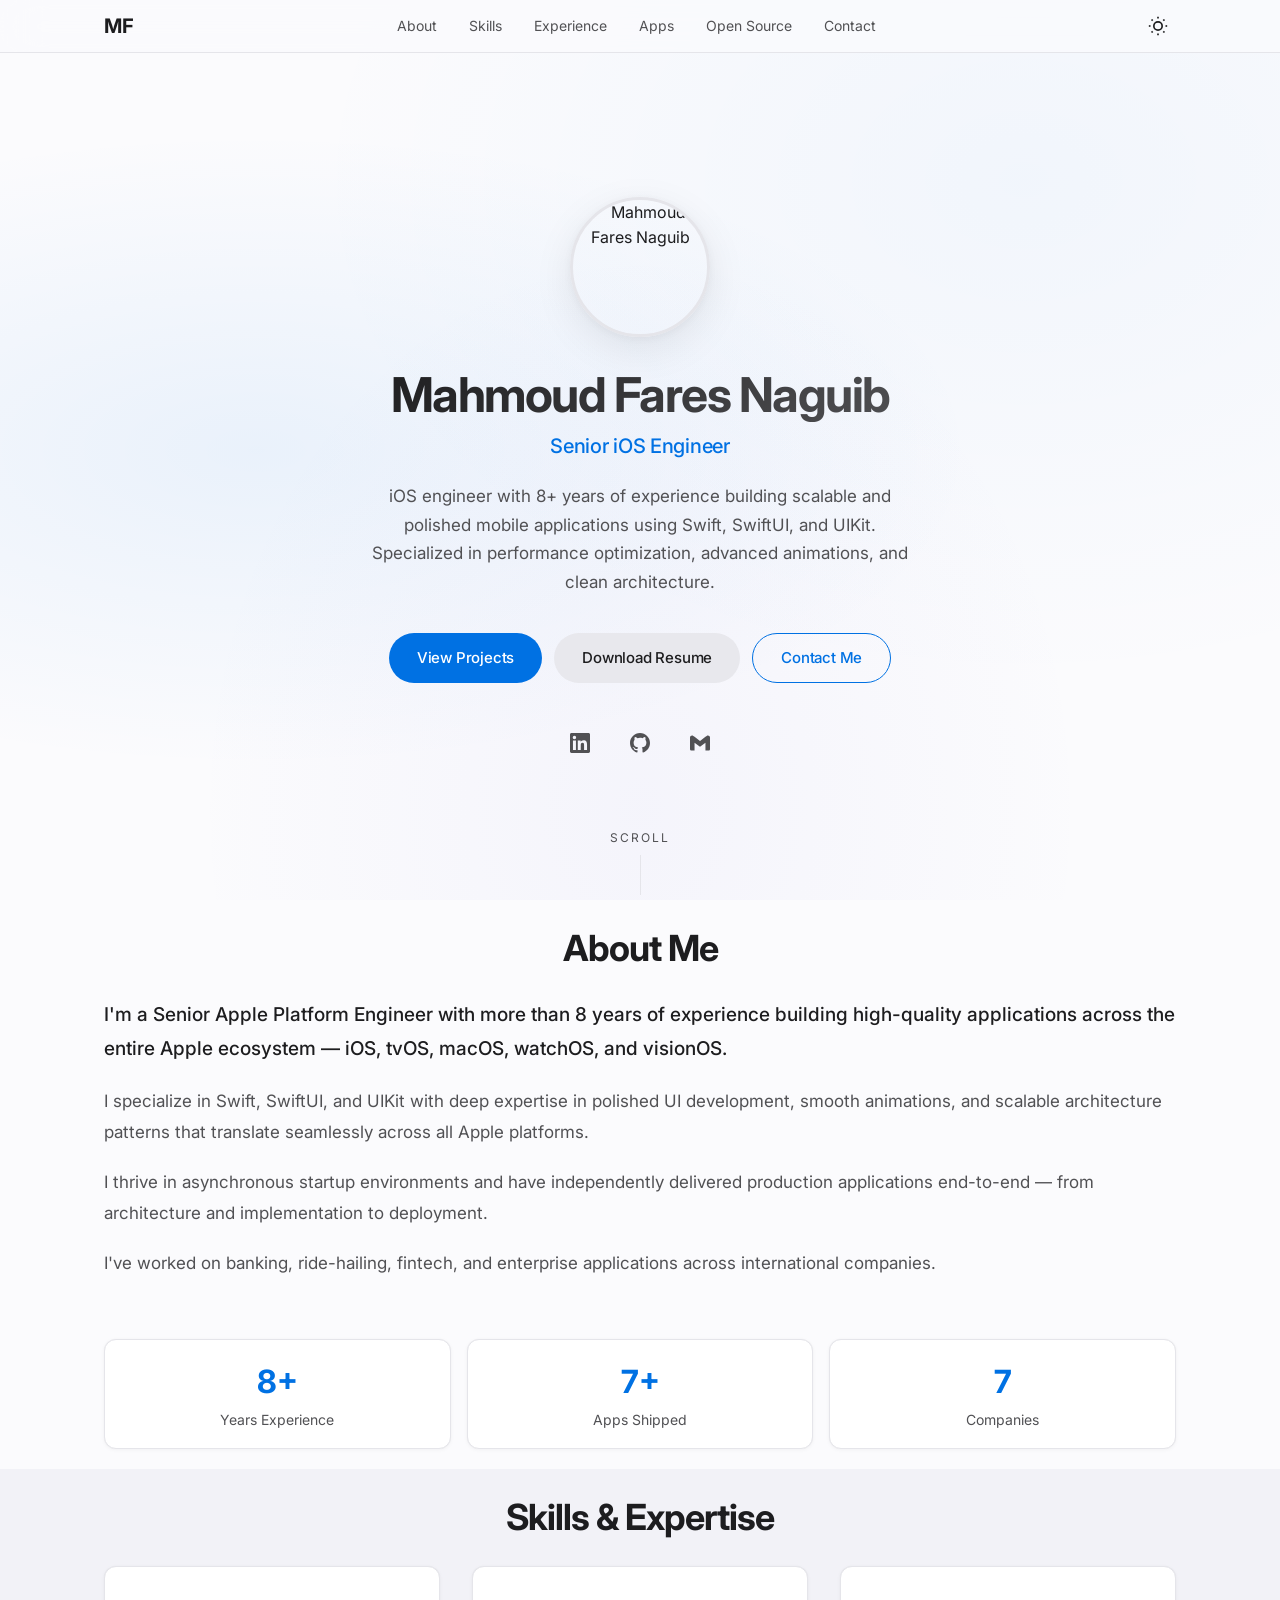
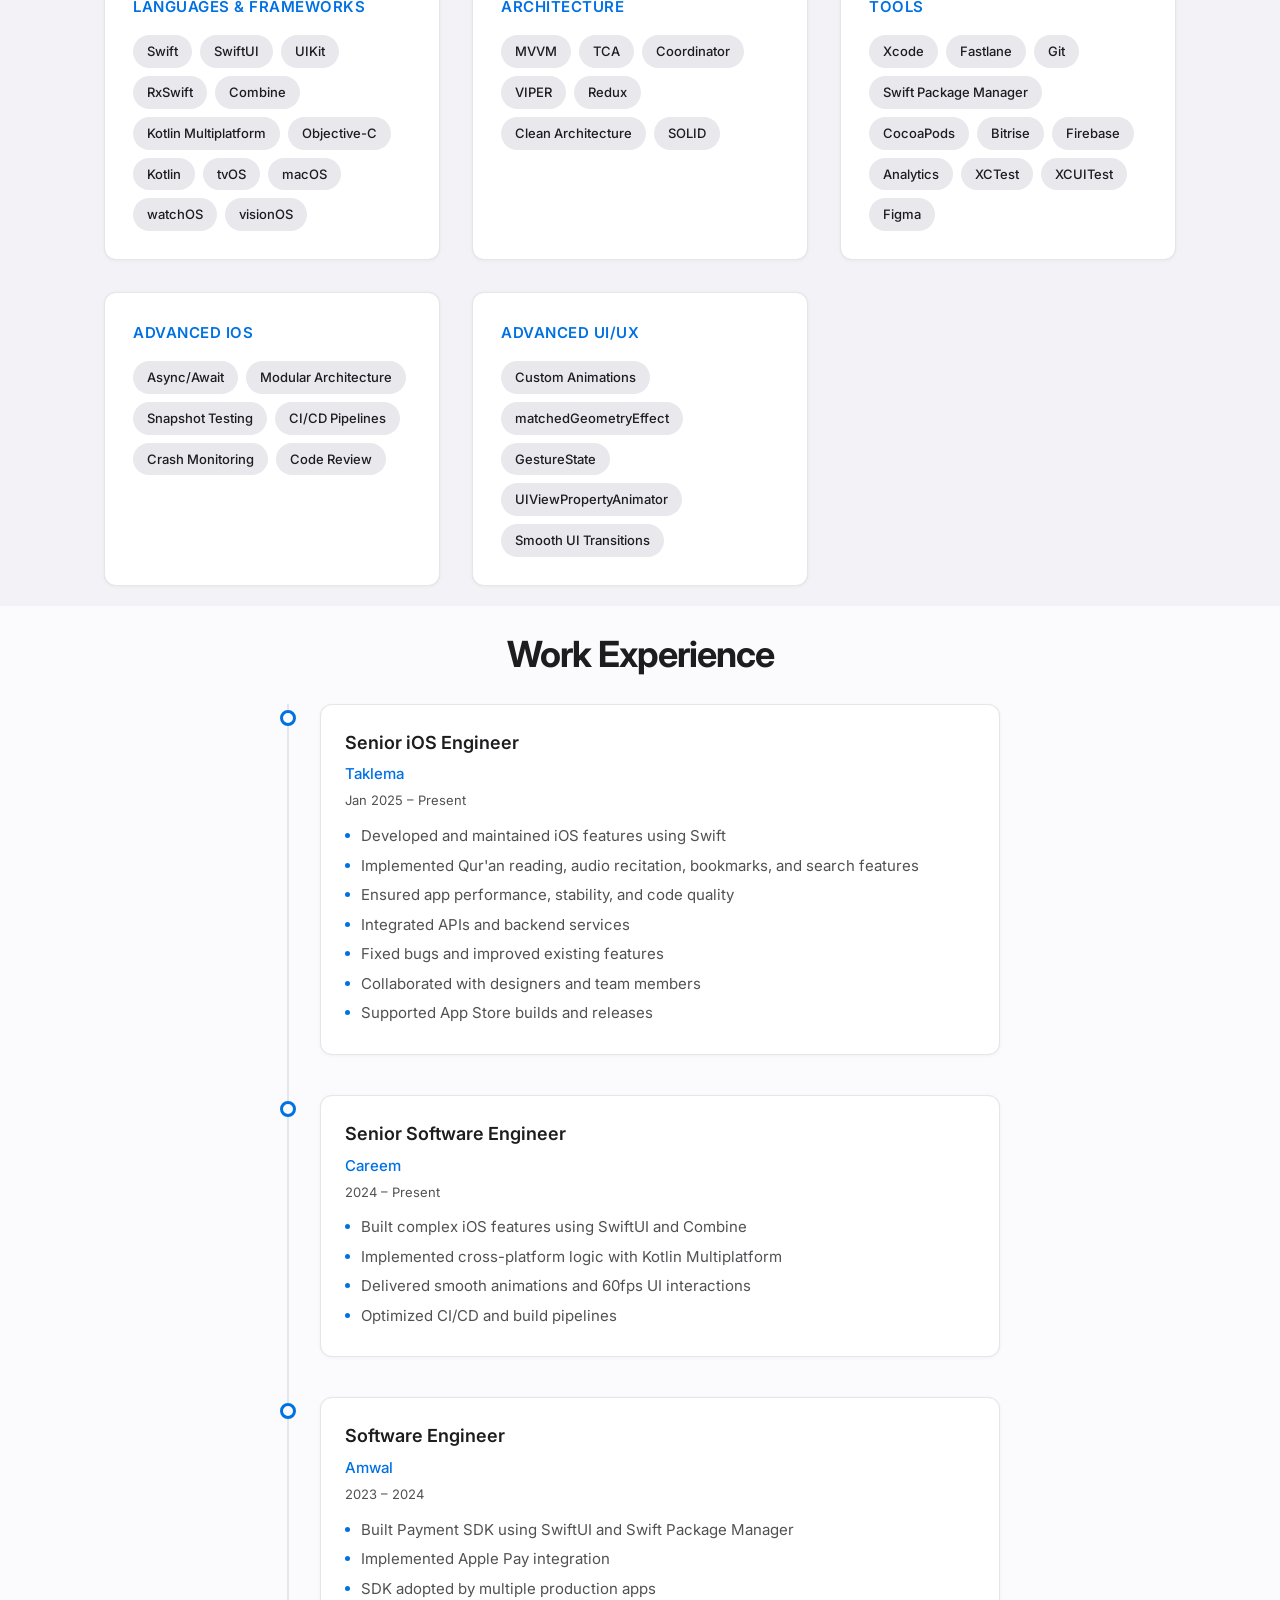
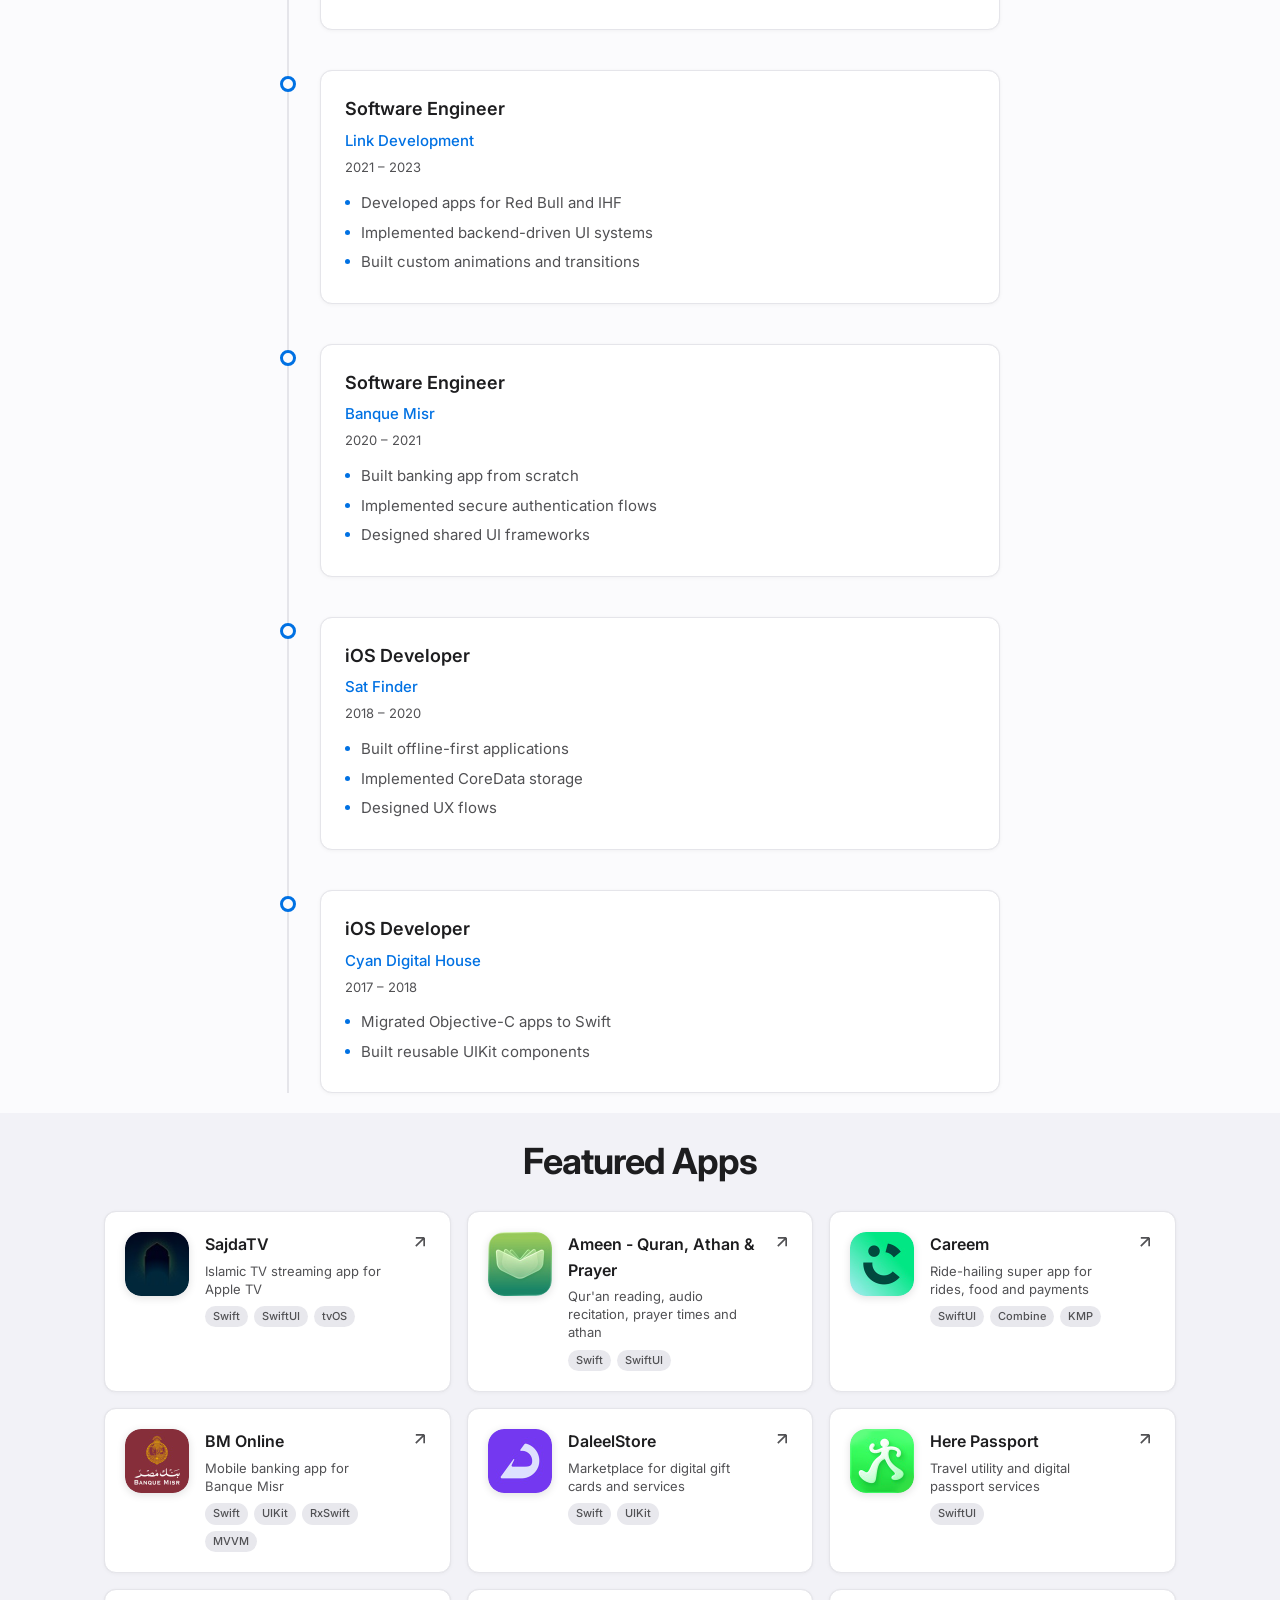
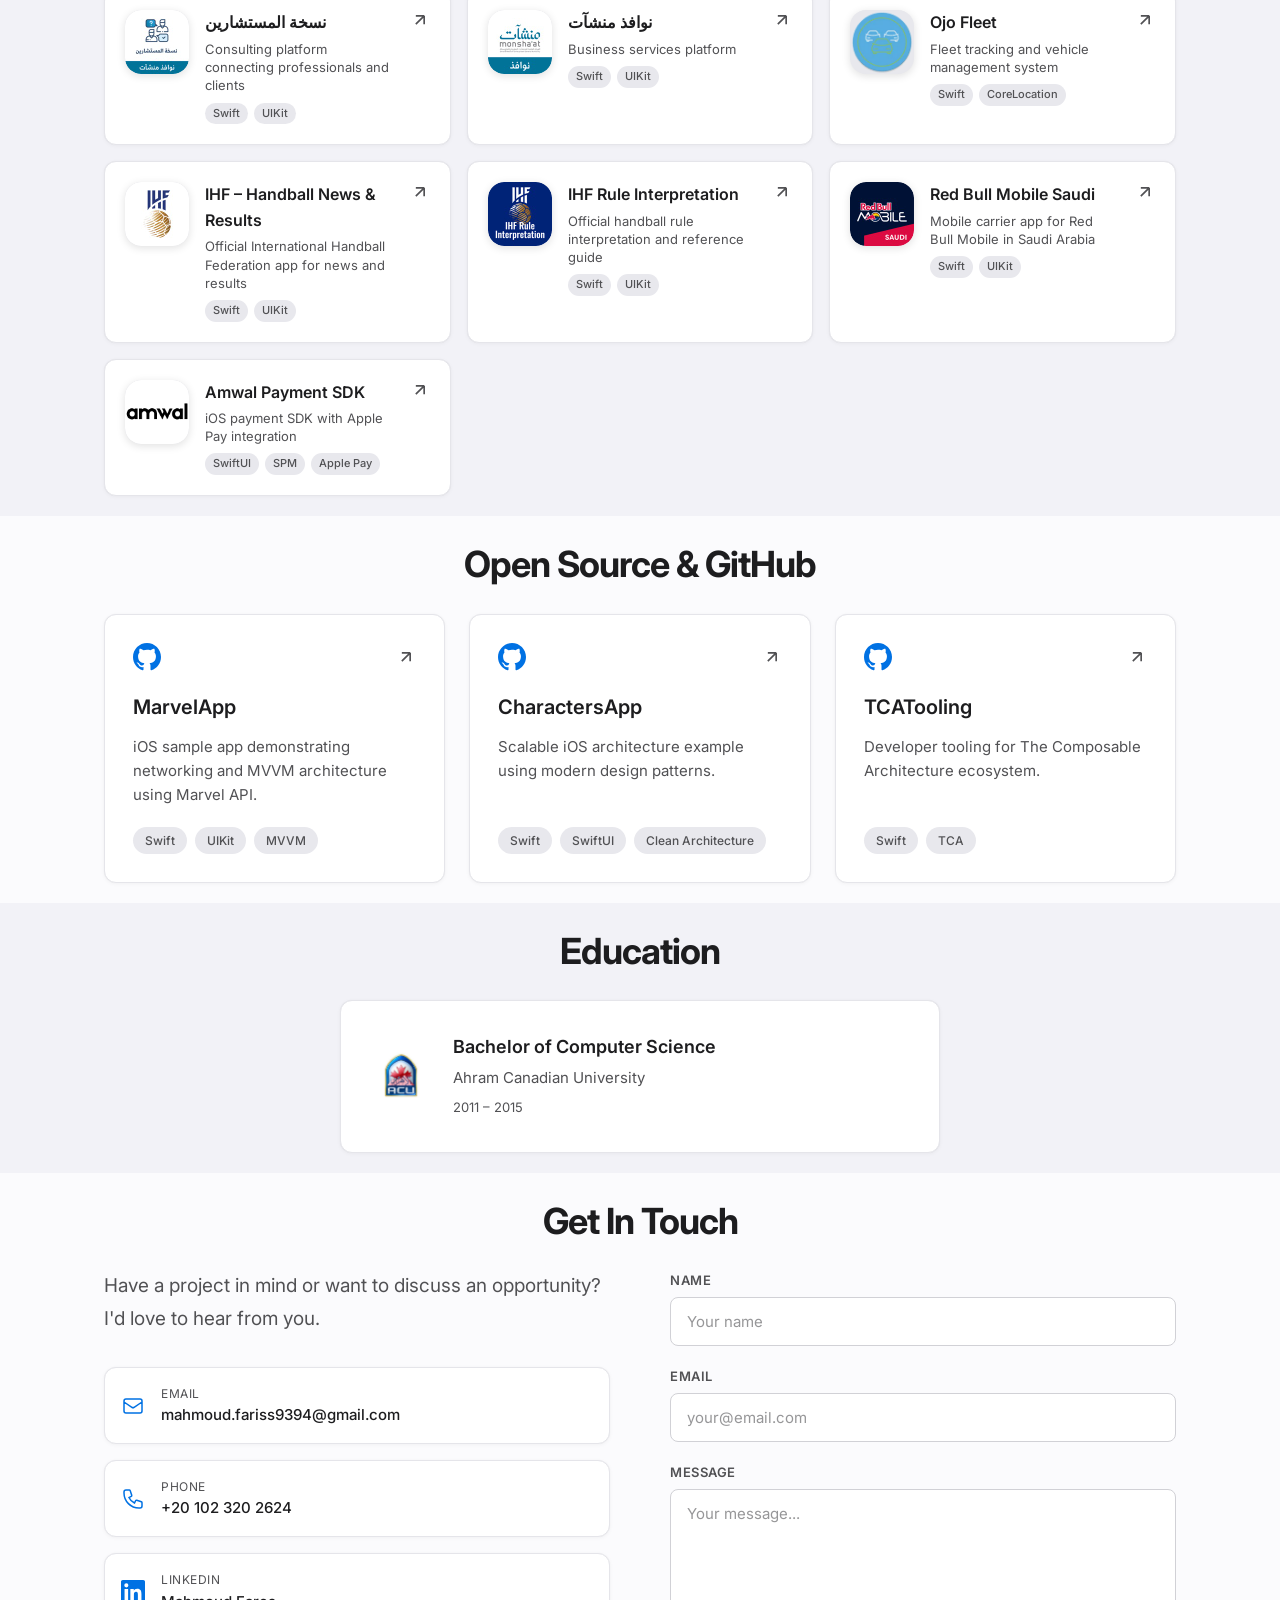
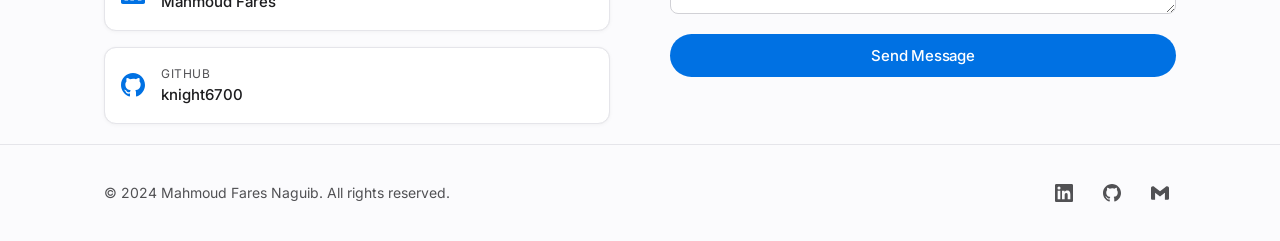
==== index.html @ 096e7a76 "add sajda apple tv" ====
<!DOCTYPE html>
<html lang="en" data-theme="light">
<head>
  <meta charset="UTF-8">
  <meta name="viewport" content="width=device-width, initial-scale=1.0">
  <meta name="description" content="Mahmoud Fares Naguib - Senior iOS Engineer crafting high-performance iOS apps with pixel-perfect UI, smooth animations, and scalable architecture.">
  <meta property="og:title" content="Mahmoud Fares Naguib - Senior iOS Engineer">
  <meta property="og:description" content="iOS engineer with 8+ years of experience building scalable and polished mobile applications using Swift, SwiftUI, and UIKit.">
  <meta property="og:url" content="https://knight6700.github.io/">
  <meta name="theme-color" content="#ffffff">
  <link rel="apple-touch-icon" href="img/apple-icon.png">
  <link rel="shortcut icon" type="image/png" href="img/favicon.png">
  <link rel="preconnect" href="https://fonts.googleapis.com">
  <link rel="preconnect" href="https://fonts.gstatic.com" crossorigin>
  <link href="https://fonts.googleapis.com/css2?family=Inter:wght@300;400;500;600;700&display=swap" rel="stylesheet">
  <link rel="stylesheet" href="style.css?v=3.0">
  <title>Mahmoud Fares Naguib - Senior iOS Engineer</title>
</head>
<body>

  <!-- Navigation -->
  <nav class="nav" id="nav">
    <div class="nav__container">
      <a href="#hero" class="nav__logo">MF</a>
      <div class="nav__links">
        <a href="#about" class="nav__link">About</a>
        <a href="#skills" class="nav__link">Skills</a>
        <a href="#experience" class="nav__link">Experience</a>
        <a href="#apps" class="nav__link">Apps</a>
        <a href="#opensource" class="nav__link">Open Source</a>
        <a href="#contact" class="nav__link">Contact</a>
      </div>
      <button class="nav__theme-toggle" id="themeToggle" aria-label="Toggle dark mode">
        <svg class="nav__theme-icon nav__theme-icon--sun" viewBox="0 0 24 24" fill="none" stroke="currentColor" stroke-width="2"><circle cx="12" cy="12" r="5"/><line x1="12" y1="1" x2="12" y2="3"/><line x1="12" y1="21" x2="12" y2="23"/><line x1="4.22" y1="4.22" x2="5.64" y2="5.64"/><line x1="18.36" y1="18.36" x2="19.78" y2="19.78"/><line x1="1" y1="12" x2="3" y2="12"/><line x1="21" y1="12" x2="23" y2="12"/><line x1="4.22" y1="19.78" x2="5.64" y2="18.36"/><line x1="18.36" y1="5.64" x2="19.78" y2="4.22"/></svg>
        <svg class="nav__theme-icon nav__theme-icon--moon" viewBox="0 0 24 24" fill="none" stroke="currentColor" stroke-width="2"><path d="M21 12.79A9 9 0 1 1 11.21 3 7 7 0 0 0 21 12.79z"/></svg>
      </button>
      <button class="nav__mobile-toggle" id="mobileToggle" aria-label="Toggle menu">
        <span></span>
        <span></span>
        <span></span>
      </button>
    </div>
  </nav>

  <!-- Mobile Menu -->
  <div class="mobile-menu" id="mobileMenu">
    <a href="#about" class="mobile-menu__link">About</a>
    <a href="#skills" class="mobile-menu__link">Skills</a>
    <a href="#experience" class="mobile-menu__link">Experience</a>
    <a href="#apps" class="mobile-menu__link">Apps</a>
    <a href="#opensource" class="mobile-menu__link">Open Source</a>
    <a href="#contact" class="mobile-menu__link">Contact</a>
  </div>

  <!-- Hero Section -->
  <section class="hero" id="hero">
    <div class="hero__bg-gradient"></div>
    <div class="hero__content reveal">
      <div class="hero__avatar">
        <img src="img/profile-pic.png" alt="Mahmoud Fares Naguib" class="hero__avatar-img">
      </div>
      <h1 class="hero__name">Mahmoud Fares Naguib</h1>
      <p class="hero__title">Senior iOS Engineer</p>
      <p class="hero__tagline">iOS engineer with 8+ years of experience building scalable and polished mobile applications using Swift, SwiftUI, and UIKit. Specialized in performance optimization, advanced animations, and clean architecture.</p>
      <div class="hero__cta">
        <a href="#apps" class="btn btn--primary">View Projects</a>
        <a href="files/MahmoudFaresiOSCV.pdf" class="btn btn--secondary" target="_blank" rel="noopener">Download Resume</a>
        <a href="#contact" class="btn btn--ghost">Contact Me</a>
      </div>
      <div class="hero__socials">
        <a href="https://www.linkedin.com/in/mahmoud-fariss-712667154/" target="_blank" rel="noopener noreferrer" aria-label="LinkedIn">
          <svg viewBox="0 0 24 24" fill="currentColor"><path d="M20.447 20.452h-3.554v-5.569c0-1.328-.027-3.037-1.852-3.037-1.853 0-2.136 1.445-2.136 2.939v5.667H9.351V9h3.414v1.561h.046c.477-.9 1.637-1.85 3.37-1.85 3.601 0 4.267 2.37 4.267 5.455v6.286zM5.337 7.433a2.062 2.062 0 01-2.063-2.065 2.064 2.064 0 112.063 2.065zm1.782 13.019H3.555V9h3.564v11.452zM22.225 0H1.771C.792 0 0 .774 0 1.729v20.542C0 23.227.792 24 1.771 24h20.451C23.2 24 24 23.227 24 22.271V1.729C24 .774 23.2 0 22.222 0h.003z"/></svg>
        </a>
        <a href="https://github.com/knight6700" target="_blank" rel="noopener noreferrer" aria-label="GitHub">
          <svg viewBox="0 0 24 24" fill="currentColor"><path d="M12 0C5.374 0 0 5.373 0 12c0 5.302 3.438 9.8 8.207 11.387.599.111.793-.261.793-.577v-2.234c-3.338.726-4.033-1.416-4.033-1.416-.546-1.387-1.333-1.756-1.333-1.756-1.089-.745.083-.729.083-.729 1.205.084 1.839 1.237 1.839 1.237 1.07 1.834 2.807 1.304 3.492.997.107-.775.418-1.305.762-1.604-2.665-.305-5.467-1.334-5.467-5.931 0-1.311.469-2.381 1.236-3.221-.124-.303-.535-1.524.117-3.176 0 0 1.008-.322 3.301 1.23A11.509 11.509 0 0112 5.803c1.02.005 2.047.138 3.006.404 2.291-1.552 3.297-1.23 3.297-1.23.653 1.653.242 2.874.118 3.176.77.84 1.235 1.911 1.235 3.221 0 4.609-2.807 5.624-5.479 5.921.43.372.823 1.102.823 2.222v3.293c0 .319.192.694.801.576C20.566 21.797 24 17.3 24 12c0-6.627-5.373-12-12-12z"/></svg>
        </a>
        <a href="mailto:mahmoud.fariss9394@gmail.com" aria-label="Email">
          <svg viewBox="0 0 24 24" fill="currentColor"><path d="M24 5.457v13.909c0 .904-.732 1.636-1.636 1.636h-3.819V11.73L12 16.64l-6.545-4.91v9.273H1.636A1.636 1.636 0 010 19.366V5.457c0-2.023 2.309-3.178 3.927-1.964L5.455 4.64 12 9.548l6.545-4.91 1.528-1.145C21.69 2.28 24 3.434 24 5.457z"/></svg>
        </a>
      </div>
    </div>
    <div class="hero__scroll-indicator">
      <span>Scroll</span>
      <div class="hero__scroll-line"></div>
    </div>
  </section>

  <!-- About Section -->
  <section class="section" id="about">
    <div class="container">
      <h2 class="section__title reveal">About Me</h2>
      <div class="about reveal">
        <div class="about__text">
          <p>I'm a Senior Apple Platform Engineer with more than 8 years of experience building high-quality applications across the entire Apple ecosystem &mdash; iOS, tvOS, macOS, watchOS, and visionOS.</p>
          <p>I specialize in Swift, SwiftUI, and UIKit with deep expertise in polished UI development, smooth animations, and scalable architecture patterns that translate seamlessly across all Apple platforms.</p>
          <p>I thrive in asynchronous startup environments and have independently delivered production applications end-to-end &mdash; from architecture and implementation to deployment.</p>
          <p>I've worked on banking, ride-hailing, fintech, and enterprise applications across international companies.</p>
        </div>
        <div class="about__stats">
          <div class="about__stat">
            <span class="about__stat-number" data-count="8">0</span><span class="about__stat-plus">+</span>
            <span class="about__stat-label">Years Experience</span>
          </div>
          <div class="about__stat">
            <span class="about__stat-number" data-count="7">0</span><span class="about__stat-plus">+</span>
            <span class="about__stat-label">Apps Shipped</span>
          </div>
          <div class="about__stat">
            <span class="about__stat-number" data-count="7">0</span>
            <span class="about__stat-label">Companies</span>
          </div>
        </div>
      </div>
    </div>
  </section>

  <!-- Skills Section -->
  <section class="section section--alt" id="skills">
    <div class="container">
      <h2 class="section__title reveal">Skills & Expertise</h2>
      <div class="skills reveal">

        <div class="skills__group">
          <h3 class="skills__group-title">Languages & Frameworks</h3>
          <div class="skills__tags">
            <span class="skill-tag">Swift</span>
            <span class="skill-tag">SwiftUI</span>
            <span class="skill-tag">UIKit</span>
            <span class="skill-tag">RxSwift</span>
            <span class="skill-tag">Combine</span>
            <span class="skill-tag">Kotlin Multiplatform</span>
            <span class="skill-tag">Objective-C</span>
            <span class="skill-tag">Kotlin</span>
            <span class="skill-tag">tvOS</span>
            <span class="skill-tag">macOS</span>
            <span class="skill-tag">watchOS</span>
            <span class="skill-tag">visionOS</span>
          </div>
        </div>

        <div class="skills__group">
          <h3 class="skills__group-title">Architecture</h3>
          <div class="skills__tags">
            <span class="skill-tag">MVVM</span>
            <span class="skill-tag">TCA</span>
            <span class="skill-tag">Coordinator</span>
            <span class="skill-tag">VIPER</span>
            <span class="skill-tag">Redux</span>
            <span class="skill-tag">Clean Architecture</span>
            <span class="skill-tag">SOLID</span>
          </div>
        </div>

        <div class="skills__group">
          <h3 class="skills__group-title">Tools</h3>
          <div class="skills__tags">
            <span class="skill-tag">Xcode</span>
            <span class="skill-tag">Fastlane</span>
            <span class="skill-tag">Git</span>
            <span class="skill-tag">Swift Package Manager</span>
            <span class="skill-tag">CocoaPods</span>
            <span class="skill-tag">Bitrise</span>
            <span class="skill-tag">Firebase</span>
            <span class="skill-tag">Analytics</span>
            <span class="skill-tag">XCTest</span>
            <span class="skill-tag">XCUITest</span>
            <span class="skill-tag">Figma</span>
          </div>
        </div>

        <div class="skills__group">
          <h3 class="skills__group-title">Advanced iOS</h3>
          <div class="skills__tags">
            <span class="skill-tag">Async/Await</span>
            <span class="skill-tag">Modular Architecture</span>
            <span class="skill-tag">Snapshot Testing</span>
            <span class="skill-tag">CI/CD Pipelines</span>
            <span class="skill-tag">Crash Monitoring</span>
            <span class="skill-tag">Code Review</span>
          </div>
        </div>

        <div class="skills__group">
          <h3 class="skills__group-title">Advanced UI/UX</h3>
          <div class="skills__tags">
            <span class="skill-tag">Custom Animations</span>
            <span class="skill-tag">matchedGeometryEffect</span>
            <span class="skill-tag">GestureState</span>
            <span class="skill-tag">UIViewPropertyAnimator</span>
            <span class="skill-tag">Smooth UI Transitions</span>
          </div>
        </div>

      </div>
    </div>
  </section>

  <!-- Experience Section -->
  <section class="section" id="experience">
    <div class="container">
      <h2 class="section__title reveal">Work Experience</h2>
      <div class="timeline">

        <div class="timeline__item reveal">
          <div class="timeline__dot"></div>
          <div class="timeline__content">
            <div class="timeline__header">
              <h3>Senior iOS Engineer</h3>
              <span class="timeline__company">Taklema</span>
              <span class="timeline__date">Jan 2025 &ndash; Present</span>
            </div>
            <ul class="timeline__list">
              <li>Developed and maintained iOS features using Swift</li>
              <li>Implemented Qur'an reading, audio recitation, bookmarks, and search features</li>
              <li>Ensured app performance, stability, and code quality</li>
              <li>Integrated APIs and backend services</li>
              <li>Fixed bugs and improved existing features</li>
              <li>Collaborated with designers and team members</li>
              <li>Supported App Store builds and releases</li>
            </ul>
          </div>
        </div>

        <div class="timeline__item reveal">
          <div class="timeline__dot"></div>
          <div class="timeline__content">
            <div class="timeline__header">
              <h3>Senior Software Engineer</h3>
              <span class="timeline__company">Careem</span>
              <span class="timeline__date">2024 &ndash; Present</span>
            </div>
            <ul class="timeline__list">
              <li>Built complex iOS features using SwiftUI and Combine</li>
              <li>Implemented cross-platform logic with Kotlin Multiplatform</li>
              <li>Delivered smooth animations and 60fps UI interactions</li>
              <li>Optimized CI/CD and build pipelines</li>
            </ul>
          </div>
        </div>

        <div class="timeline__item reveal">
          <div class="timeline__dot"></div>
          <div class="timeline__content">
            <div class="timeline__header">
              <h3>Software Engineer</h3>
              <span class="timeline__company">Amwal</span>
              <span class="timeline__date">2023 &ndash; 2024</span>
            </div>
            <ul class="timeline__list">
              <li>Built Payment SDK using SwiftUI and Swift Package Manager</li>
              <li>Implemented Apple Pay integration</li>
              <li>SDK adopted by multiple production apps</li>
            </ul>
          </div>
        </div>

        <div class="timeline__item reveal">
          <div class="timeline__dot"></div>
          <div class="timeline__content">
            <div class="timeline__header">
              <h3>Software Engineer</h3>
              <span class="timeline__company">Link Development</span>
              <span class="timeline__date">2021 &ndash; 2023</span>
            </div>
            <ul class="timeline__list">
              <li>Developed apps for Red Bull and IHF</li>
              <li>Implemented backend-driven UI systems</li>
              <li>Built custom animations and transitions</li>
            </ul>
          </div>
        </div>

        <div class="timeline__item reveal">
          <div class="timeline__dot"></div>
          <div class="timeline__content">
            <div class="timeline__header">
              <h3>Software Engineer</h3>
              <span class="timeline__company">Banque Misr</span>
              <span class="timeline__date">2020 &ndash; 2021</span>
            </div>
            <ul class="timeline__list">
              <li>Built banking app from scratch</li>
              <li>Implemented secure authentication flows</li>
              <li>Designed shared UI frameworks</li>
            </ul>
          </div>
        </div>

        <div class="timeline__item reveal">
          <div class="timeline__dot"></div>
          <div class="timeline__content">
            <div class="timeline__header">
              <h3>iOS Developer</h3>
              <span class="timeline__company">Sat Finder</span>
              <span class="timeline__date">2018 &ndash; 2020</span>
            </div>
            <ul class="timeline__list">
              <li>Built offline-first applications</li>
              <li>Implemented CoreData storage</li>
              <li>Designed UX flows</li>
            </ul>
          </div>
        </div>

        <div class="timeline__item reveal">
          <div class="timeline__dot"></div>
          <div class="timeline__content">
            <div class="timeline__header">
              <h3>iOS Developer</h3>
              <span class="timeline__company">Cyan Digital House</span>
              <span class="timeline__date">2017 &ndash; 2018</span>
            </div>
            <ul class="timeline__list">
              <li>Migrated Objective-C apps to Swift</li>
              <li>Built reusable UIKit components</li>
            </ul>
          </div>
        </div>

      </div>
    </div>
  </section>

  <!-- Featured Apps Section -->
  <section class="section section--alt" id="apps">
    <div class="container">
      <h2 class="section__title reveal">Featured Apps</h2>
      <div class="apps-grid reveal">

        <a href="https://apps.apple.com/app/sajdatv/id6759179587" target="_blank" rel="noopener noreferrer" class="app-card">
          <div class="app-card__icon">
            <img src="img/apps/sajdatv.jpg" alt="SajdaTV" loading="lazy">
          </div>
          <div class="app-card__info">
            <h3>SajdaTV</h3>
            <p>Islamic TV streaming app for Apple TV</p>
            <div class="app-card__tech">
              <span>Swift</span>
              <span>SwiftUI</span>
              <span>tvOS</span>
            </div>
          </div>
          <div class="app-card__arrow">
            <svg viewBox="0 0 24 24" fill="none" stroke="currentColor" stroke-width="2"><path d="M7 17L17 7M17 7H7M17 7v10"/></svg>
          </div>
        </a>

        <a href="https://apps.apple.com/tn/app/ameen-quran-athan-prayer/id6742055838" target="_blank" rel="noopener noreferrer" class="app-card">
          <div class="app-card__icon">
            <img src="img/apps/ameen.jpg" alt="Ameen" loading="lazy">
          </div>
          <div class="app-card__info">
            <h3>Ameen - Quran, Athan & Prayer</h3>
            <p>Qur'an reading, audio recitation, prayer times and athan</p>
            <div class="app-card__tech">
              <span>Swift</span>
              <span>SwiftUI</span>
            </div>
          </div>
          <div class="app-card__arrow">
            <svg viewBox="0 0 24 24" fill="none" stroke="currentColor" stroke-width="2"><path d="M7 17L17 7M17 7H7M17 7v10"/></svg>
          </div>
        </a>

        <a href="https://apps.apple.com/app/careem/id592978487" target="_blank" rel="noopener noreferrer" class="app-card">
          <div class="app-card__icon">
            <img src="img/apps/careem.jpg" alt="Careem" loading="lazy">
          </div>
          <div class="app-card__info">
            <h3>Careem</h3>
            <p>Ride-hailing super app for rides, food and payments</p>
            <div class="app-card__tech">
              <span>SwiftUI</span>
              <span>Combine</span>
              <span>KMP</span>
            </div>
          </div>
          <div class="app-card__arrow">
            <svg viewBox="0 0 24 24" fill="none" stroke="currentColor" stroke-width="2"><path d="M7 17L17 7M17 7H7M17 7v10"/></svg>
          </div>
        </a>

        <a href="https://apps.apple.com/app/bm-online/id1462899730" target="_blank" rel="noopener noreferrer" class="app-card">
          <div class="app-card__icon">
            <img src="img/apps/bm-online.jpg" alt="BM Online" loading="lazy">
          </div>
          <div class="app-card__info">
            <h3>BM Online</h3>
            <p>Mobile banking app for Banque Misr</p>
            <div class="app-card__tech">
              <span>Swift</span>
              <span>UIKit</span>
              <span>RxSwift</span>
              <span>MVVM</span>
            </div>
          </div>
          <div class="app-card__arrow">
            <svg viewBox="0 0 24 24" fill="none" stroke="currentColor" stroke-width="2"><path d="M7 17L17 7M17 7H7M17 7v10"/></svg>
          </div>
        </a>

        <a href="https://apps.apple.com/app/daleelstore/id1390260573" target="_blank" rel="noopener noreferrer" class="app-card">
          <div class="app-card__icon">
            <img src="img/apps/daleelstore.jpg" alt="DaleelStore" loading="lazy">
          </div>
          <div class="app-card__info">
            <h3>DaleelStore</h3>
            <p>Marketplace for digital gift cards and services</p>
            <div class="app-card__tech">
              <span>Swift</span>
              <span>UIKit</span>
            </div>
          </div>
          <div class="app-card__arrow">
            <svg viewBox="0 0 24 24" fill="none" stroke="currentColor" stroke-width="2"><path d="M7 17L17 7M17 7H7M17 7v10"/></svg>
          </div>
        </a>

        <a href="https://apps.apple.com/app/here-passport/id6517348112" target="_blank" rel="noopener noreferrer" class="app-card">
          <div class="app-card__icon">
            <img src="img/apps/here-passport.jpg" alt="Here Passport" loading="lazy">
          </div>
          <div class="app-card__info">
            <h3>Here Passport</h3>
            <p>Travel utility and digital passport services</p>
            <div class="app-card__tech">
              <span>SwiftUI</span>
            </div>
          </div>
          <div class="app-card__arrow">
            <svg viewBox="0 0 24 24" fill="none" stroke="currentColor" stroke-width="2"><path d="M7 17L17 7M17 7H7M17 7v10"/></svg>
          </div>
        </a>

        <a href="https://apps.apple.com/app/id1490140841" target="_blank" rel="noopener noreferrer" class="app-card">
          <div class="app-card__icon">
            <img src="img/apps/noskhat-almostasharin.jpg" alt="نسخة المستشارين" loading="lazy">
          </div>
          <div class="app-card__info">
            <h3>&#x0646;&#x0633;&#x062E;&#x0629; &#x0627;&#x0644;&#x0645;&#x0633;&#x062A;&#x0634;&#x0627;&#x0631;&#x064A;&#x0646;</h3>
            <p>Consulting platform connecting professionals and clients</p>
            <div class="app-card__tech">
              <span>Swift</span>
              <span>UIKit</span>
            </div>
          </div>
          <div class="app-card__arrow">
            <svg viewBox="0 0 24 24" fill="none" stroke="currentColor" stroke-width="2"><path d="M7 17L17 7M17 7H7M17 7v10"/></svg>
          </div>
        </a>

        <a href="https://apps.apple.com/app/id1442601337" target="_blank" rel="noopener noreferrer" class="app-card">
          <div class="app-card__icon">
            <img src="img/apps/nawafez-monshaat.jpg" alt="نوافذ منشآت" loading="lazy">
          </div>
          <div class="app-card__info">
            <h3>&#x0646;&#x0648;&#x0627;&#x0641;&#x0630; &#x0645;&#x0646;&#x0634;&#x0622;&#x062A;</h3>
            <p>Business services platform</p>
            <div class="app-card__tech">
              <span>Swift</span>
              <span>UIKit</span>
            </div>
          </div>
          <div class="app-card__arrow">
            <svg viewBox="0 0 24 24" fill="none" stroke="currentColor" stroke-width="2"><path d="M7 17L17 7M17 7H7M17 7v10"/></svg>
          </div>
        </a>

        <a href="https://apkpure.com/ojo-fleet/com.sat_finder.ojofleet" target="_blank" rel="noopener noreferrer" class="app-card">
          <div class="app-card__icon">
            <img src="img/apps/ojo-fleet.png" alt="Ojo Fleet" loading="lazy">
          </div>
          <div class="app-card__info">
            <h3>Ojo Fleet</h3>
            <p>Fleet tracking and vehicle management system</p>
            <div class="app-card__tech">
              <span>Swift</span>
              <span>CoreLocation</span>
            </div>
          </div>
          <div class="app-card__arrow">
            <svg viewBox="0 0 24 24" fill="none" stroke="currentColor" stroke-width="2"><path d="M7 17L17 7M17 7H7M17 7v10"/></svg>
          </div>
        </a>

        <a href="https://apps.apple.com/us/app/ihf-handball-news-results/id1488319896" target="_blank" rel="noopener noreferrer" class="app-card">
          <div class="app-card__icon">
            <img src="img/apps/ihf.jpg" alt="IHF Handball" loading="lazy">
          </div>
          <div class="app-card__info">
            <h3>IHF – Handball News & Results</h3>
            <p>Official International Handball Federation app for news and results</p>
            <div class="app-card__tech">
              <span>Swift</span>
              <span>UIKit</span>
            </div>
          </div>
          <div class="app-card__arrow">
            <svg viewBox="0 0 24 24" fill="none" stroke="currentColor" stroke-width="2"><path d="M7 17L17 7M17 7H7M17 7v10"/></svg>
          </div>
        </a>

        <a href="https://apps.apple.com/us/app/ihf-rule-interpretation/id1632201038" target="_blank" rel="noopener noreferrer" class="app-card">
          <div class="app-card__icon">
            <img src="img/apps/ihf-rules.jpg" alt="IHF Rule Interpretation" loading="lazy">
          </div>
          <div class="app-card__info">
            <h3>IHF Rule Interpretation</h3>
            <p>Official handball rule interpretation and reference guide</p>
            <div class="app-card__tech">
              <span>Swift</span>
              <span>UIKit</span>
            </div>
          </div>
          <div class="app-card__arrow">
            <svg viewBox="0 0 24 24" fill="none" stroke="currentColor" stroke-width="2"><path d="M7 17L17 7M17 7H7M17 7v10"/></svg>
          </div>
        </a>

        <a href="https://apps.apple.com/us/app/red-bull-mobile-saudi/id1600014978" target="_blank" rel="noopener noreferrer" class="app-card">
          <div class="app-card__icon">
            <img src="img/apps/redbull-mobile.jpg" alt="Red Bull Mobile Saudi" loading="lazy">
          </div>
          <div class="app-card__info">
            <h3>Red Bull Mobile Saudi</h3>
            <p>Mobile carrier app for Red Bull Mobile in Saudi Arabia</p>
            <div class="app-card__tech">
              <span>Swift</span>
              <span>UIKit</span>
            </div>
          </div>
          <div class="app-card__arrow">
            <svg viewBox="0 0 24 24" fill="none" stroke="currentColor" stroke-width="2"><path d="M7 17L17 7M17 7H7M17 7v10"/></svg>
          </div>
        </a>

        <a href="https://github.com/amwal-tech/amwal-ios-sdk" target="_blank" rel="noopener noreferrer" class="app-card">
          <div class="app-card__icon">
            <img src="img/apps/amwal-sdk.png" alt="Amwal SDK" loading="lazy">
          </div>
          <div class="app-card__info">
            <h3>Amwal Payment SDK</h3>
            <p>iOS payment SDK with Apple Pay integration</p>
            <div class="app-card__tech">
              <span>SwiftUI</span>
              <span>SPM</span>
              <span>Apple Pay</span>
            </div>
          </div>
          <div class="app-card__arrow">
            <svg viewBox="0 0 24 24" fill="none" stroke="currentColor" stroke-width="2"><path d="M7 17L17 7M17 7H7M17 7v10"/></svg>
          </div>
        </a>

      </div>
    </div>
  </section>

  <!-- Open Source Section -->
  <section class="section" id="opensource">
    <div class="container">
      <h2 class="section__title reveal">Open Source & GitHub</h2>
      <div class="projects-grid reveal">

        <a href="https://github.com/knight6700/MarvelApp" target="_blank" rel="noopener noreferrer" class="project-card">
          <div class="project-card__header">
            <svg class="project-card__icon" viewBox="0 0 24 24" fill="currentColor"><path d="M12 0C5.374 0 0 5.373 0 12c0 5.302 3.438 9.8 8.207 11.387.599.111.793-.261.793-.577v-2.234c-3.338.726-4.033-1.416-4.033-1.416-.546-1.387-1.333-1.756-1.333-1.756-1.089-.745.083-.729.083-.729 1.205.084 1.839 1.237 1.839 1.237 1.07 1.834 2.807 1.304 3.492.997.107-.775.418-1.305.762-1.604-2.665-.305-5.467-1.334-5.467-5.931 0-1.311.469-2.381 1.236-3.221-.124-.303-.535-1.524.117-3.176 0 0 1.008-.322 3.301 1.23A11.509 11.509 0 0112 5.803c1.02.005 2.047.138 3.006.404 2.291-1.552 3.297-1.23 3.297-1.23.653 1.653.242 2.874.118 3.176.77.84 1.235 1.911 1.235 3.221 0 4.609-2.807 5.624-5.479 5.921.43.372.823 1.102.823 2.222v3.293c0 .319.192.694.801.576C20.566 21.797 24 17.3 24 12c0-6.627-5.373-12-12-12z"/></svg>
            <svg class="project-card__link-icon" viewBox="0 0 24 24" fill="none" stroke="currentColor" stroke-width="2"><path d="M7 17L17 7M17 7H7M17 7v10"/></svg>
          </div>
          <h3>MarvelApp</h3>
          <p>iOS sample app demonstrating networking and MVVM architecture using Marvel API.</p>
          <div class="project-card__tech">
            <span>Swift</span>
            <span>UIKit</span>
            <span>MVVM</span>
          </div>
        </a>

        <a href="https://github.com/knight6700/CharactersApp" target="_blank" rel="noopener noreferrer" class="project-card">
          <div class="project-card__header">
            <svg class="project-card__icon" viewBox="0 0 24 24" fill="currentColor"><path d="M12 0C5.374 0 0 5.373 0 12c0 5.302 3.438 9.8 8.207 11.387.599.111.793-.261.793-.577v-2.234c-3.338.726-4.033-1.416-4.033-1.416-.546-1.387-1.333-1.756-1.333-1.756-1.089-.745.083-.729.083-.729 1.205.084 1.839 1.237 1.839 1.237 1.07 1.834 2.807 1.304 3.492.997.107-.775.418-1.305.762-1.604-2.665-.305-5.467-1.334-5.467-5.931 0-1.311.469-2.381 1.236-3.221-.124-.303-.535-1.524.117-3.176 0 0 1.008-.322 3.301 1.23A11.509 11.509 0 0112 5.803c1.02.005 2.047.138 3.006.404 2.291-1.552 3.297-1.23 3.297-1.23.653 1.653.242 2.874.118 3.176.77.84 1.235 1.911 1.235 3.221 0 4.609-2.807 5.624-5.479 5.921.43.372.823 1.102.823 2.222v3.293c0 .319.192.694.801.576C20.566 21.797 24 17.3 24 12c0-6.627-5.373-12-12-12z"/></svg>
            <svg class="project-card__link-icon" viewBox="0 0 24 24" fill="none" stroke="currentColor" stroke-width="2"><path d="M7 17L17 7M17 7H7M17 7v10"/></svg>
          </div>
          <h3>CharactersApp</h3>
          <p>Scalable iOS architecture example using modern design patterns.</p>
          <div class="project-card__tech">
            <span>Swift</span>
            <span>SwiftUI</span>
            <span>Clean Architecture</span>
          </div>
        </a>

        <a href="https://github.com/knight6700/TCATooling" target="_blank" rel="noopener noreferrer" class="project-card">
          <div class="project-card__header">
            <svg class="project-card__icon" viewBox="0 0 24 24" fill="currentColor"><path d="M12 0C5.374 0 0 5.373 0 12c0 5.302 3.438 9.8 8.207 11.387.599.111.793-.261.793-.577v-2.234c-3.338.726-4.033-1.416-4.033-1.416-.546-1.387-1.333-1.756-1.333-1.756-1.089-.745.083-.729.083-.729 1.205.084 1.839 1.237 1.839 1.237 1.07 1.834 2.807 1.304 3.492.997.107-.775.418-1.305.762-1.604-2.665-.305-5.467-1.334-5.467-5.931 0-1.311.469-2.381 1.236-3.221-.124-.303-.535-1.524.117-3.176 0 0 1.008-.322 3.301 1.23A11.509 11.509 0 0112 5.803c1.02.005 2.047.138 3.006.404 2.291-1.552 3.297-1.23 3.297-1.23.653 1.653.242 2.874.118 3.176.77.84 1.235 1.911 1.235 3.221 0 4.609-2.807 5.624-5.479 5.921.43.372.823 1.102.823 2.222v3.293c0 .319.192.694.801.576C20.566 21.797 24 17.3 24 12c0-6.627-5.373-12-12-12z"/></svg>
            <svg class="project-card__link-icon" viewBox="0 0 24 24" fill="none" stroke="currentColor" stroke-width="2"><path d="M7 17L17 7M17 7H7M17 7v10"/></svg>
          </div>
          <h3>TCATooling</h3>
          <p>Developer tooling for The Composable Architecture ecosystem.</p>
          <div class="project-card__tech">
            <span>Swift</span>
            <span>TCA</span>
          </div>
        </a>

      </div>
    </div>
  </section>

  <!-- Education Section -->
  <section class="section section--alt" id="education">
    <div class="container">
      <h2 class="section__title reveal">Education</h2>
      <div class="education reveal">
        <div class="education__card">
          <div class="education__icon education__icon--img">
            <img src="img/acu-logo.jpg" alt="Ahram Canadian University" loading="lazy">
          </div>
          <div class="education__info">
            <h3>Bachelor of Computer Science</h3>
            <p>Ahram Canadian University</p>
            <span>2011 &ndash; 2015</span>
          </div>
        </div>
      </div>
    </div>
  </section>

  <!-- Contact Section -->
  <section class="section" id="contact">
    <div class="container">
      <h2 class="section__title reveal">Get In Touch</h2>
      <div class="contact reveal">
        <div class="contact__info">
          <p class="contact__intro">Have a project in mind or want to discuss an opportunity? I'd love to hear from you.</p>
          <div class="contact__links">
            <a href="mailto:mahmoud.fariss9394@gmail.com" class="contact__link">
              <svg viewBox="0 0 24 24" fill="none" stroke="currentColor" stroke-width="1.5"><path d="M3 8l7.89 5.26a2 2 0 002.22 0L21 8M5 19h14a2 2 0 002-2V7a2 2 0 00-2-2H5a2 2 0 00-2 2v10a2 2 0 002 2z"/></svg>
              <div>
                <span>Email</span>
                <strong>mahmoud.fariss9394@gmail.com</strong>
              </div>
            </a>
            <a href="tel:+201023202624" class="contact__link">
              <svg viewBox="0 0 24 24" fill="none" stroke="currentColor" stroke-width="1.5"><path d="M3 5a2 2 0 012-2h3.28a1 1 0 01.948.684l1.498 4.493a1 1 0 01-.502 1.21l-2.257 1.13a11.042 11.042 0 005.516 5.516l1.13-2.257a1 1 0 011.21-.502l4.493 1.498a1 1 0 01.684.949V19a2 2 0 01-2 2h-1C9.716 21 3 14.284 3 6V5z"/></svg>
              <div>
                <span>Phone</span>
                <strong>+20 102 320 2624</strong>
              </div>
            </a>
            <a href="https://www.linkedin.com/in/mahmoud-fariss-712667154/" target="_blank" rel="noopener noreferrer" class="contact__link">
              <svg viewBox="0 0 24 24" fill="currentColor"><path d="M20.447 20.452h-3.554v-5.569c0-1.328-.027-3.037-1.852-3.037-1.853 0-2.136 1.445-2.136 2.939v5.667H9.351V9h3.414v1.561h.046c.477-.9 1.637-1.85 3.37-1.85 3.601 0 4.267 2.37 4.267 5.455v6.286zM5.337 7.433a2.062 2.062 0 01-2.063-2.065 2.064 2.064 0 112.063 2.065zm1.782 13.019H3.555V9h3.564v11.452zM22.225 0H1.771C.792 0 0 .774 0 1.729v20.542C0 23.227.792 24 1.771 24h20.451C23.2 24 24 23.227 24 22.271V1.729C24 .774 23.2 0 22.222 0h.003z"/></svg>
              <div>
                <span>LinkedIn</span>
                <strong>Mahmoud Fares</strong>
              </div>
            </a>
            <a href="https://github.com/knight6700" target="_blank" rel="noopener noreferrer" class="contact__link">
              <svg viewBox="0 0 24 24" fill="currentColor"><path d="M12 0C5.374 0 0 5.373 0 12c0 5.302 3.438 9.8 8.207 11.387.599.111.793-.261.793-.577v-2.234c-3.338.726-4.033-1.416-4.033-1.416-.546-1.387-1.333-1.756-1.333-1.756-1.089-.745.083-.729.083-.729 1.205.084 1.839 1.237 1.839 1.237 1.07 1.834 2.807 1.304 3.492.997.107-.775.418-1.305.762-1.604-2.665-.305-5.467-1.334-5.467-5.931 0-1.311.469-2.381 1.236-3.221-.124-.303-.535-1.524.117-3.176 0 0 1.008-.322 3.301 1.23A11.509 11.509 0 0112 5.803c1.02.005 2.047.138 3.006.404 2.291-1.552 3.297-1.23 3.297-1.23.653 1.653.242 2.874.118 3.176.77.84 1.235 1.911 1.235 3.221 0 4.609-2.807 5.624-5.479 5.921.43.372.823 1.102.823 2.222v3.293c0 .319.192.694.801.576C20.566 21.797 24 17.3 24 12c0-6.627-5.373-12-12-12z"/></svg>
              <div>
                <span>GitHub</span>
                <strong>knight6700</strong>
              </div>
            </a>
          </div>
        </div>
        <form class="contact__form" id="contactForm" action="https://formspree.io/f/placeholder" method="POST">
          <div class="contact__form-group">
            <label for="name">Name</label>
            <input type="text" id="name" name="name" required placeholder="Your name">
          </div>
          <div class="contact__form-group">
            <label for="email">Email</label>
            <input type="email" id="email" name="email" required placeholder="your@email.com">
          </div>
          <div class="contact__form-group">
            <label for="message">Message</label>
            <textarea id="message" name="message" required placeholder="Your message..." rows="5"></textarea>
          </div>
          <button type="submit" class="btn btn--primary btn--full">Send Message</button>
        </form>
      </div>
    </div>
  </section>

  <!-- Footer -->
  <footer class="footer">
    <div class="container">
      <div class="footer__content">
        <p>&copy; 2024 Mahmoud Fares Naguib. All rights reserved.</p>
        <div class="footer__links">
          <a href="https://www.linkedin.com/in/mahmoud-fariss-712667154/" target="_blank" rel="noopener noreferrer" aria-label="LinkedIn">
            <svg viewBox="0 0 24 24" fill="currentColor"><path d="M20.447 20.452h-3.554v-5.569c0-1.328-.027-3.037-1.852-3.037-1.853 0-2.136 1.445-2.136 2.939v5.667H9.351V9h3.414v1.561h.046c.477-.9 1.637-1.85 3.37-1.85 3.601 0 4.267 2.37 4.267 5.455v6.286zM5.337 7.433a2.062 2.062 0 01-2.063-2.065 2.064 2.064 0 112.063 2.065zm1.782 13.019H3.555V9h3.564v11.452zM22.225 0H1.771C.792 0 0 .774 0 1.729v20.542C0 23.227.792 24 1.771 24h20.451C23.2 24 24 23.227 24 22.271V1.729C24 .774 23.2 0 22.222 0h.003z"/></svg>
          </a>
          <a href="https://github.com/knight6700" target="_blank" rel="noopener noreferrer" aria-label="GitHub">
            <svg viewBox="0 0 24 24" fill="currentColor"><path d="M12 0C5.374 0 0 5.373 0 12c0 5.302 3.438 9.8 8.207 11.387.599.111.793-.261.793-.577v-2.234c-3.338.726-4.033-1.416-4.033-1.416-.546-1.387-1.333-1.756-1.333-1.756-1.089-.745.083-.729.083-.729 1.205.084 1.839 1.237 1.839 1.237 1.07 1.834 2.807 1.304 3.492.997.107-.775.418-1.305.762-1.604-2.665-.305-5.467-1.334-5.467-5.931 0-1.311.469-2.381 1.236-3.221-.124-.303-.535-1.524.117-3.176 0 0 1.008-.322 3.301 1.23A11.509 11.509 0 0112 5.803c1.02.005 2.047.138 3.006.404 2.291-1.552 3.297-1.23 3.297-1.23.653 1.653.242 2.874.118 3.176.77.84 1.235 1.911 1.235 3.221 0 4.609-2.807 5.624-5.479 5.921.43.372.823 1.102.823 2.222v3.293c0 .319.192.694.801.576C20.566 21.797 24 17.3 24 12c0-6.627-5.373-12-12-12z"/></svg>
          </a>
          <a href="mailto:mahmoud.fariss9394@gmail.com" aria-label="Email">
            <svg viewBox="0 0 24 24" fill="currentColor"><path d="M24 5.457v13.909c0 .904-.732 1.636-1.636 1.636h-3.819V11.73L12 16.64l-6.545-4.91v9.273H1.636A1.636 1.636 0 010 19.366V5.457c0-2.023 2.309-3.178 3.927-1.964L5.455 4.64 12 9.548l6.545-4.91 1.528-1.145C21.69 2.28 24 3.434 24 5.457z"/></svg>
          </a>
        </div>
      </div>
    </div>
  </footer>

  <script src="script.js?v=3.0"></script>
</body>
</html>
---- style.css ----
/* ========================================
   Mahmoud Fares Naguib - Portfolio
   Apple-inspired modern design
   ======================================== */

/* CSS Custom Properties */
:root {
  --color-bg: #fbfbfd;
  --color-bg-alt: #f2f2f7;
  --color-text: #1d1d1f;
  --color-text-secondary: #515154;
  --color-accent: #0071e3;
  --color-accent-hover: #0077ed;
  --color-border: #e5e5ea;
  --color-card-bg: #ffffff;
  --color-card-hover: #f5f5f7;
  --color-nav-bg: rgba(251, 251, 253, 0.8);
  --color-tag-bg: #e8e8ed;
  --color-tag-text: #1d1d1f;
  --color-input-bg: #ffffff;
  --color-input-border: #d1d1d6;
  --shadow-sm: 0 1px 4px rgba(0, 0, 0, 0.04), 0 0 1px rgba(0, 0, 0, 0.06);
  --shadow-md: 0 4px 20px rgba(0, 0, 0, 0.06), 0 1px 3px rgba(0, 0, 0, 0.04);
  --shadow-lg: 0 12px 40px rgba(0, 0, 0, 0.08), 0 2px 8px rgba(0, 0, 0, 0.04);
  --radius-sm: 8px;
  --radius-md: 12px;
  --radius-lg: 20px;
  --radius-xl: 28px;
  --font: 'Inter', -apple-system, BlinkMacSystemFont, 'SF Pro Display', 'Segoe UI', sans-serif;
  --transition: 0.3s cubic-bezier(0.25, 0.46, 0.45, 0.94);
  --max-width: 1120px;
}

[data-theme="dark"] {
  --color-bg: #000000;
  --color-bg-alt: #1c1c1e;
  --color-text: #f5f5f7;
  --color-text-secondary: #a1a1a6;
  --color-accent: #0a84ff;
  --color-accent-hover: #409cff;
  --color-border: #38383a;
  --color-card-bg: #1c1c1e;
  --color-card-hover: #2c2c2e;
  --color-nav-bg: rgba(0, 0, 0, 0.72);
  --color-tag-bg: #2c2c2e;
  --color-tag-text: #f5f5f7;
  --color-input-bg: #1c1c1e;
  --color-input-border: #38383a;
  --shadow-sm: 0 1px 3px rgba(0, 0, 0, 0.3);
  --shadow-md: 0 4px 16px rgba(0, 0, 0, 0.3);
  --shadow-lg: 0 8px 32px rgba(0, 0, 0, 0.4);
}

/* Reset */
*, *::before, *::after {
  margin: 0;
  padding: 0;
  box-sizing: border-box;
}

html {
  scroll-behavior: smooth;
  -webkit-text-size-adjust: 100%;
}

body {
  font-family: var(--font);
  font-size: 16px;
  line-height: 1.6;
  color: var(--color-text);
  background-color: var(--color-bg);
  transition: background-color var(--transition), color var(--transition);
  -webkit-font-smoothing: antialiased;
  -moz-osx-font-smoothing: grayscale;
}

a {
  color: inherit;
  text-decoration: none;
}

img {
  max-width: 100%;
  display: block;
}

ul {
  list-style: none;
}

/* Container */
.container {
  max-width: var(--max-width);
  margin: 0 auto;
  padding: 0 24px;
}

/* ========================================
   Navigation
   ======================================== */
.nav {
  position: fixed;
  top: 0;
  left: 0;
  right: 0;
  z-index: 1000;
  background: var(--color-nav-bg);
  backdrop-filter: saturate(180%) blur(20px);
  -webkit-backdrop-filter: saturate(180%) blur(20px);
  border-bottom: 1px solid var(--color-border);
  transition: background var(--transition), border-color var(--transition);
}

.nav__container {
  max-width: var(--max-width);
  margin: 0 auto;
  padding: 0 24px;
  height: 52px;
  display: flex;
  align-items: center;
  justify-content: space-between;
}

.nav__logo {
  font-size: 20px;
  font-weight: 700;
  letter-spacing: -0.5px;
  color: var(--color-text);
  transition: color var(--transition);
}

.nav__links {
  display: flex;
  gap: 32px;
}

.nav__link {
  font-size: 14px;
  font-weight: 400;
  color: var(--color-text-secondary);
  transition: color var(--transition);
  position: relative;
}

.nav__link::after {
  content: '';
  position: absolute;
  bottom: -4px;
  left: 0;
  width: 0;
  height: 2px;
  background: var(--color-accent);
  transition: width var(--transition);
}

.nav__link:hover {
  color: var(--color-text);
}

.nav__link:hover::after {
  width: 100%;
}

.nav__theme-toggle {
  background: none;
  border: none;
  cursor: pointer;
  padding: 8px;
  border-radius: 50%;
  display: flex;
  align-items: center;
  justify-content: center;
  transition: background var(--transition);
  color: var(--color-text);
}

.nav__theme-toggle:hover {
  background: var(--color-tag-bg);
}

.nav__theme-icon {
  width: 20px;
  height: 20px;
}

.nav__theme-icon--moon { display: none; }

[data-theme="dark"] .nav__theme-icon--sun { display: none; }
[data-theme="dark"] .nav__theme-icon--moon { display: block; }

.nav__mobile-toggle {
  display: none;
  background: none;
  border: none;
  cursor: pointer;
  padding: 8px;
  flex-direction: column;
  gap: 5px;
}

.nav__mobile-toggle span {
  display: block;
  width: 22px;
  height: 2px;
  background: var(--color-text);
  transition: all var(--transition);
  border-radius: 2px;
}

.nav__mobile-toggle.active span:nth-child(1) {
  transform: rotate(45deg) translate(5px, 5px);
}
.nav__mobile-toggle.active span:nth-child(2) {
  opacity: 0;
}
.nav__mobile-toggle.active span:nth-child(3) {
  transform: rotate(-45deg) translate(5px, -5px);
}

/* Mobile Menu */
.mobile-menu {
  display: none;
  position: fixed;
  top: 52px;
  left: 0;
  right: 0;
  bottom: 0;
  background: var(--color-bg);
  z-index: 999;
  flex-direction: column;
  align-items: center;
  justify-content: center;
  gap: 24px;
  opacity: 0;
  pointer-events: none;
  transition: opacity var(--transition);
}

.mobile-menu.active {
  opacity: 1;
  pointer-events: all;
}

.mobile-menu__link {
  font-size: 24px;
  font-weight: 600;
  color: var(--color-text);
  transition: color var(--transition);
}

.mobile-menu__link:hover {
  color: var(--color-accent);
}

@media (max-width: 768px) {
  .nav__links { display: none; }
  .nav__mobile-toggle { display: flex; }
  .mobile-menu { display: flex; }
}

/* ========================================
   Hero Section
   ======================================== */
.hero {
  min-height: 100vh;
  display: flex;
  align-items: center;
  justify-content: center;
  position: relative;
  padding: 120px 24px 40px;
  overflow: hidden;
}

.hero__bg-gradient {
  position: absolute;
  inset: 0;
  background:
    radial-gradient(ellipse at 20% 50%, rgba(0, 113, 227, 0.07) 0%, transparent 50%),
    radial-gradient(ellipse at 80% 20%, rgba(0, 113, 227, 0.04) 0%, transparent 50%),
    radial-gradient(ellipse at 50% 90%, rgba(88, 86, 214, 0.04) 0%, transparent 50%);
  pointer-events: none;
}

[data-theme="dark"] .hero__bg-gradient {
  background:
    radial-gradient(ellipse at 20% 50%, rgba(10, 132, 255, 0.1) 0%, transparent 50%),
    radial-gradient(ellipse at 80% 20%, rgba(10, 132, 255, 0.06) 0%, transparent 50%),
    radial-gradient(ellipse at 50% 80%, rgba(94, 92, 230, 0.06) 0%, transparent 50%);
}

.hero__content {
  text-align: center;
  max-width: 680px;
  position: relative;
  z-index: 1;
}

.hero__avatar {
  width: 140px;
  height: 140px;
  margin: 0 auto 32px;
  border-radius: 50%;
  overflow: hidden;
  box-shadow: var(--shadow-lg);
  border: 3px solid var(--color-border);
  transition: transform 0.5s cubic-bezier(0.25, 0.46, 0.45, 0.94), box-shadow 0.5s;
}

.hero__avatar:hover {
  transform: scale(1.05);
  box-shadow: 0 12px 40px rgba(0, 122, 255, 0.2);
}

.hero__avatar-img {
  width: 100%;
  height: 100%;
  object-fit: cover;
}

.hero__name {
  font-size: 48px;
  font-weight: 700;
  letter-spacing: -1.5px;
  line-height: 1.1;
  margin-bottom: 8px;
  background: linear-gradient(135deg, var(--color-text) 0%, var(--color-text-secondary) 100%);
  -webkit-background-clip: text;
  -webkit-text-fill-color: transparent;
  background-clip: text;
}

.hero__title {
  font-size: 20px;
  font-weight: 500;
  color: var(--color-accent);
  margin-bottom: 20px;
  letter-spacing: -0.3px;
}

.hero__tagline {
  font-size: 17px;
  color: var(--color-text-secondary);
  line-height: 1.7;
  margin-bottom: 36px;
  max-width: 560px;
  margin-left: auto;
  margin-right: auto;
}

.hero__cta {
  display: flex;
  gap: 12px;
  justify-content: center;
  flex-wrap: wrap;
  margin-bottom: 40px;
}

.hero__socials {
  display: flex;
  gap: 20px;
  justify-content: center;
  margin-bottom: 20px;
}

.hero__socials a {
  width: 40px;
  height: 40px;
  display: flex;
  align-items: center;
  justify-content: center;
  border-radius: 50%;
  color: var(--color-text-secondary);
  transition: all var(--transition);
}

.hero__socials a:hover {
  color: var(--color-accent);
  background: var(--color-tag-bg);
  transform: translateY(-2px);
}

.hero__socials svg {
  width: 20px;
  height: 20px;
}

.hero__scroll-indicator {
  position: absolute;
  bottom: 5px;
  left: 50%;
  transform: translateX(-50%);
  display: flex;
  flex-direction: column;
  align-items: center;
  gap: 8px;
  color: var(--color-text-secondary);
  font-size: 12px;
  letter-spacing: 2px;
  text-transform: uppercase;
}

.hero__scroll-line {
  width: 1px;
  height: 40px;
  background: var(--color-border);
  position: relative;
  overflow: hidden;
}

.hero__scroll-line::after {
  content: '';
  position: absolute;
  top: -100%;
  left: 0;
  width: 100%;
  height: 100%;
  background: var(--color-accent);
  animation: scrollLine 2s infinite;
}

@keyframes scrollLine {
  0% { top: -100%; }
  100% { top: 100%; }
}

/* ========================================
   Buttons
   ======================================== */
.btn {
  display: inline-flex;
  align-items: center;
  justify-content: center;
  padding: 12px 28px;
  font-size: 15px;
  font-weight: 500;
  border-radius: var(--radius-xl);
  border: none;
  cursor: pointer;
  transition: all var(--transition);
  font-family: var(--font);
  letter-spacing: -0.2px;
}

.btn--primary {
  background: var(--color-accent);
  color: #ffffff;
}

.btn--primary:hover {
  background: var(--color-accent-hover);
  transform: translateY(-1px);
  box-shadow: 0 4px 16px rgba(0, 122, 255, 0.3);
}

.btn--secondary {
  background: var(--color-tag-bg);
  color: var(--color-text);
}

.btn--secondary:hover {
  background: var(--color-card-hover);
  transform: translateY(-1px);
}

.btn--ghost {
  background: transparent;
  color: var(--color-accent);
  border: 1.5px solid var(--color-accent);
}

.btn--ghost:hover {
  background: var(--color-accent);
  color: #ffffff;
  transform: translateY(-1px);
}

.btn--full {
  width: 100%;
}

/* ========================================
   Sections
   ======================================== */
.section {
  padding: 20px 0;
  transition: background-color var(--transition);
}

.section--alt {
  background-color: var(--color-bg-alt);
}

.section__title {
  font-size: 36px;
  font-weight: 700;
  letter-spacing: -1px;
  text-align: center;
  margin-bottom: 20px;
}

/* ========================================
   About Section
   ======================================== */
.about {
  display: flex;
  flex-direction: column;
  gap: 40px;
}

.about__text p {
  font-size: 17px;
  line-height: 1.8;
  color: var(--color-text-secondary);
  margin-bottom: 20px;
}

.about__text p:first-child {
  color: var(--color-text);
  font-size: 19px;
  font-weight: 500;
}

.about__stats {
  display: flex;
  flex-direction: row;
  gap: 16px;
}

.about__stat {
  flex: 1;
  text-align: center;
  padding: 16px 20px;
  background: var(--color-card-bg);
  border-radius: var(--radius-md);
  border: 1px solid var(--color-border);
  box-shadow: var(--shadow-sm);
  transition: all var(--transition);
}

.about__stat:hover {
  transform: translateY(-4px);
  box-shadow: var(--shadow-md);
}

.about__stat-number {
  font-size: 32px;
  font-weight: 700;
  color: var(--color-accent);
  display: inline;
}

.about__stat-plus {
  font-size: 32px;
  font-weight: 700;
  color: var(--color-accent);
}

.about__stat-label {
  display: block;
  font-size: 14px;
  color: var(--color-text-secondary);
  margin-top: 2px;
}

@media (max-width: 480px) {
  .about__stat-number,
  .about__stat-plus {
    font-size: 24px;
  }

  .about__stat {
    padding: 12px 8px;
  }

  .about__stat-label {
    font-size: 12px;
  }
}

/* ========================================
   Skills Section
   ======================================== */
.skills {
  display: grid;
  grid-template-columns: repeat(auto-fit, minmax(280px, 1fr));
  gap: 32px;
}

.skills__group {
  padding: 28px;
  background: var(--color-card-bg);
  border-radius: var(--radius-md);
  border: 1px solid var(--color-border);
  box-shadow: var(--shadow-sm);
  transition: all var(--transition);
}

.skills__group:hover {
  transform: translateY(-4px);
  box-shadow: var(--shadow-md);
}

.skills__group-title {
  font-size: 15px;
  font-weight: 600;
  color: var(--color-accent);
  margin-bottom: 16px;
  text-transform: uppercase;
  letter-spacing: 0.5px;
}

.skills__tags {
  display: flex;
  flex-wrap: wrap;
  gap: 8px;
}

.skill-tag {
  display: inline-block;
  padding: 6px 14px;
  background: var(--color-tag-bg);
  color: var(--color-tag-text);
  border-radius: var(--radius-xl);
  font-size: 13px;
  font-weight: 500;
  transition: all var(--transition);
}

.skill-tag:hover {
  background: var(--color-accent);
  color: #ffffff;
  transform: translateY(-1px);
}

/* ========================================
   Timeline / Experience
   ======================================== */
.timeline {
  position: relative;
  max-width: 720px;
  margin: 0 auto;
  padding-left: 40px;
}

.timeline::before {
  content: '';
  position: absolute;
  left: 7px;
  top: 0;
  bottom: 0;
  width: 2px;
  background: var(--color-border);
}

.timeline__item {
  position: relative;
  margin-bottom: 40px;
}

.timeline__item:last-child {
  margin-bottom: 0;
}

.timeline__dot {
  position: absolute;
  left: -40px;
  top: 6px;
  width: 16px;
  height: 16px;
  border-radius: 50%;
  background: var(--color-bg);
  border: 3px solid var(--color-accent);
  z-index: 1;
  transition: all var(--transition);
}

.timeline__item:hover .timeline__dot {
  background: var(--color-accent);
  transform: scale(1.3);
}

.timeline__content {
  padding: 24px;
  background: var(--color-card-bg);
  border-radius: var(--radius-md);
  border: 1px solid var(--color-border);
  box-shadow: var(--shadow-sm);
  transition: all var(--transition);
}

.timeline__item:hover .timeline__content {
  transform: translateX(8px);
  box-shadow: var(--shadow-md);
}

.timeline__header h3 {
  font-size: 18px;
  font-weight: 600;
  margin-bottom: 4px;
}

.timeline__company {
  display: inline-block;
  font-size: 15px;
  font-weight: 500;
  color: var(--color-accent);
  margin-bottom: 4px;
}

.timeline__date {
  display: block;
  font-size: 13px;
  color: var(--color-text-secondary);
  margin-bottom: 12px;
}

.timeline__list {
  list-style: none;
}

.timeline__list li {
  font-size: 15px;
  color: var(--color-text-secondary);
  line-height: 1.7;
  padding-left: 16px;
  position: relative;
  margin-bottom: 4px;
}

.timeline__list li::before {
  content: '';
  position: absolute;
  left: 0;
  top: 10px;
  width: 5px;
  height: 5px;
  border-radius: 50%;
  background: var(--color-accent);
}

/* ========================================
   App Cards
   ======================================== */
.apps-grid {
  display: grid;
  grid-template-columns: repeat(auto-fill, minmax(340px, 1fr));
  gap: 16px;
}

.app-card {
  display: flex;
  align-items: flex-start;
  gap: 16px;
  padding: 20px;
  background: var(--color-card-bg);
  border-radius: var(--radius-md);
  border: 1px solid var(--color-border);
  box-shadow: var(--shadow-sm);
  transition: all var(--transition);
}

.app-card:hover {
  transform: translateY(-4px);
  box-shadow: var(--shadow-md);
  border-color: var(--color-accent);
}

.app-card__icon {
  width: 64px;
  height: 64px;
  border-radius: 16px;
  overflow: hidden;
  flex-shrink: 0;
  background: var(--color-tag-bg);
  box-shadow: 0 2px 8px rgba(0, 0, 0, 0.12);
}

.app-card__icon img {
  width: 100%;
  height: 100%;
  object-fit: cover;
  border-radius: 16px;
}

.app-card__icon--placeholder {
  display: flex;
  align-items: center;
  justify-content: center;
  background: linear-gradient(135deg, var(--color-accent), #5856d6);
  color: #ffffff;
  font-size: 18px;
  font-weight: 700;
}

.app-card__info {
  flex: 1;
  min-width: 0;
}

.app-card__info h3 {
  font-size: 16px;
  font-weight: 600;
  margin-bottom: 4px;
}

.app-card__info p {
  font-size: 13px;
  color: var(--color-text-secondary);
  margin-bottom: 8px;
  line-height: 1.4;
}

.app-card__tech {
  display: flex;
  flex-wrap: wrap;
  gap: 6px;
}

.app-card__tech span {
  font-size: 11px;
  font-weight: 500;
  padding: 2px 8px;
  background: var(--color-tag-bg);
  color: var(--color-text-secondary);
  border-radius: var(--radius-xl);
}

.app-card__arrow {
  flex-shrink: 0;
  color: var(--color-text-secondary);
  transition: all var(--transition);
}

.app-card:hover .app-card__arrow {
  color: var(--color-accent);
  transform: translate(2px, -2px);
}

.app-card__arrow svg {
  width: 20px;
  height: 20px;
}

@media (max-width: 768px) {
  .apps-grid {
    grid-template-columns: 1fr;
  }
}

/* ========================================
   Project Cards (Open Source)
   ======================================== */
.projects-grid {
  display: grid;
  grid-template-columns: repeat(auto-fill, minmax(320px, 1fr));
  gap: 24px;
}

.project-card {
  padding: 28px;
  background: var(--color-card-bg);
  border-radius: var(--radius-md);
  border: 1px solid var(--color-border);
  box-shadow: var(--shadow-sm);
  transition: all var(--transition);
  display: flex;
  flex-direction: column;
}

.project-card:hover {
  transform: translateY(-8px);
  box-shadow: var(--shadow-lg);
  border-color: var(--color-accent);
}

.project-card__header {
  display: flex;
  justify-content: space-between;
  align-items: center;
  margin-bottom: 20px;
}

.project-card__icon {
  width: 28px;
  height: 28px;
  color: var(--color-accent);
}

.project-card__link-icon {
  width: 20px;
  height: 20px;
  color: var(--color-text-secondary);
  transition: all var(--transition);
}

.project-card:hover .project-card__link-icon {
  color: var(--color-accent);
  transform: translate(2px, -2px);
}

.project-card h3 {
  font-size: 20px;
  font-weight: 600;
  margin-bottom: 12px;
}

.project-card p {
  font-size: 15px;
  color: var(--color-text-secondary);
  line-height: 1.6;
  margin-bottom: 20px;
  flex: 1;
}

.project-card__tech {
  display: flex;
  flex-wrap: wrap;
  gap: 8px;
}

.project-card__tech span {
  font-size: 12px;
  font-weight: 500;
  padding: 4px 12px;
  background: var(--color-tag-bg);
  color: var(--color-text-secondary);
  border-radius: var(--radius-xl);
}

@media (max-width: 768px) {
  .projects-grid {
    grid-template-columns: 1fr;
  }
}

/* ========================================
   Education
   ======================================== */
.education {
  max-width: 600px;
  margin: 0 auto;
}

.education__card {
  display: flex;
  align-items: center;
  gap: 24px;
  padding: 32px;
  background: var(--color-card-bg);
  border-radius: var(--radius-md);
  border: 1px solid var(--color-border);
  box-shadow: var(--shadow-sm);
  transition: all var(--transition);
}

.education__card:hover {
  transform: translateY(-4px);
  box-shadow: var(--shadow-md);
}

.education__icon {
  width: 56px;
  height: 56px;
  flex-shrink: 0;
  display: flex;
  align-items: center;
  justify-content: center;
  background: linear-gradient(135deg, var(--color-accent), #5856d6);
  border-radius: var(--radius-sm);
  color: #ffffff;
}

.education__icon--img {
  background: none;
  overflow: hidden;
  border-radius: 12px;
}

.education__icon--img img {
  width: 100%;
  height: 100%;
  object-fit: cover;
  border-radius: 12px;
}

.education__icon svg {
  width: 28px;
  height: 28px;
}

.education__info h3 {
  font-size: 18px;
  font-weight: 600;
  margin-bottom: 4px;
}

.education__info p {
  font-size: 15px;
  color: var(--color-text-secondary);
  margin-bottom: 4px;
}

.education__info span {
  font-size: 13px;
  color: var(--color-text-secondary);
}

/* ========================================
   Contact Section
   ======================================== */
.contact {
  display: grid;
  grid-template-columns: 1fr 1fr;
  gap: 60px;
  align-items: start;
}

.contact__intro {
  font-size: 19px;
  line-height: 1.7;
  color: var(--color-text-secondary);
  margin-bottom: 32px;
}

.contact__links {
  display: flex;
  flex-direction: column;
  gap: 16px;
}

.contact__link {
  display: flex;
  align-items: center;
  gap: 16px;
  padding: 16px;
  background: var(--color-card-bg);
  border-radius: var(--radius-md);
  border: 1px solid var(--color-border);
  box-shadow: var(--shadow-sm);
  transition: all var(--transition);
}

.contact__link:hover {
  transform: translateX(8px);
  border-color: var(--color-accent);
  box-shadow: var(--shadow-sm);
}

.contact__link svg {
  width: 24px;
  height: 24px;
  color: var(--color-accent);
  flex-shrink: 0;
}

.contact__link span {
  font-size: 12px;
  color: var(--color-text-secondary);
  text-transform: uppercase;
  letter-spacing: 0.5px;
  display: block;
}

.contact__link strong {
  font-size: 15px;
  font-weight: 500;
  display: block;
}

/* Contact Form */
.contact__form {
  display: flex;
  flex-direction: column;
  gap: 20px;
}

.contact__form-group {
  display: flex;
  flex-direction: column;
  gap: 6px;
}

.contact__form-group label {
  font-size: 13px;
  font-weight: 600;
  color: var(--color-text-secondary);
  text-transform: uppercase;
  letter-spacing: 0.5px;
}

.contact__form-group input,
.contact__form-group textarea {
  padding: 14px 16px;
  font-size: 15px;
  font-family: var(--font);
  color: var(--color-text);
  background: var(--color-input-bg);
  border: 1.5px solid var(--color-input-border);
  border-radius: var(--radius-sm);
  transition: all var(--transition);
  resize: vertical;
}

.contact__form-group input:focus,
.contact__form-group textarea:focus {
  outline: none;
  border-color: var(--color-accent);
  box-shadow: 0 0 0 3px rgba(0, 122, 255, 0.15);
}

.contact__form-group input::placeholder,
.contact__form-group textarea::placeholder {
  color: var(--color-text-secondary);
  opacity: 0.6;
}

@media (max-width: 768px) {
  .contact {
    grid-template-columns: 1fr;
    gap: 40px;
  }
}

/* ========================================
   Footer
   ======================================== */
.footer {
  padding: 32px 0;
  border-top: 1px solid var(--color-border);
  transition: border-color var(--transition);
}

.footer__content {
  display: flex;
  align-items: center;
  justify-content: space-between;
}

.footer__content p {
  font-size: 14px;
  color: var(--color-text-secondary);
}

.footer__links {
  display: flex;
  gap: 16px;
}

.footer__links a {
  width: 32px;
  height: 32px;
  display: flex;
  align-items: center;
  justify-content: center;
  color: var(--color-text-secondary);
  transition: all var(--transition);
  border-radius: 50%;
}

.footer__links a:hover {
  color: var(--color-accent);
  background: var(--color-tag-bg);
}

.footer__links svg {
  width: 18px;
  height: 18px;
}

@media (max-width: 480px) {
  .footer__content {
    flex-direction: column;
    gap: 16px;
    text-align: center;
  }
}

/* ========================================
   Reveal Animations
   ======================================== */
.reveal {
  opacity: 0;
  transform: translateY(30px);
  transition: opacity 0.8s cubic-bezier(0.25, 0.46, 0.45, 0.94),
              transform 0.8s cubic-bezier(0.25, 0.46, 0.45, 0.94);
}

.reveal.active {
  opacity: 1;
  transform: translateY(0);
}

/* ========================================
   Responsive
   ======================================== */
@media (max-width: 768px) {
  .hero__name {
    font-size: 36px;
  }

  .hero__title {
    font-size: 18px;
  }

  .hero__tagline {
    font-size: 15px;
  }

  .section {
    padding: 16px 0;
  }

  .section__title {
    font-size: 28px;
    margin-bottom: 16px;
  }
}

@media (max-width: 480px) {
  .hero {
    padding: 100px 16px 60px;
  }

  .hero__name {
    font-size: 28px;
  }

  .hero__avatar {
    width: 110px;
    height: 110px;
  }

  .hero__cta {
    flex-direction: column;
    align-items: center;
  }

  .container {
    padding: 0 16px;
  }

  .timeline {
    padding-left: 32px;
  }

  .timeline__dot {
    left: -32px;
    width: 12px;
    height: 12px;
  }

  .timeline::before {
    left: 5px;
  }
}

/* ========================================
   Selection
   ======================================== */
::selection {
  background: var(--color-accent);
  color: #ffffff;
}

/* ========================================
   Scrollbar
   ======================================== */
::-webkit-scrollbar {
  width: 8px;
}

::-webkit-scrollbar-track {
  background: var(--color-bg);
}

::-webkit-scrollbar-thumb {
  background: var(--color-border);
  border-radius: 4px;
}

::-webkit-scrollbar-thumb:hover {
  background: var(--color-text-secondary);
}
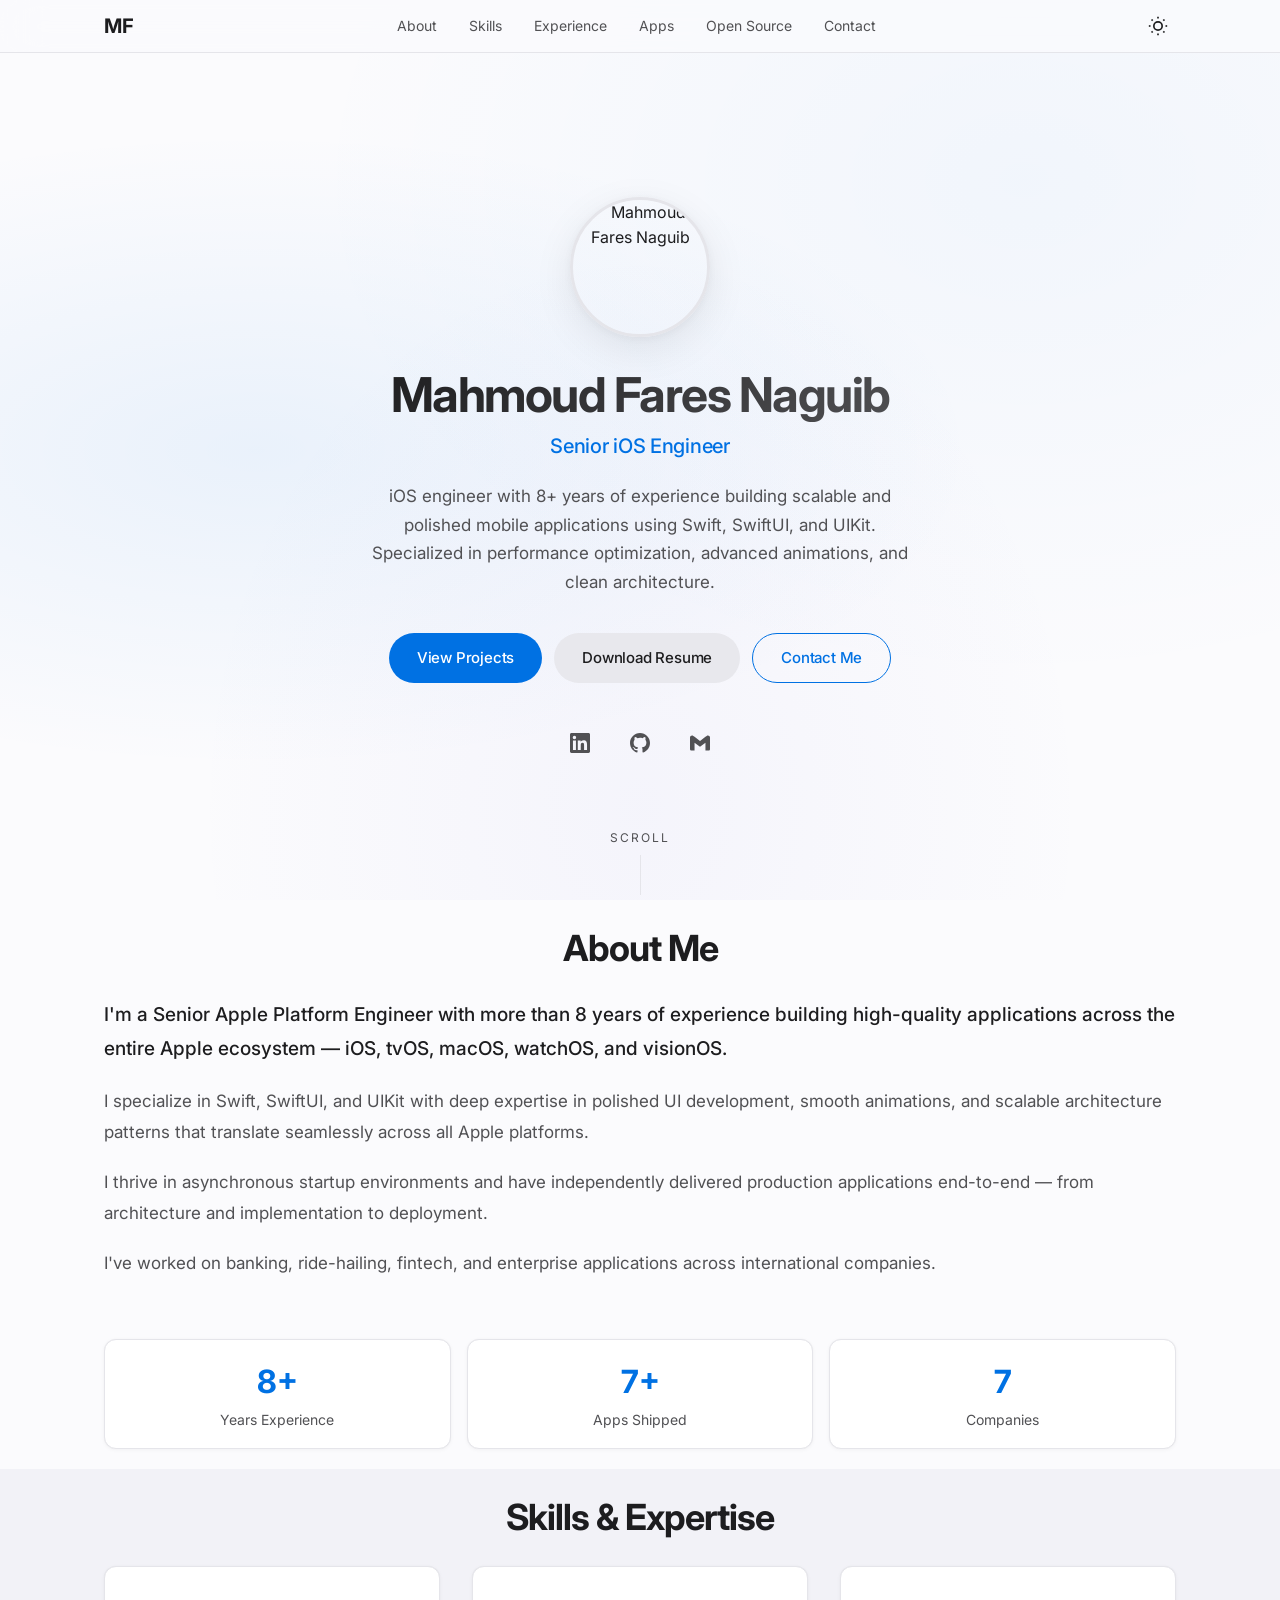
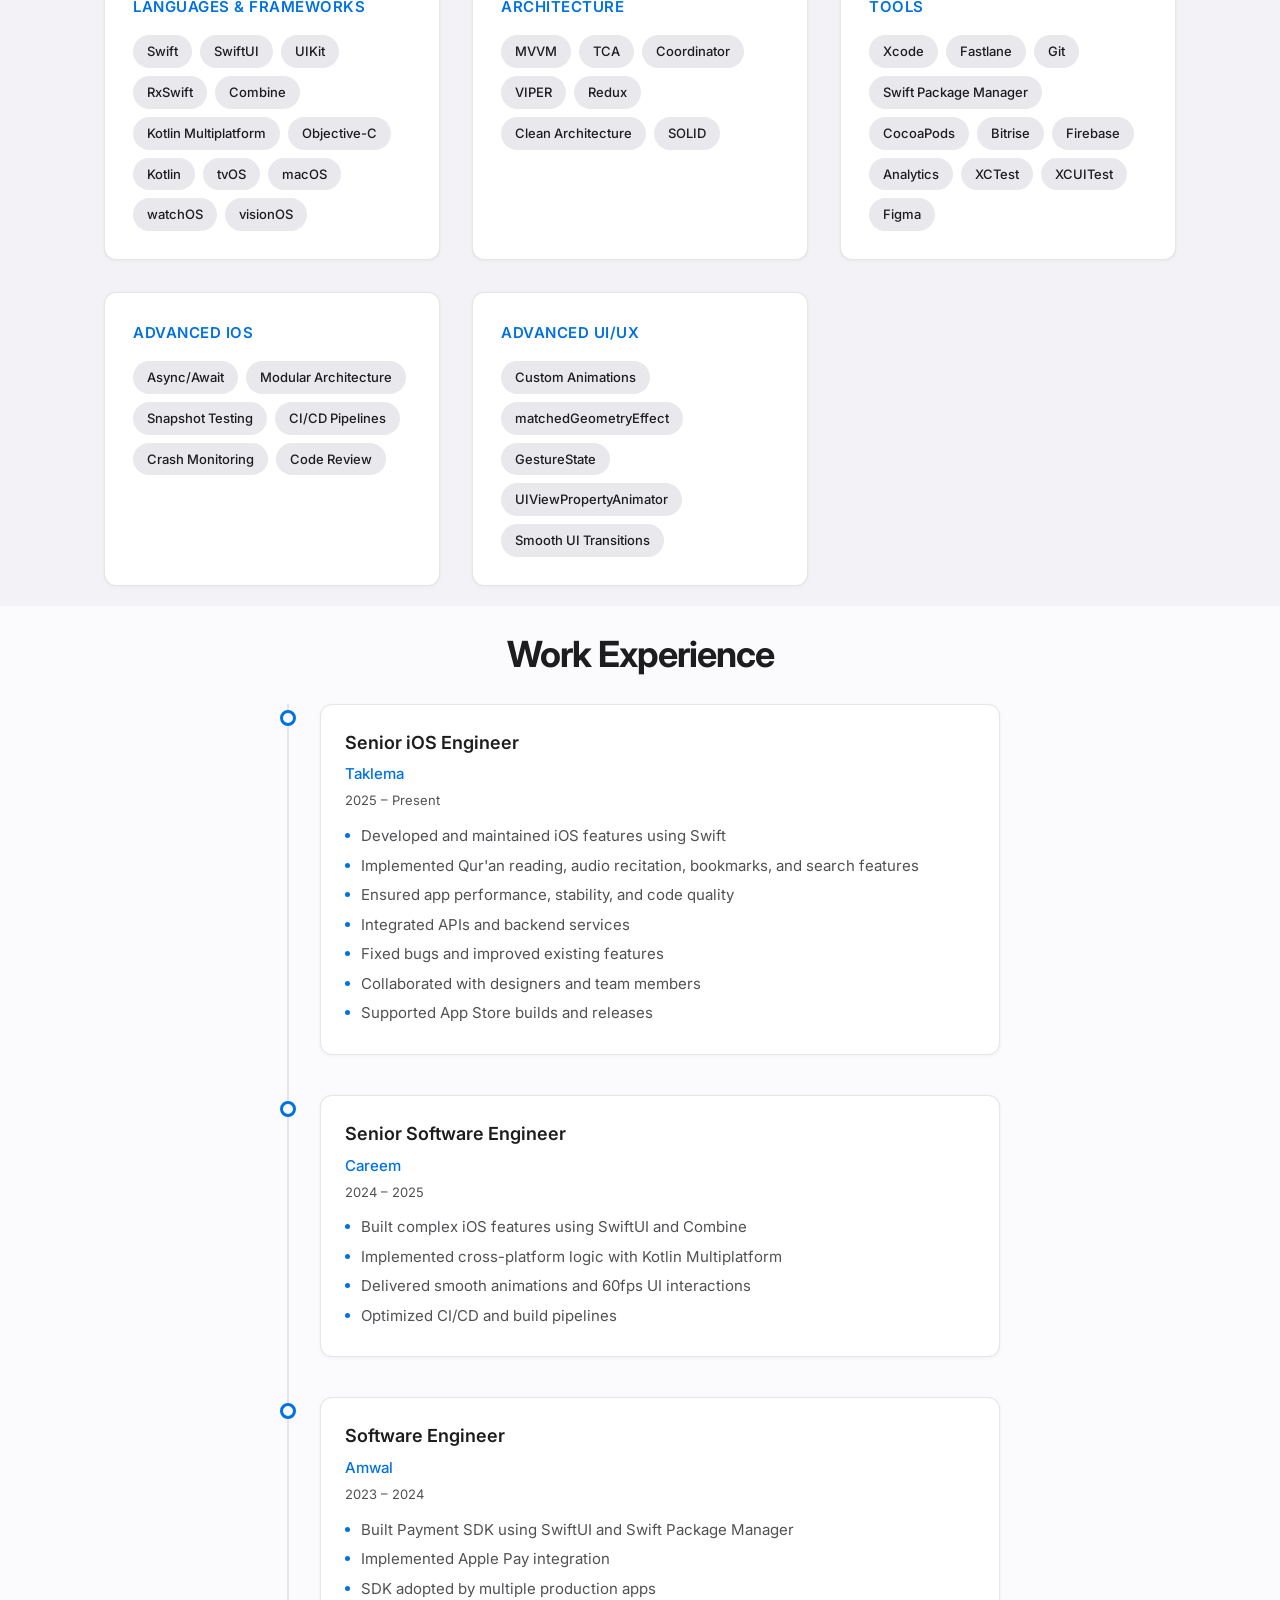
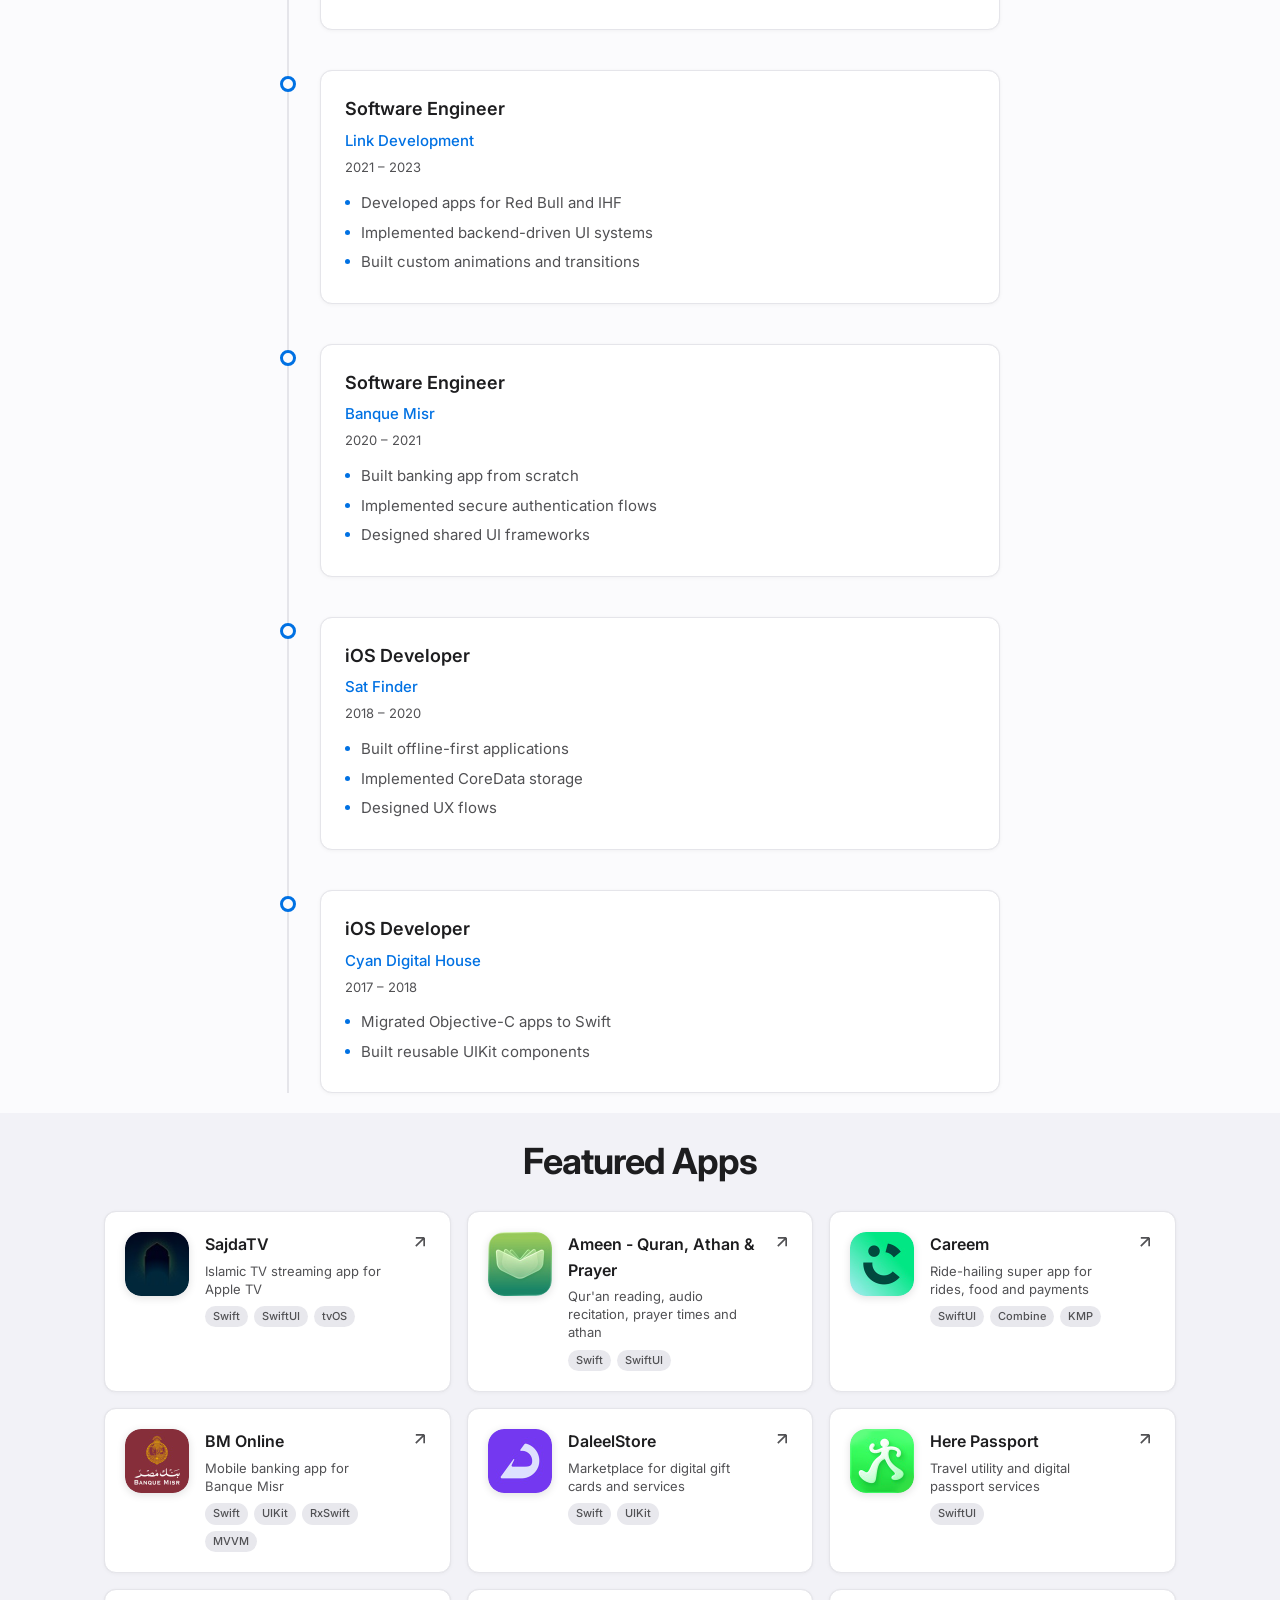
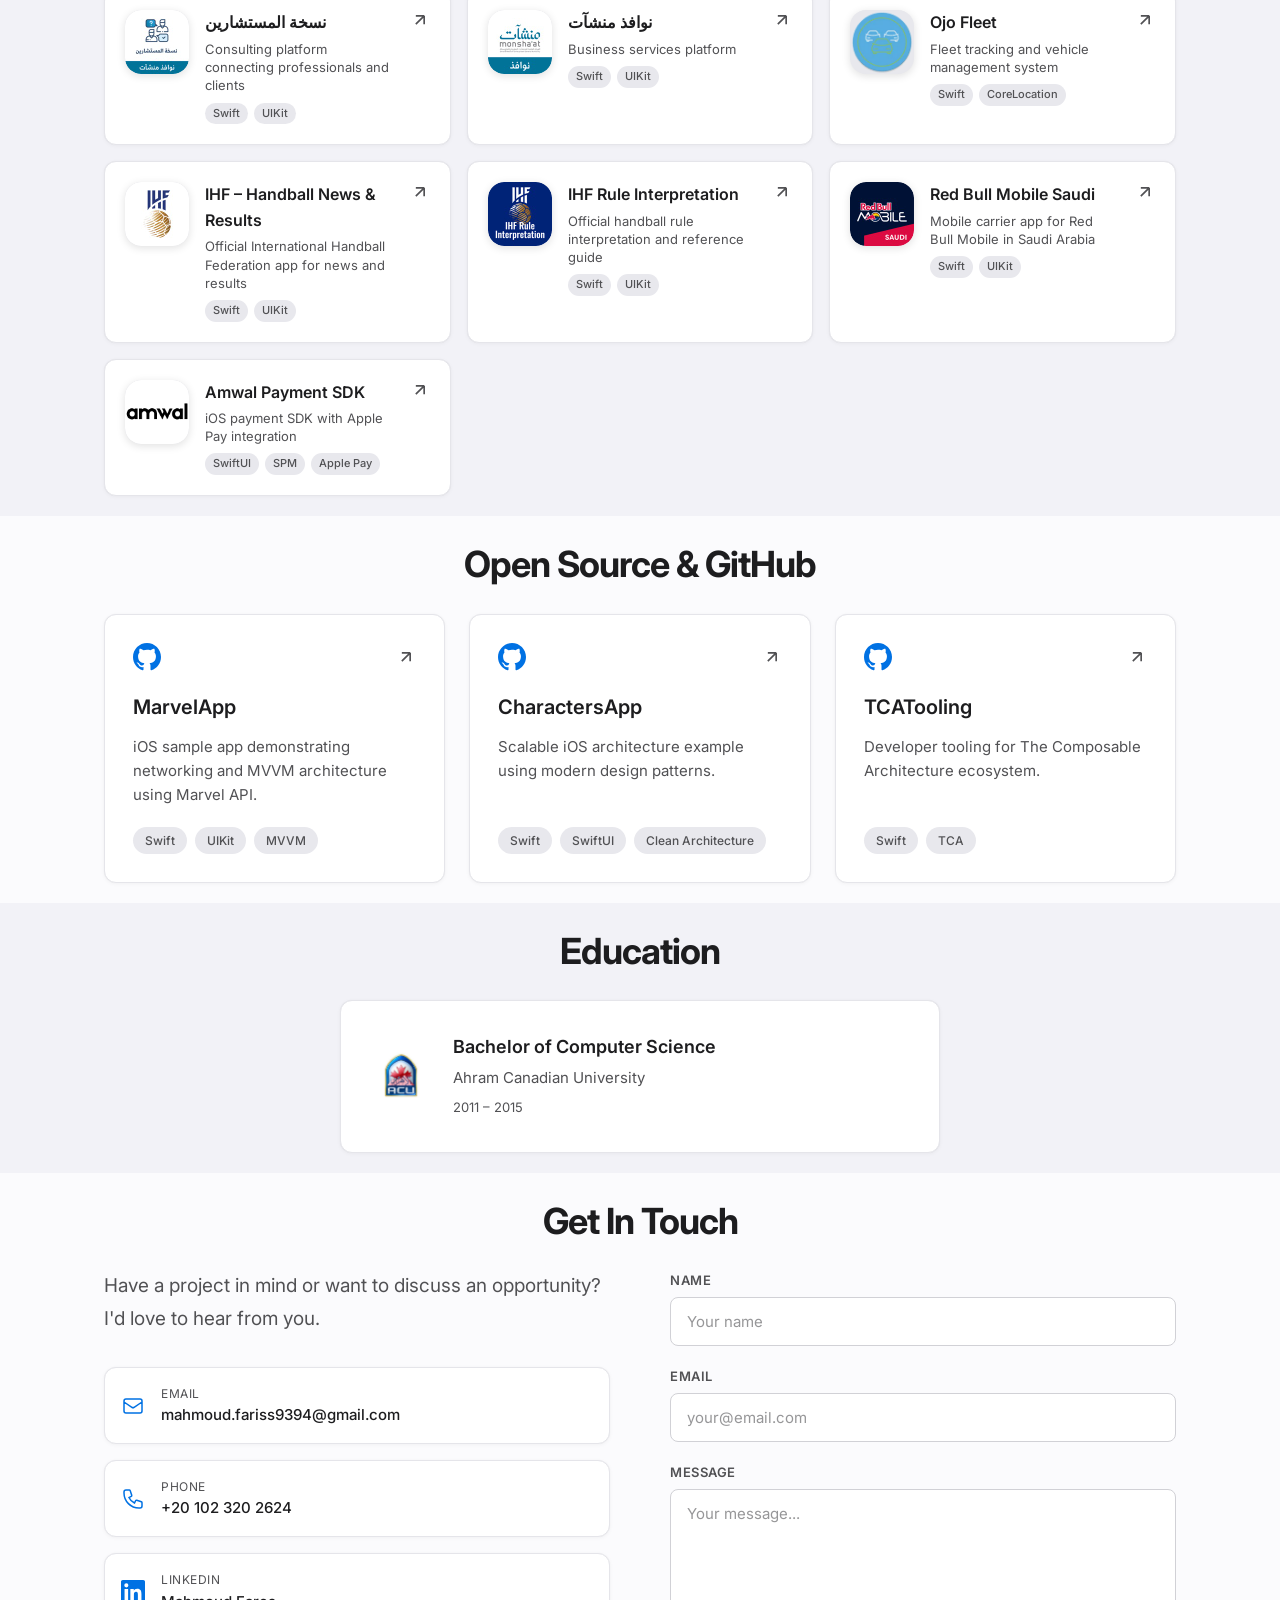
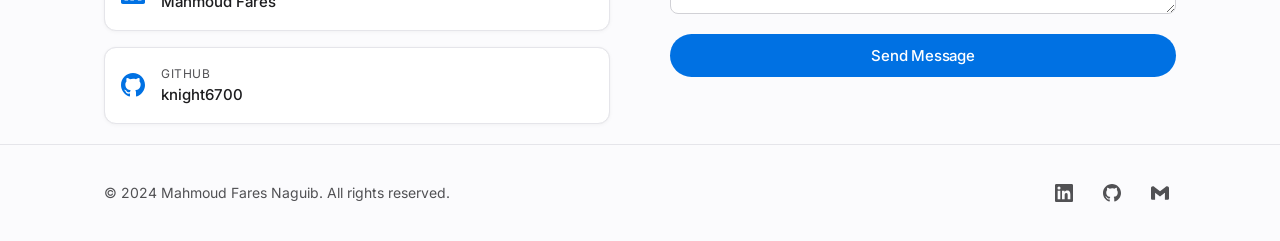
==== commit d98db9b3: "update sections" ====
--- a/index.html
+++ b/index.html
@@ -207,7 +207,7 @@
             <div class="timeline__header">
               <h3>Senior iOS Engineer</h3>
               <span class="timeline__company">Taklema</span>
-              <span class="timeline__date">Jan 2025 &ndash; Present</span>
+              <span class="timeline__date"> 2025 &ndash; Present</span>
             </div>
             <ul class="timeline__list">
               <li>Developed and maintained iOS features using Swift</li>
@@ -227,7 +227,7 @@
             <div class="timeline__header">
               <h3>Senior Software Engineer</h3>
               <span class="timeline__company">Careem</span>
-              <span class="timeline__date">2024 &ndash; Present</span>
+              <span class="timeline__date">2024 &ndash; 2025</span>
             </div>
             <ul class="timeline__list">
               <li>Built complex iOS features using SwiftUI and Combine</li>
@@ -703,6 +703,6 @@
     </div>
   </footer>
 
-  <script src="script.js?v=3.0"></script>
+  <script src="script.js?v=3.2"></script>
 </body>
 </html>
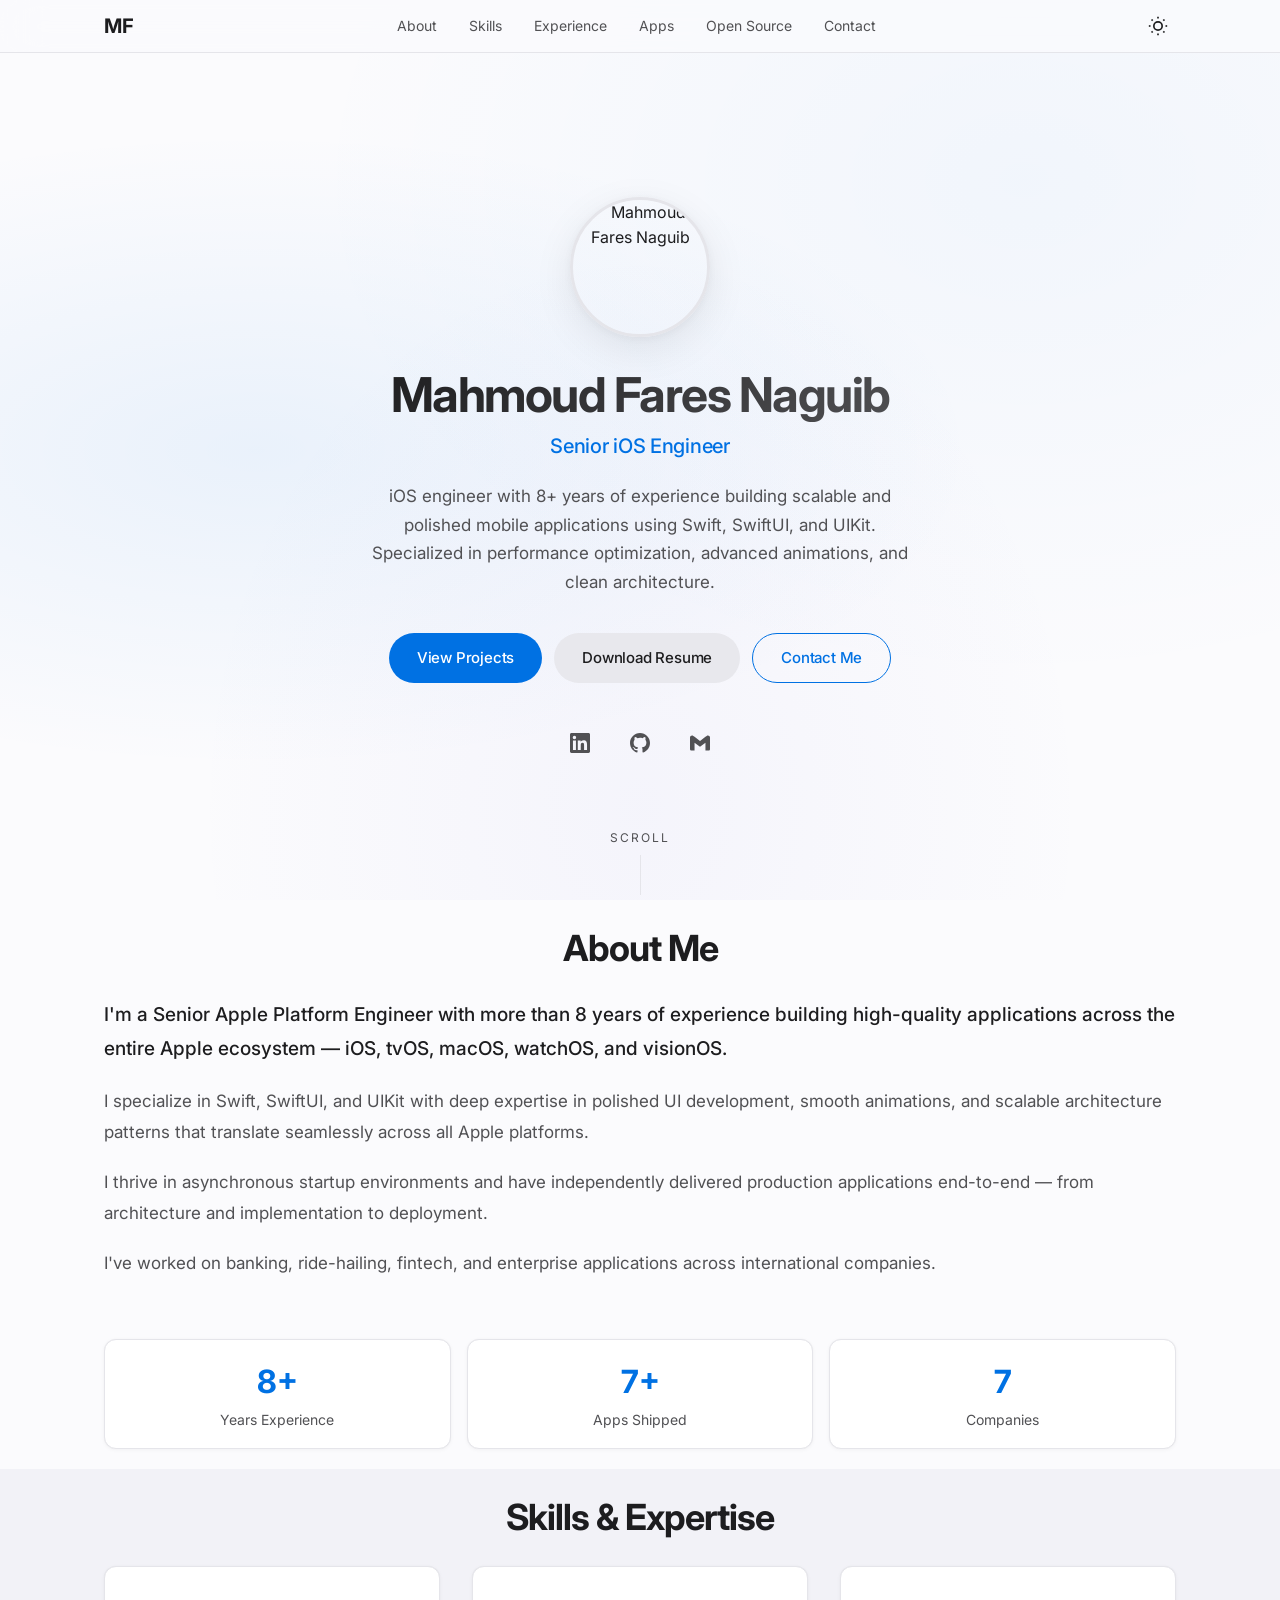
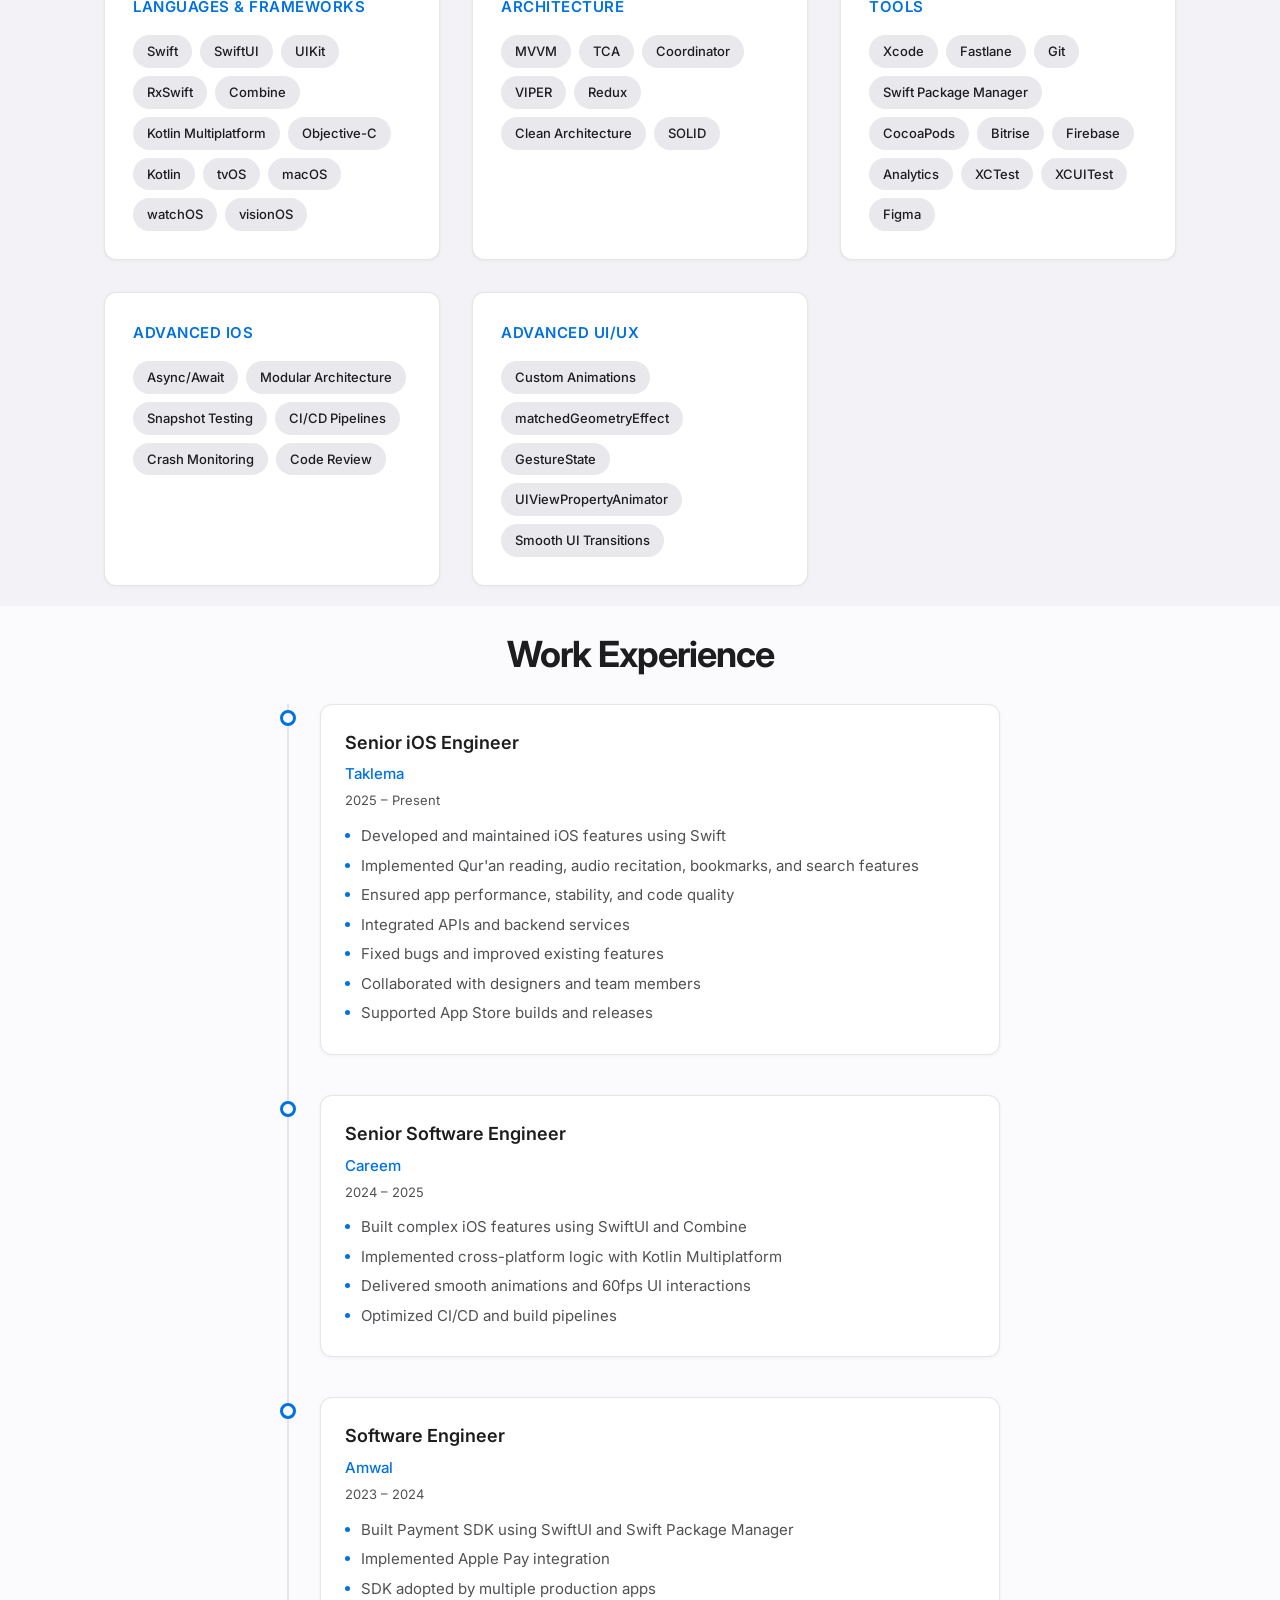
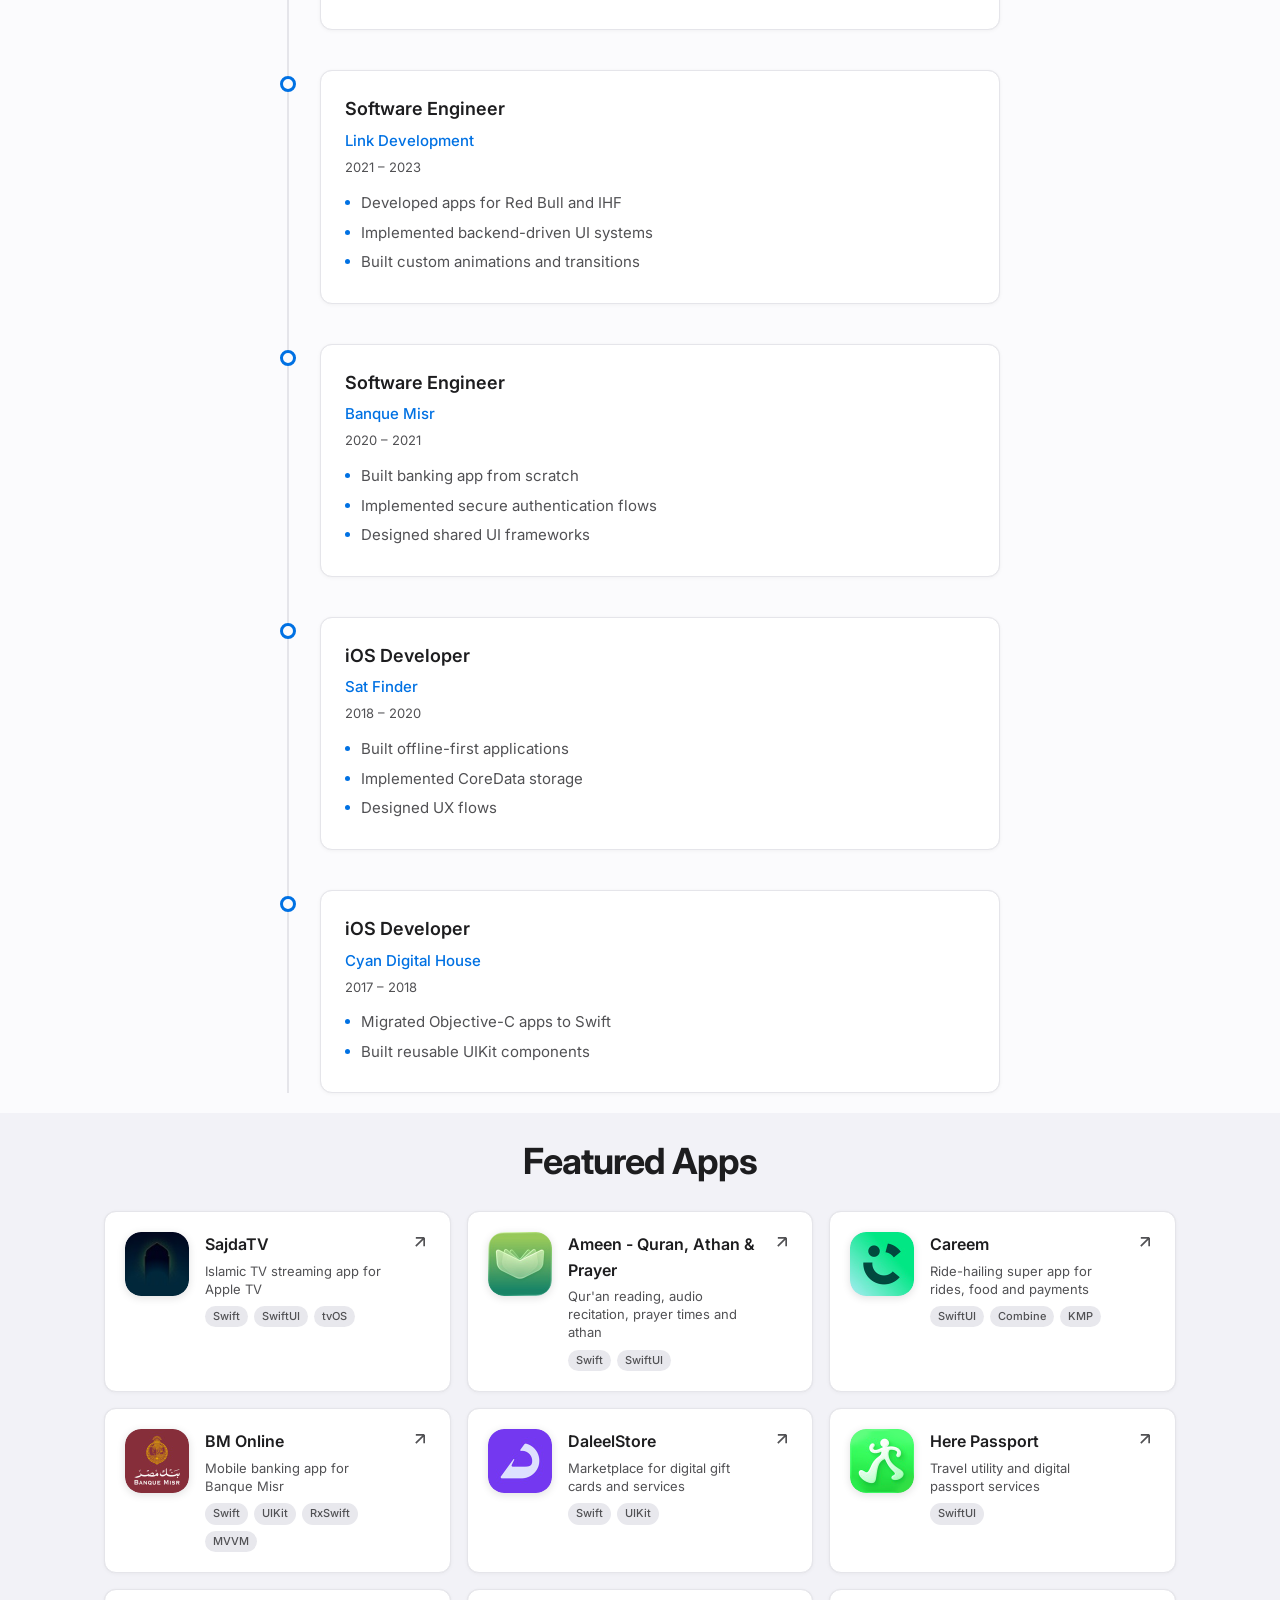
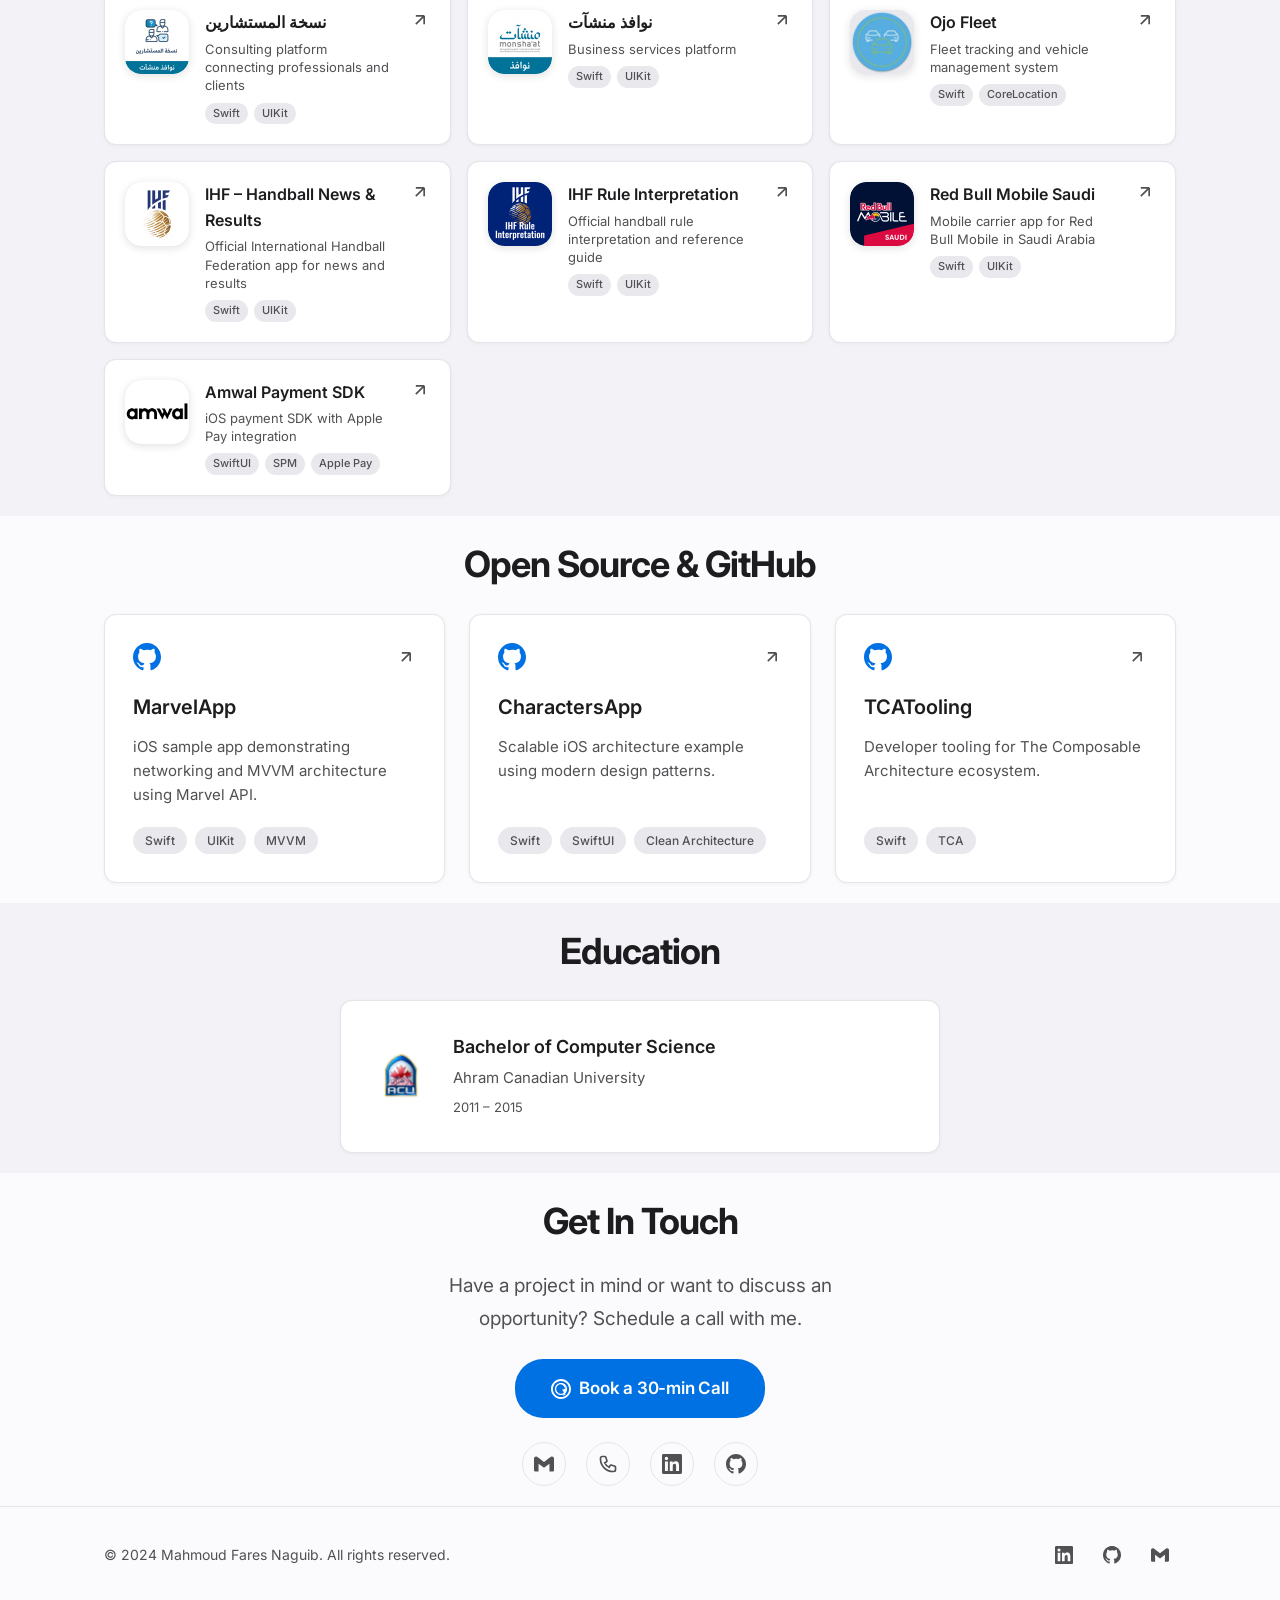
==== commit 9cf597e3: "add calendly" ====
--- a/index.html
+++ b/index.html
@@ -65,7 +65,7 @@
       <div class="hero__cta">
         <a href="#apps" class="btn btn--primary">View Projects</a>
         <a href="files/MahmoudFaresiOSCV.pdf" class="btn btn--secondary" target="_blank" rel="noopener">Download Resume</a>
-        <a href="#contact" class="btn btn--ghost">Contact Me</a>
+        <a href="https://calendly.com/mahmoud-fariss9394/30min" target="_blank" rel="noopener noreferrer" class="btn btn--ghost">Contact Me</a>
       </div>
       <div class="hero__socials">
         <a href="https://www.linkedin.com/in/mahmoud-fariss-712667154/" target="_blank" rel="noopener noreferrer" aria-label="LinkedIn">
@@ -630,55 +630,26 @@
   <section class="section" id="contact">
     <div class="container">
       <h2 class="section__title reveal">Get In Touch</h2>
-      <div class="contact reveal">
-        <div class="contact__info">
-          <p class="contact__intro">Have a project in mind or want to discuss an opportunity? I'd love to hear from you.</p>
-          <div class="contact__links">
-            <a href="mailto:mahmoud.fariss9394@gmail.com" class="contact__link">
-              <svg viewBox="0 0 24 24" fill="none" stroke="currentColor" stroke-width="1.5"><path d="M3 8l7.89 5.26a2 2 0 002.22 0L21 8M5 19h14a2 2 0 002-2V7a2 2 0 00-2-2H5a2 2 0 00-2 2v10a2 2 0 002 2z"/></svg>
-              <div>
-                <span>Email</span>
-                <strong>mahmoud.fariss9394@gmail.com</strong>
-              </div>
-            </a>
-            <a href="tel:+201023202624" class="contact__link">
-              <svg viewBox="0 0 24 24" fill="none" stroke="currentColor" stroke-width="1.5"><path d="M3 5a2 2 0 012-2h3.28a1 1 0 01.948.684l1.498 4.493a1 1 0 01-.502 1.21l-2.257 1.13a11.042 11.042 0 005.516 5.516l1.13-2.257a1 1 0 011.21-.502l4.493 1.498a1 1 0 01.684.949V19a2 2 0 01-2 2h-1C9.716 21 3 14.284 3 6V5z"/></svg>
-              <div>
-                <span>Phone</span>
-                <strong>+20 102 320 2624</strong>
-              </div>
-            </a>
-            <a href="https://www.linkedin.com/in/mahmoud-fariss-712667154/" target="_blank" rel="noopener noreferrer" class="contact__link">
-              <svg viewBox="0 0 24 24" fill="currentColor"><path d="M20.447 20.452h-3.554v-5.569c0-1.328-.027-3.037-1.852-3.037-1.853 0-2.136 1.445-2.136 2.939v5.667H9.351V9h3.414v1.561h.046c.477-.9 1.637-1.85 3.37-1.85 3.601 0 4.267 2.37 4.267 5.455v6.286zM5.337 7.433a2.062 2.062 0 01-2.063-2.065 2.064 2.064 0 112.063 2.065zm1.782 13.019H3.555V9h3.564v11.452zM22.225 0H1.771C.792 0 0 .774 0 1.729v20.542C0 23.227.792 24 1.771 24h20.451C23.2 24 24 23.227 24 22.271V1.729C24 .774 23.2 0 22.222 0h.003z"/></svg>
-              <div>
-                <span>LinkedIn</span>
-                <strong>Mahmoud Fares</strong>
-              </div>
-            </a>
-            <a href="https://github.com/knight6700" target="_blank" rel="noopener noreferrer" class="contact__link">
-              <svg viewBox="0 0 24 24" fill="currentColor"><path d="M12 0C5.374 0 0 5.373 0 12c0 5.302 3.438 9.8 8.207 11.387.599.111.793-.261.793-.577v-2.234c-3.338.726-4.033-1.416-4.033-1.416-.546-1.387-1.333-1.756-1.333-1.756-1.089-.745.083-.729.083-.729 1.205.084 1.839 1.237 1.839 1.237 1.07 1.834 2.807 1.304 3.492.997.107-.775.418-1.305.762-1.604-2.665-.305-5.467-1.334-5.467-5.931 0-1.311.469-2.381 1.236-3.221-.124-.303-.535-1.524.117-3.176 0 0 1.008-.322 3.301 1.23A11.509 11.509 0 0112 5.803c1.02.005 2.047.138 3.006.404 2.291-1.552 3.297-1.23 3.297-1.23.653 1.653.242 2.874.118 3.176.77.84 1.235 1.911 1.235 3.221 0 4.609-2.807 5.624-5.479 5.921.43.372.823 1.102.823 2.222v3.293c0 .319.192.694.801.576C20.566 21.797 24 17.3 24 12c0-6.627-5.373-12-12-12z"/></svg>
-              <div>
-                <span>GitHub</span>
-                <strong>knight6700</strong>
-              </div>
-            </a>
-          </div>
-        </div>
-        <form class="contact__form" id="contactForm" action="https://formspree.io/f/placeholder" method="POST">
-          <div class="contact__form-group">
-            <label for="name">Name</label>
-            <input type="text" id="name" name="name" required placeholder="Your name">
-          </div>
-          <div class="contact__form-group">
-            <label for="email">Email</label>
-            <input type="email" id="email" name="email" required placeholder="your@email.com">
-          </div>
-          <div class="contact__form-group">
-            <label for="message">Message</label>
-            <textarea id="message" name="message" required placeholder="Your message..." rows="5"></textarea>
-          </div>
-          <button type="submit" class="btn btn--primary btn--full">Send Message</button>
-        </form>
+      <div class="contact contact--calendly reveal">
+        <p class="contact__intro">Have a project in mind or want to discuss an opportunity? Schedule a call with me.</p>
+        <a href="https://calendly.com/mahmoud-fariss9394/30min" target="_blank" rel="noopener noreferrer" class="btn btn--primary btn--calendly">
+          <svg viewBox="0 0 612 612" fill="currentColor" style="width:20px;height:20px;margin-right:8px"><path d="M462.2 457.2c-21.2 21.2-46.5 37.2-74.8 47.5-12.5 4.5-18.1-4.1-12.3-15.2 8.1-15.5 12.9-32.5 14-50.5 1.7-27.8-5.7-54.5-21.3-77.1-6.9-10-15.2-18.9-24.5-26.5-8.5-6.9-5.7-14.5 5.2-14.5h.2c29.3.5 57.8-7.6 82.7-23.5 11.3-7.2 21.5-15.8 30.3-25.8 7.9-9 18.6-6.3 18.6 6.2v.3c-.3 66.4-27.4 126.5-72.5 171.5-.2.3-.4.5-.6.8-.3.3-.7.6-1 .8 18.6-18.6 35-39.2 48.8-61.5-4.7 23.2-13.1 45.3-25 65.5 3.1-5.5 6-11.2 8.7-17.1-6.3 12.9-14 25-22.8 36.1 5.3-7.2 10.2-14.8 14.6-22.7-13.3 19.5-29.4 37-47.8 52-5.1 4.2-10.4 8.1-15.9 11.7 7.8-5.1 15.3-10.7 22.3-16.9 2.2-1.9 4.3-3.9 6.4-5.9l-6.4 5.9c8.5-7.5 16.4-15.7 23.6-24.4-2.4 2.9-4.9 5.8-7.5 8.5zm0 0zM306 0C137 0 0 137 0 306s137 306 306 306 306-137 306-306S475 0 306 0zm0 553.5c-136.6 0-247.5-110.9-247.5-247.5S169.4 58.5 306 58.5 553.5 169.4 553.5 306 442.6 553.5 306 553.5z"/><path d="M420.6 168.8c-7.3-5.5-15.2-10.2-23.6-14-29.2-13.2-62.7-15.7-93.9-6.9-13.3 3.7-10.5 13.3 4.3 15.2 18.4 2.3 36 8.3 51.6 17.8 24 14.6 42.2 36.2 52.5 62.2 4.6 11.5 7.6 23.7 8.9 36.2 1.2 11.3 10.7 12.3 15.2 1.5 12.4-29.8 13.2-63.5.6-94.2-3-7.3-7-14.1-11.8-20.3-.1.2-2.4-3.1-3.8-4.5 1.5 1.5 2.8 3 4 4.5-1.3-1.5-2.6-3-4-4.5l4 4.5c-1.3-1.5-2.6-3-4-4.5z"/><path d="M306 119.3c-103.1 0-186.8 83.6-186.8 186.8S202.9 492.8 306 492.8 492.8 409.1 492.8 306 409.1 119.3 306 119.3zm0 332.2c-80.3 0-145.5-65.1-145.5-145.5S225.7 160.5 306 160.5 451.5 225.7 451.5 306 386.3 451.5 306 451.5z"/></svg>
+          Book a 30-min Call
+        </a>
+        <div class="contact__socials">
+          <a href="mailto:mahmoud.fariss9394@gmail.com" aria-label="Email">
+            <svg viewBox="0 0 24 24" fill="currentColor"><path d="M24 5.457v13.909c0 .904-.732 1.636-1.636 1.636h-3.819V11.73L12 16.64l-6.545-4.91v9.273H1.636A1.636 1.636 0 010 19.366V5.457c0-2.023 2.309-3.178 3.927-1.964L5.455 4.64 12 9.548l6.545-4.91 1.528-1.145C21.69 2.28 24 3.434 24 5.457z"/></svg>
+          </a>
+          <a href="tel:+201023202624" aria-label="Phone">
+            <svg viewBox="0 0 24 24" fill="none" stroke="currentColor" stroke-width="2"><path d="M3 5a2 2 0 012-2h3.28a1 1 0 01.948.684l1.498 4.493a1 1 0 01-.502 1.21l-2.257 1.13a11.042 11.042 0 005.516 5.516l1.13-2.257a1 1 0 011.21-.502l4.493 1.498a1 1 0 01.684.949V19a2 2 0 01-2 2h-1C9.716 21 3 14.284 3 6V5z"/></svg>
+          </a>
+          <a href="https://www.linkedin.com/in/mahmoud-fariss-712667154/" target="_blank" rel="noopener noreferrer" aria-label="LinkedIn">
+            <svg viewBox="0 0 24 24" fill="currentColor"><path d="M20.447 20.452h-3.554v-5.569c0-1.328-.027-3.037-1.852-3.037-1.853 0-2.136 1.445-2.136 2.939v5.667H9.351V9h3.414v1.561h.046c.477-.9 1.637-1.85 3.37-1.85 3.601 0 4.267 2.37 4.267 5.455v6.286zM5.337 7.433a2.062 2.062 0 01-2.063-2.065 2.064 2.064 0 112.063 2.065zm1.782 13.019H3.555V9h3.564v11.452zM22.225 0H1.771C.792 0 0 .774 0 1.729v20.542C0 23.227.792 24 1.771 24h20.451C23.2 24 24 23.227 24 22.271V1.729C24 .774 23.2 0 22.222 0h.003z"/></svg>
+          </a>
+          <a href="https://github.com/knight6700" target="_blank" rel="noopener noreferrer" aria-label="GitHub">
+            <svg viewBox="0 0 24 24" fill="currentColor"><path d="M12 0C5.374 0 0 5.373 0 12c0 5.302 3.438 9.8 8.207 11.387.599.111.793-.261.793-.577v-2.234c-3.338.726-4.033-1.416-4.033-1.416-.546-1.387-1.333-1.756-1.333-1.756-1.089-.745.083-.729.083-.729 1.205.084 1.839 1.237 1.839 1.237 1.07 1.834 2.807 1.304 3.492.997.107-.775.418-1.305.762-1.604-2.665-.305-5.467-1.334-5.467-5.931 0-1.311.469-2.381 1.236-3.221-.124-.303-.535-1.524.117-3.176 0 0 1.008-.322 3.301 1.23A11.509 11.509 0 0112 5.803c1.02.005 2.047.138 3.006.404 2.291-1.552 3.297-1.23 3.297-1.23.653 1.653.242 2.874.118 3.176.77.84 1.235 1.911 1.235 3.221 0 4.609-2.807 5.624-5.479 5.921.43.372.823 1.102.823 2.222v3.293c0 .319.192.694.801.576C20.566 21.797 24 17.3 24 12c0-6.627-5.373-12-12-12z"/></svg>
+          </a>
+        </div>
       </div>
     </div>
   </section>
--- a/style.css
+++ b/style.css
@@ -1015,6 +1015,55 @@
   align-items: start;
 }
 
+.contact--calendly {
+  display: flex;
+  flex-direction: column;
+  align-items: center;
+  text-align: center;
+  gap: 24px;
+}
+
+.contact--calendly .contact__intro {
+  max-width: 480px;
+  margin-bottom: 0;
+}
+
+.btn--calendly {
+  padding: 16px 36px;
+  font-size: 17px;
+  font-weight: 600;
+}
+
+.contact__socials {
+  display: flex;
+  gap: 20px;
+  justify-content: center;
+}
+
+.contact__socials a {
+  width: 44px;
+  height: 44px;
+  display: flex;
+  align-items: center;
+  justify-content: center;
+  border-radius: 50%;
+  color: var(--color-text-secondary);
+  border: 1px solid var(--color-border);
+  transition: all var(--transition);
+}
+
+.contact__socials a:hover {
+  color: var(--color-accent);
+  border-color: var(--color-accent);
+  background: var(--color-tag-bg);
+  transform: translateY(-2px);
+}
+
+.contact__socials svg {
+  width: 20px;
+  height: 20px;
+}
+
 .contact__intro {
   font-size: 19px;
   line-height: 1.7;
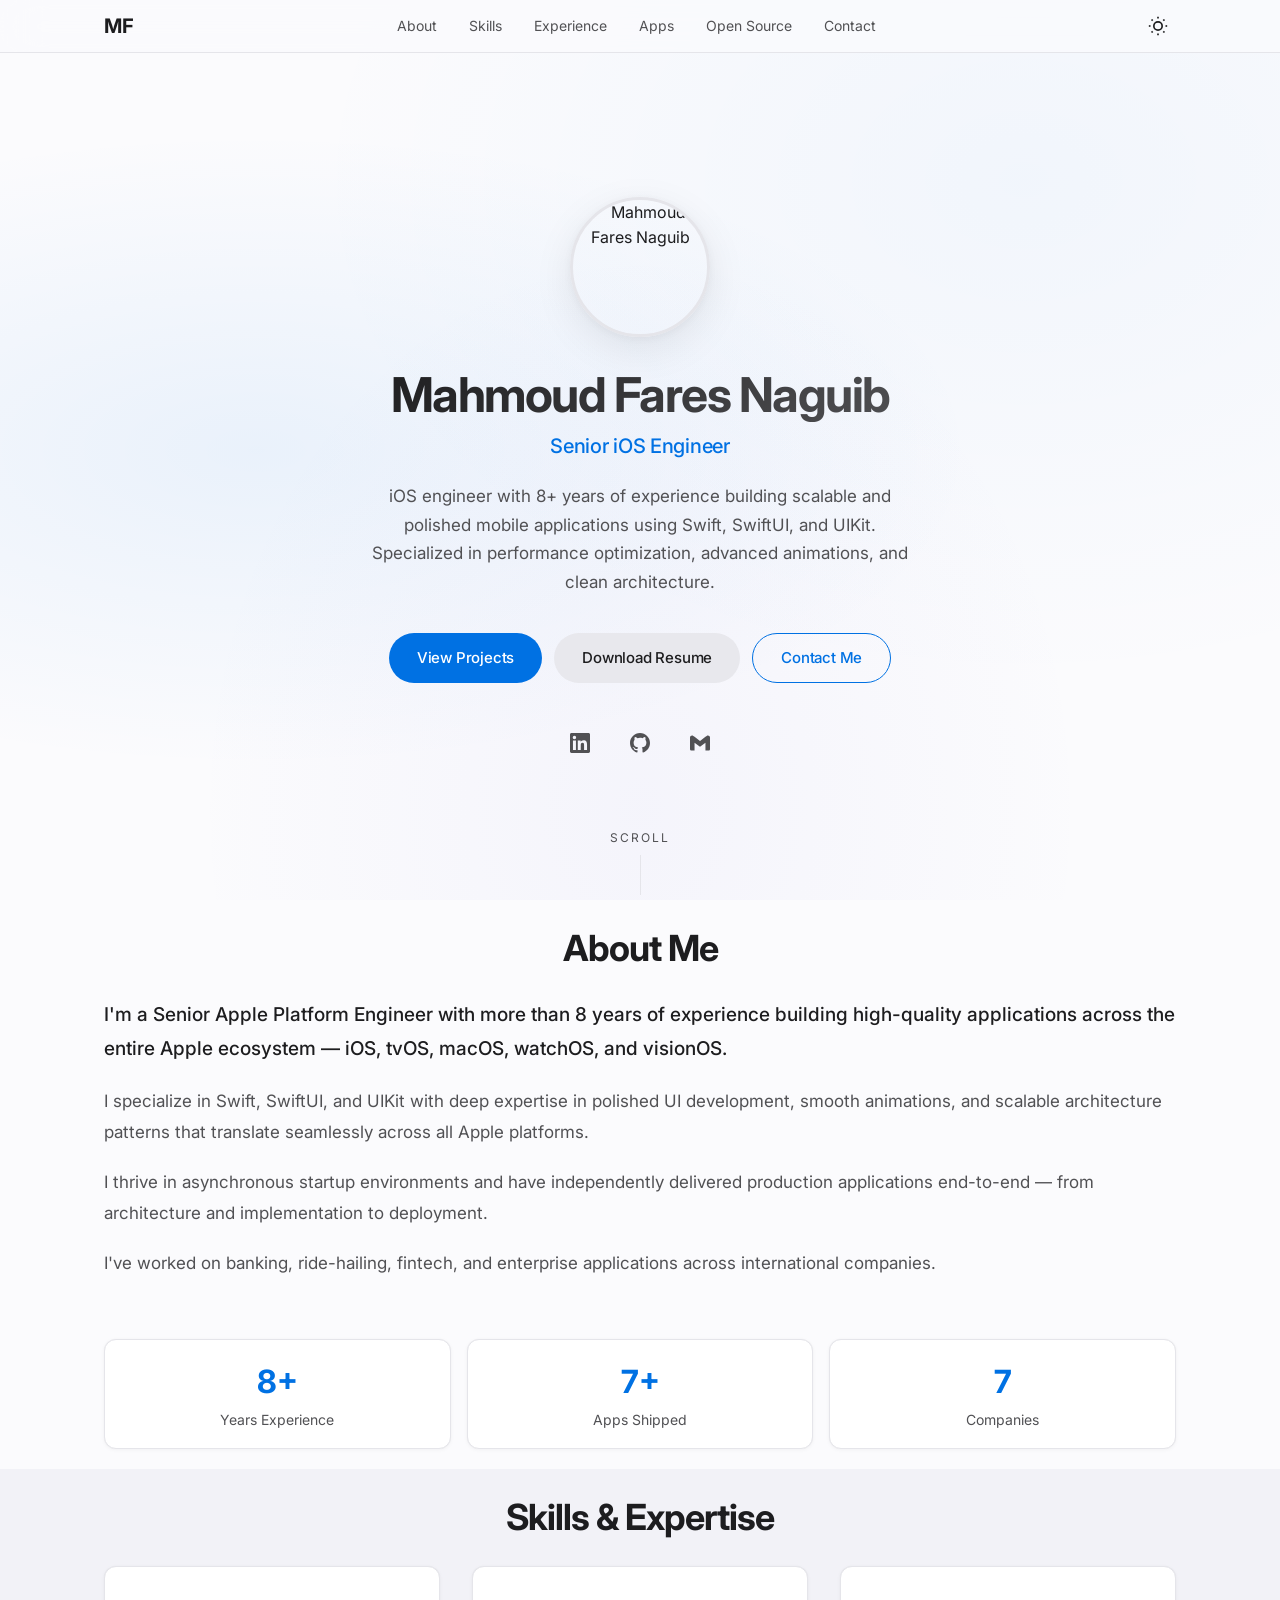
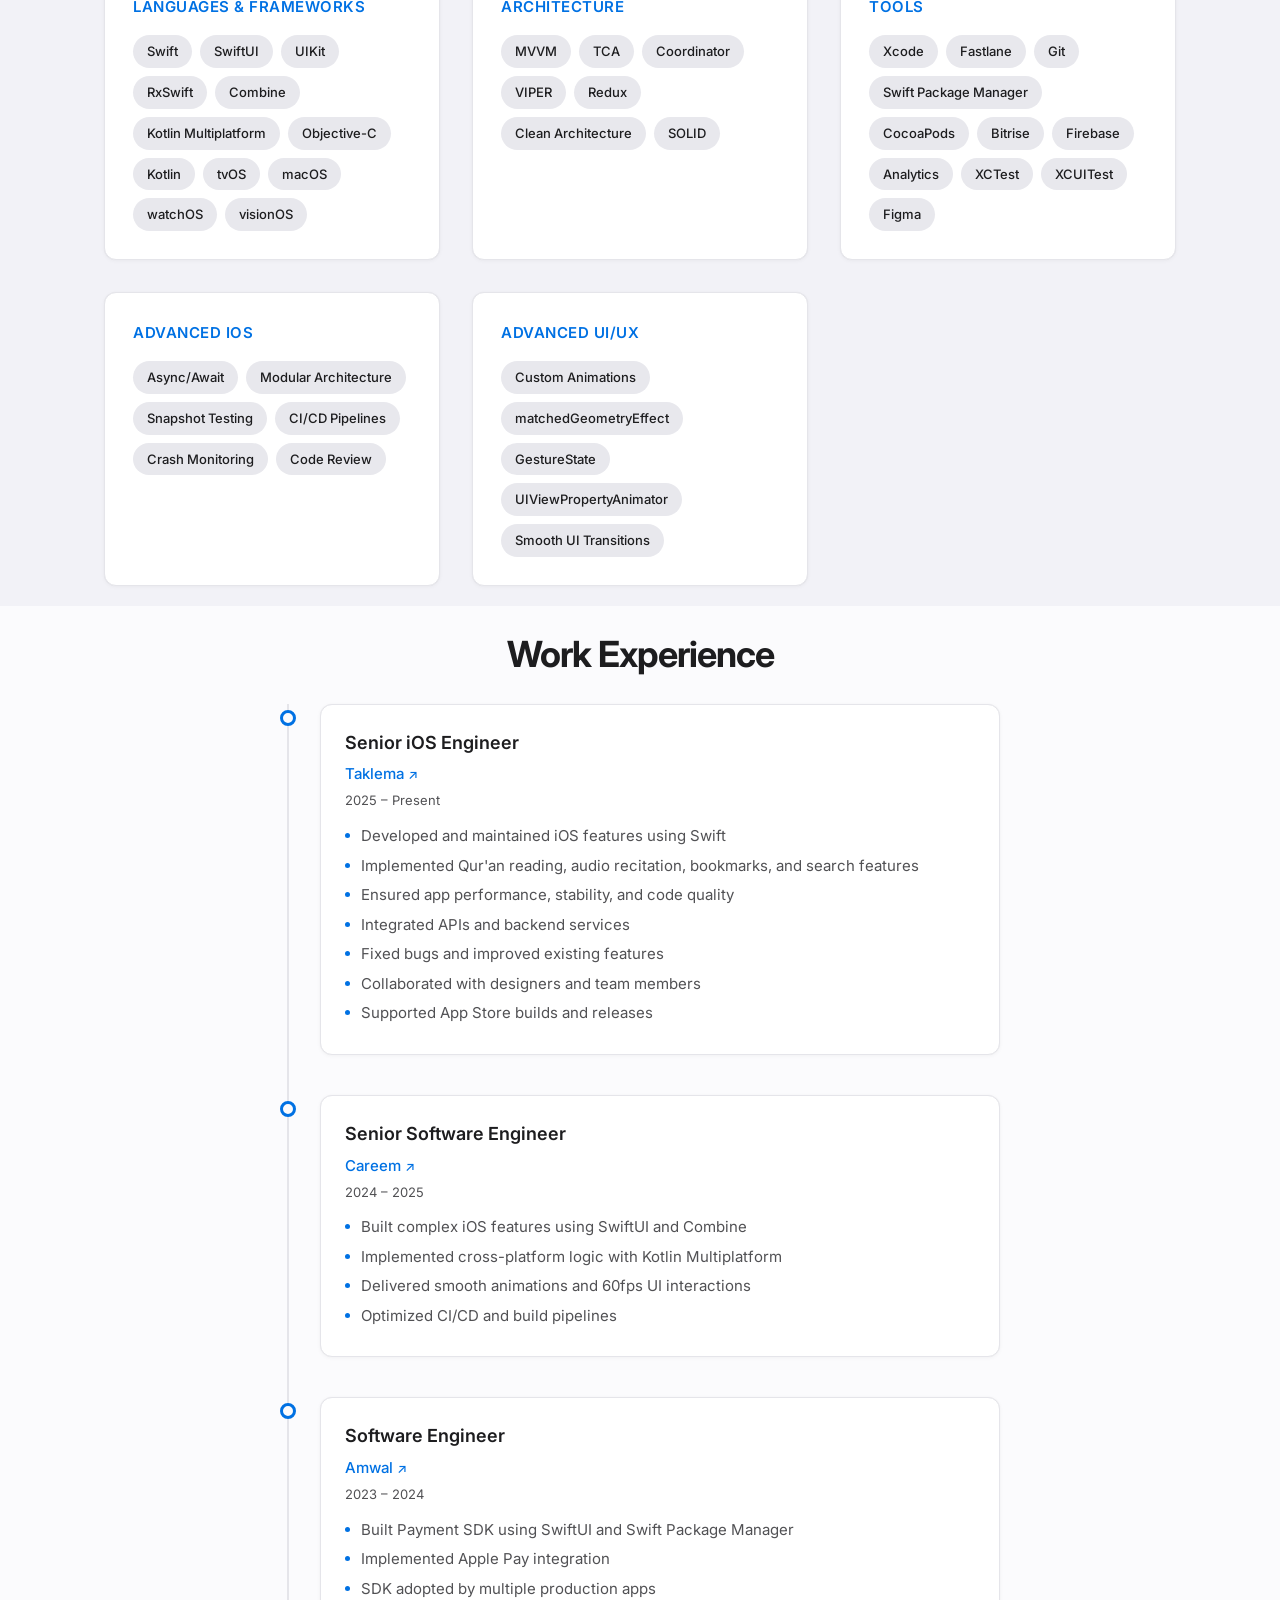
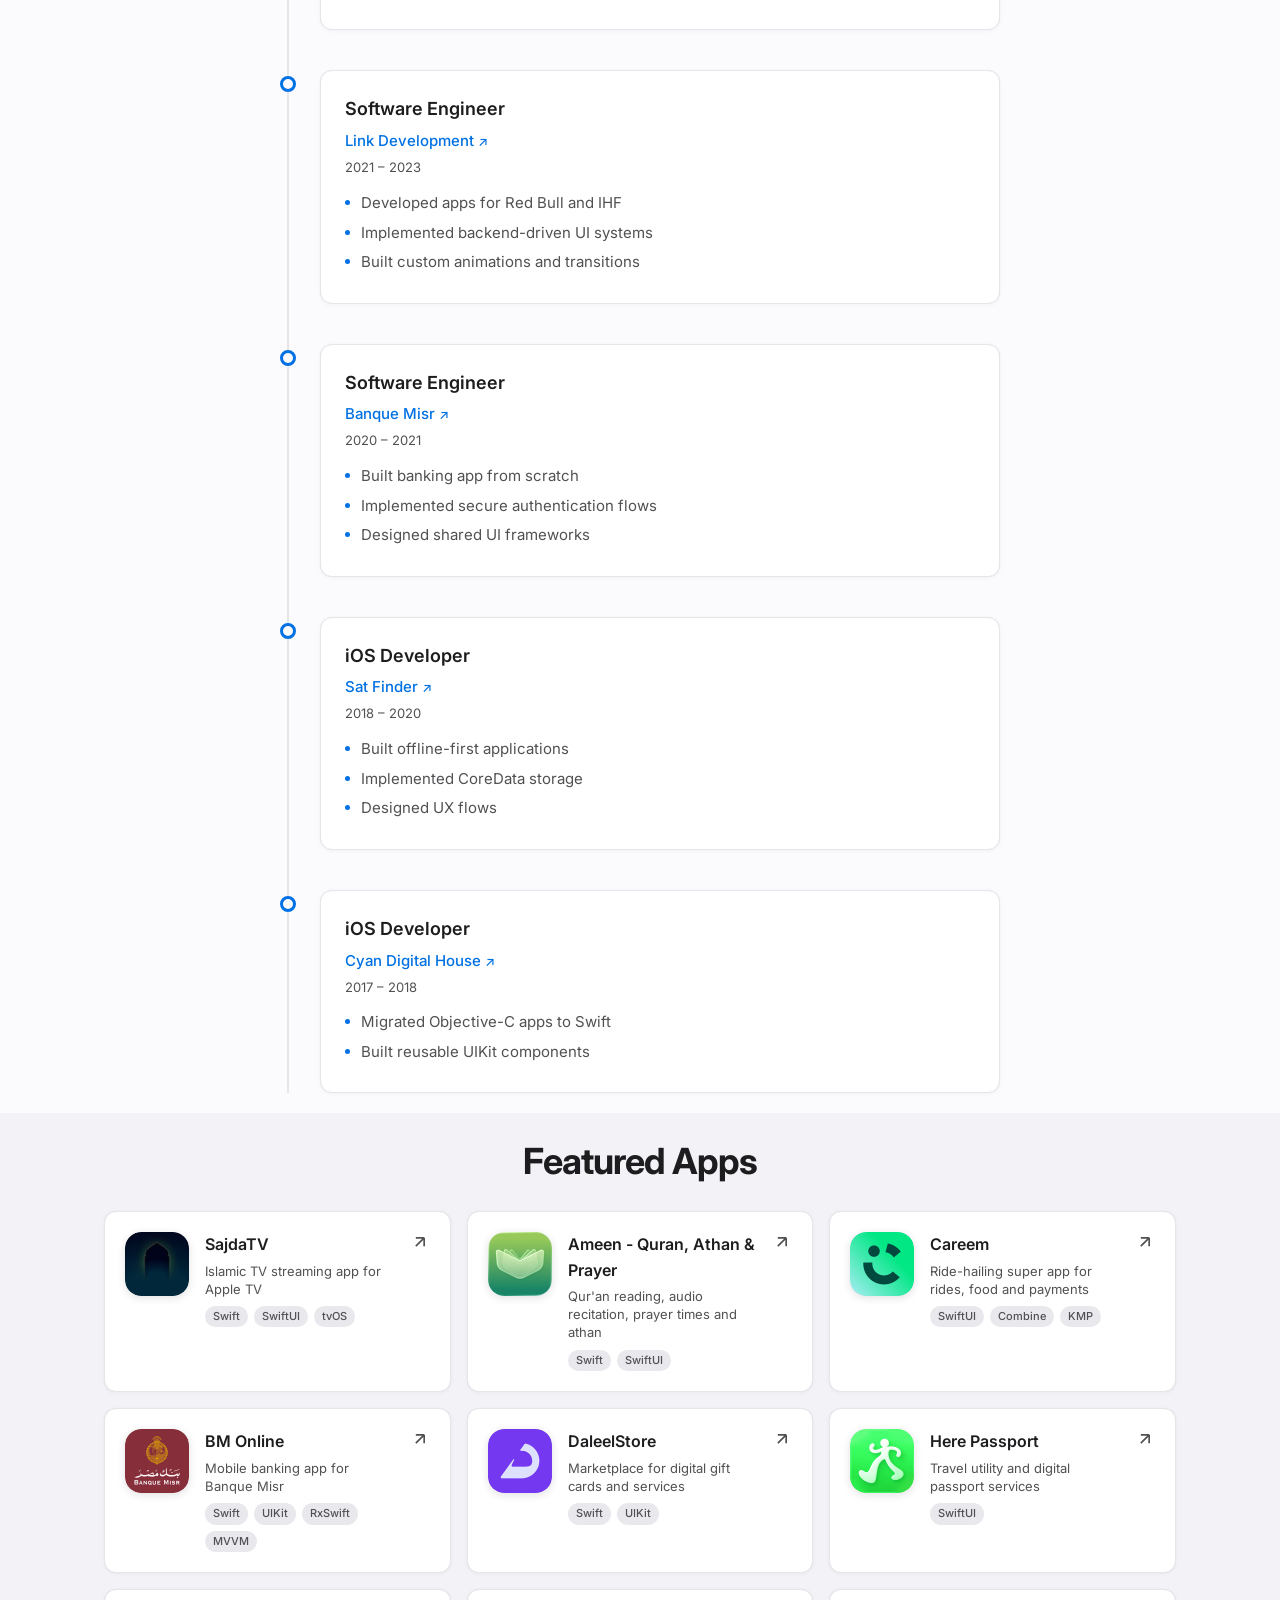
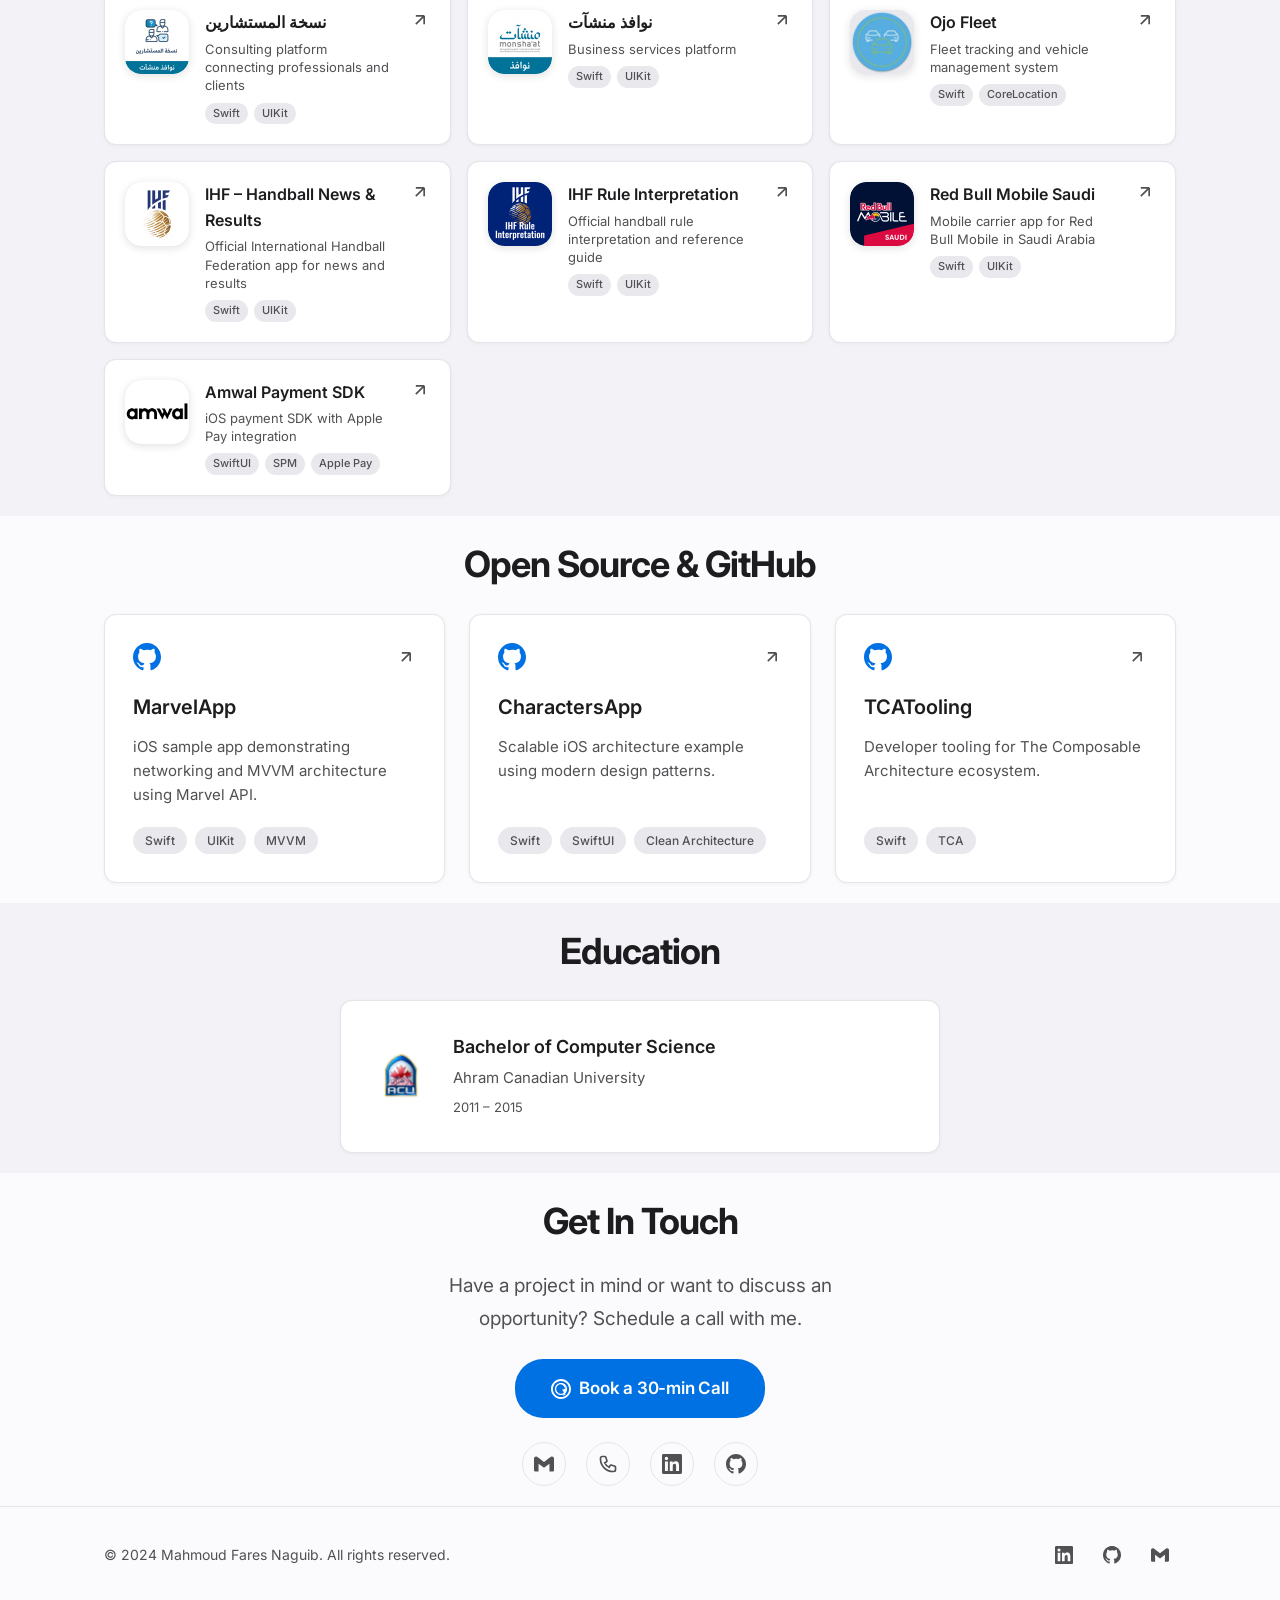
==== commit 91de5cab: "add companies link" ====
--- a/index.html
+++ b/index.html
@@ -206,7 +206,7 @@
           <div class="timeline__content">
             <div class="timeline__header">
               <h3>Senior iOS Engineer</h3>
-              <span class="timeline__company">Taklema</span>
+              <a href="https://www.linkedin.com/company/%D8%AA%D9%83%D9%84%D9%8A%D9%85%D8%A7-taklema" target="_blank" rel="noopener" class="timeline__company">Taklema</a>
               <span class="timeline__date"> 2025 &ndash; Present</span>
             </div>
             <ul class="timeline__list">
@@ -226,7 +226,7 @@
           <div class="timeline__content">
             <div class="timeline__header">
               <h3>Senior Software Engineer</h3>
-              <span class="timeline__company">Careem</span>
+              <a href="https://www.careem.com" target="_blank" rel="noopener" class="timeline__company">Careem</a>
               <span class="timeline__date">2024 &ndash; 2025</span>
             </div>
             <ul class="timeline__list">
@@ -243,7 +243,7 @@
           <div class="timeline__content">
             <div class="timeline__header">
               <h3>Software Engineer</h3>
-              <span class="timeline__company">Amwal</span>
+              <a href="https://amwal.tech/en" target="_blank" rel="noopener" class="timeline__company">Amwal</a>
               <span class="timeline__date">2023 &ndash; 2024</span>
             </div>
             <ul class="timeline__list">
@@ -259,7 +259,7 @@
           <div class="timeline__content">
             <div class="timeline__header">
               <h3>Software Engineer</h3>
-              <span class="timeline__company">Link Development</span>
+              <a href="https://linkdevelopment.com" target="_blank" rel="noopener" class="timeline__company">Link Development</a>
               <span class="timeline__date">2021 &ndash; 2023</span>
             </div>
             <ul class="timeline__list">
@@ -275,7 +275,7 @@
           <div class="timeline__content">
             <div class="timeline__header">
               <h3>Software Engineer</h3>
-              <span class="timeline__company">Banque Misr</span>
+              <a href="https://www.banquemisr.com" target="_blank" rel="noopener" class="timeline__company">Banque Misr</a>
               <span class="timeline__date">2020 &ndash; 2021</span>
             </div>
             <ul class="timeline__list">
@@ -291,7 +291,7 @@
           <div class="timeline__content">
             <div class="timeline__header">
               <h3>iOS Developer</h3>
-              <span class="timeline__company">Sat Finder</span>
+              <a href="https://www.sat-finder.com" target="_blank" rel="noopener" class="timeline__company">Sat Finder</a>
               <span class="timeline__date">2018 &ndash; 2020</span>
             </div>
             <ul class="timeline__list">
@@ -307,7 +307,7 @@
           <div class="timeline__content">
             <div class="timeline__header">
               <h3>iOS Developer</h3>
-              <span class="timeline__company">Cyan Digital House</span>
+              <a href="https://cyandh.com" target="_blank" rel="noopener" class="timeline__company">Cyan Digital House</a>
               <span class="timeline__date">2017 &ndash; 2018</span>
             </div>
             <ul class="timeline__list">
--- a/style.css
+++ b/style.css
@@ -705,6 +705,22 @@
   font-weight: 500;
   color: var(--color-accent);
   margin-bottom: 4px;
+  text-decoration: none;
+  transition: opacity var(--transition);
+}
+a.timeline__company::after {
+  content: '↗';
+  display: inline-block;
+  margin-left: 4px;
+  font-size: 13px;
+  transition: transform var(--transition);
+}
+a.timeline__company:hover {
+  opacity: 0.7;
+  text-decoration: underline;
+}
+a.timeline__company:hover::after {
+  transform: translate(1px, -1px);
 }
 
 .timeline__date {
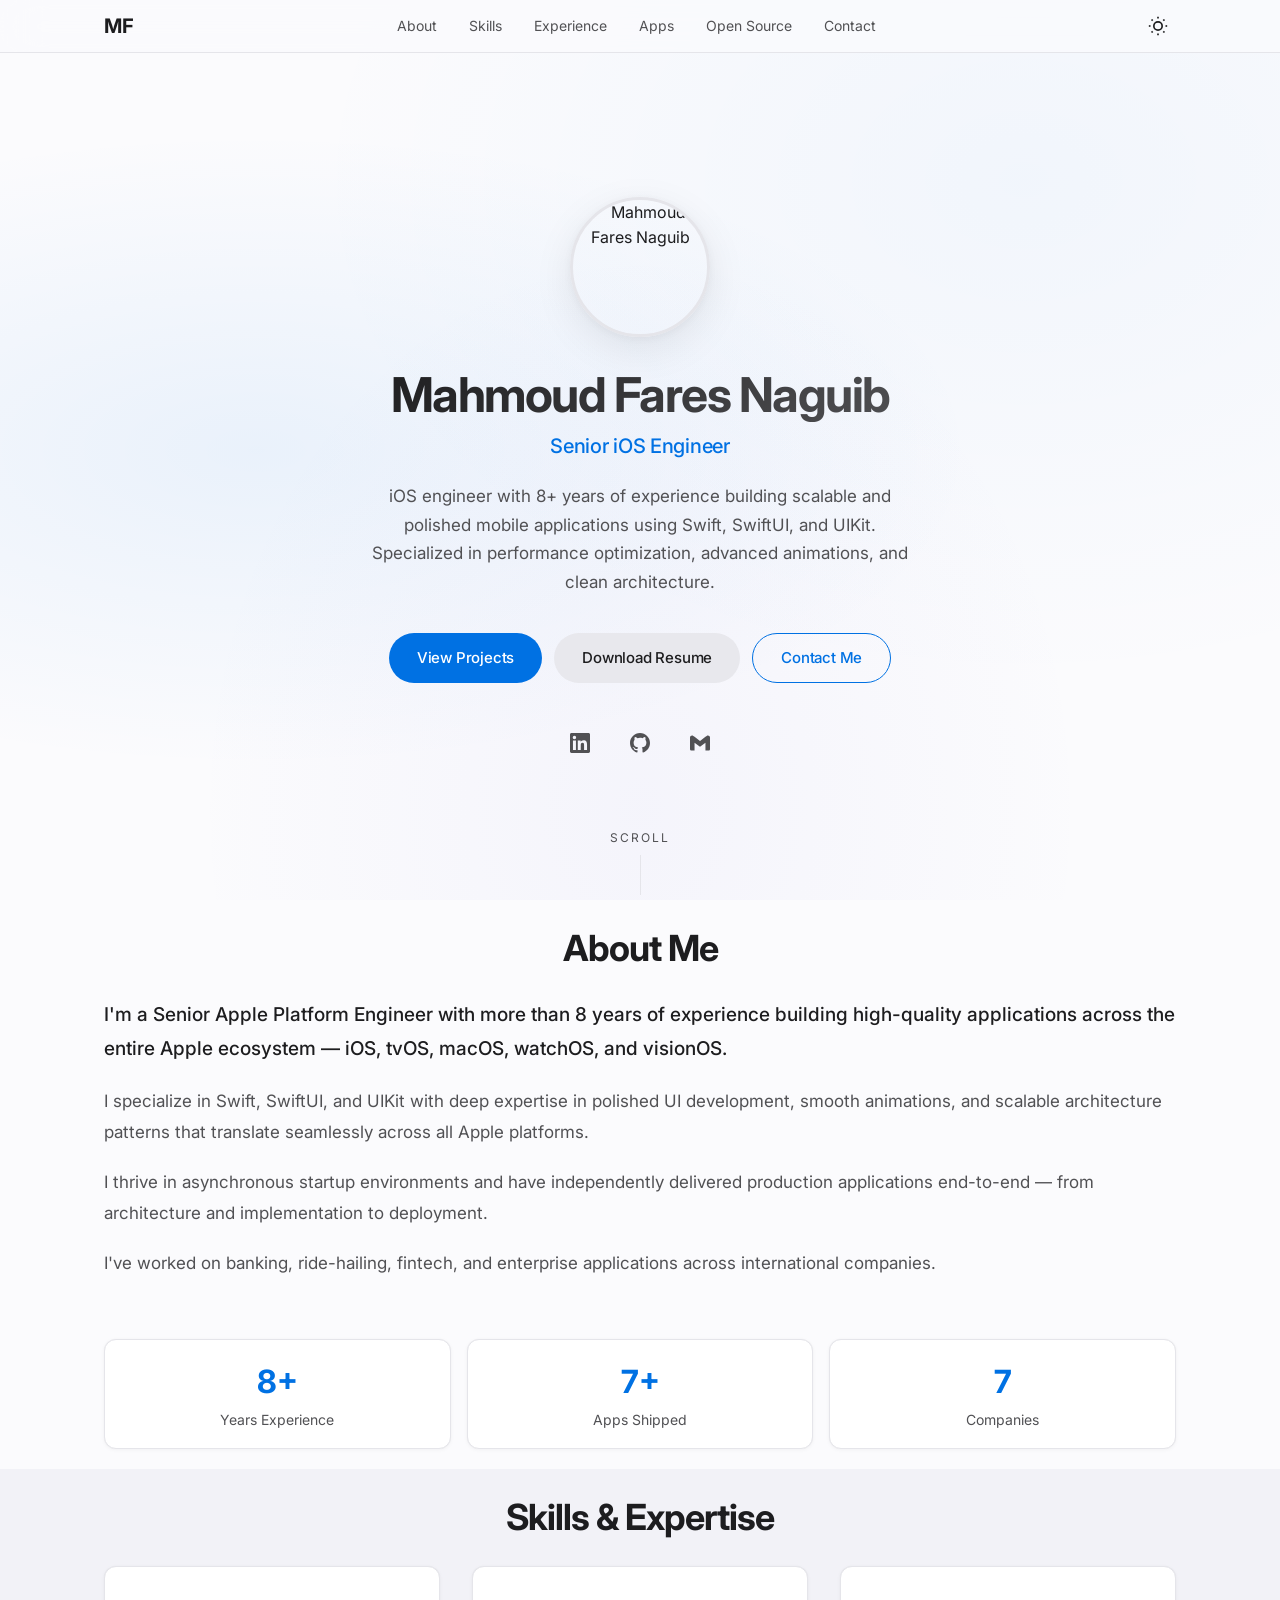
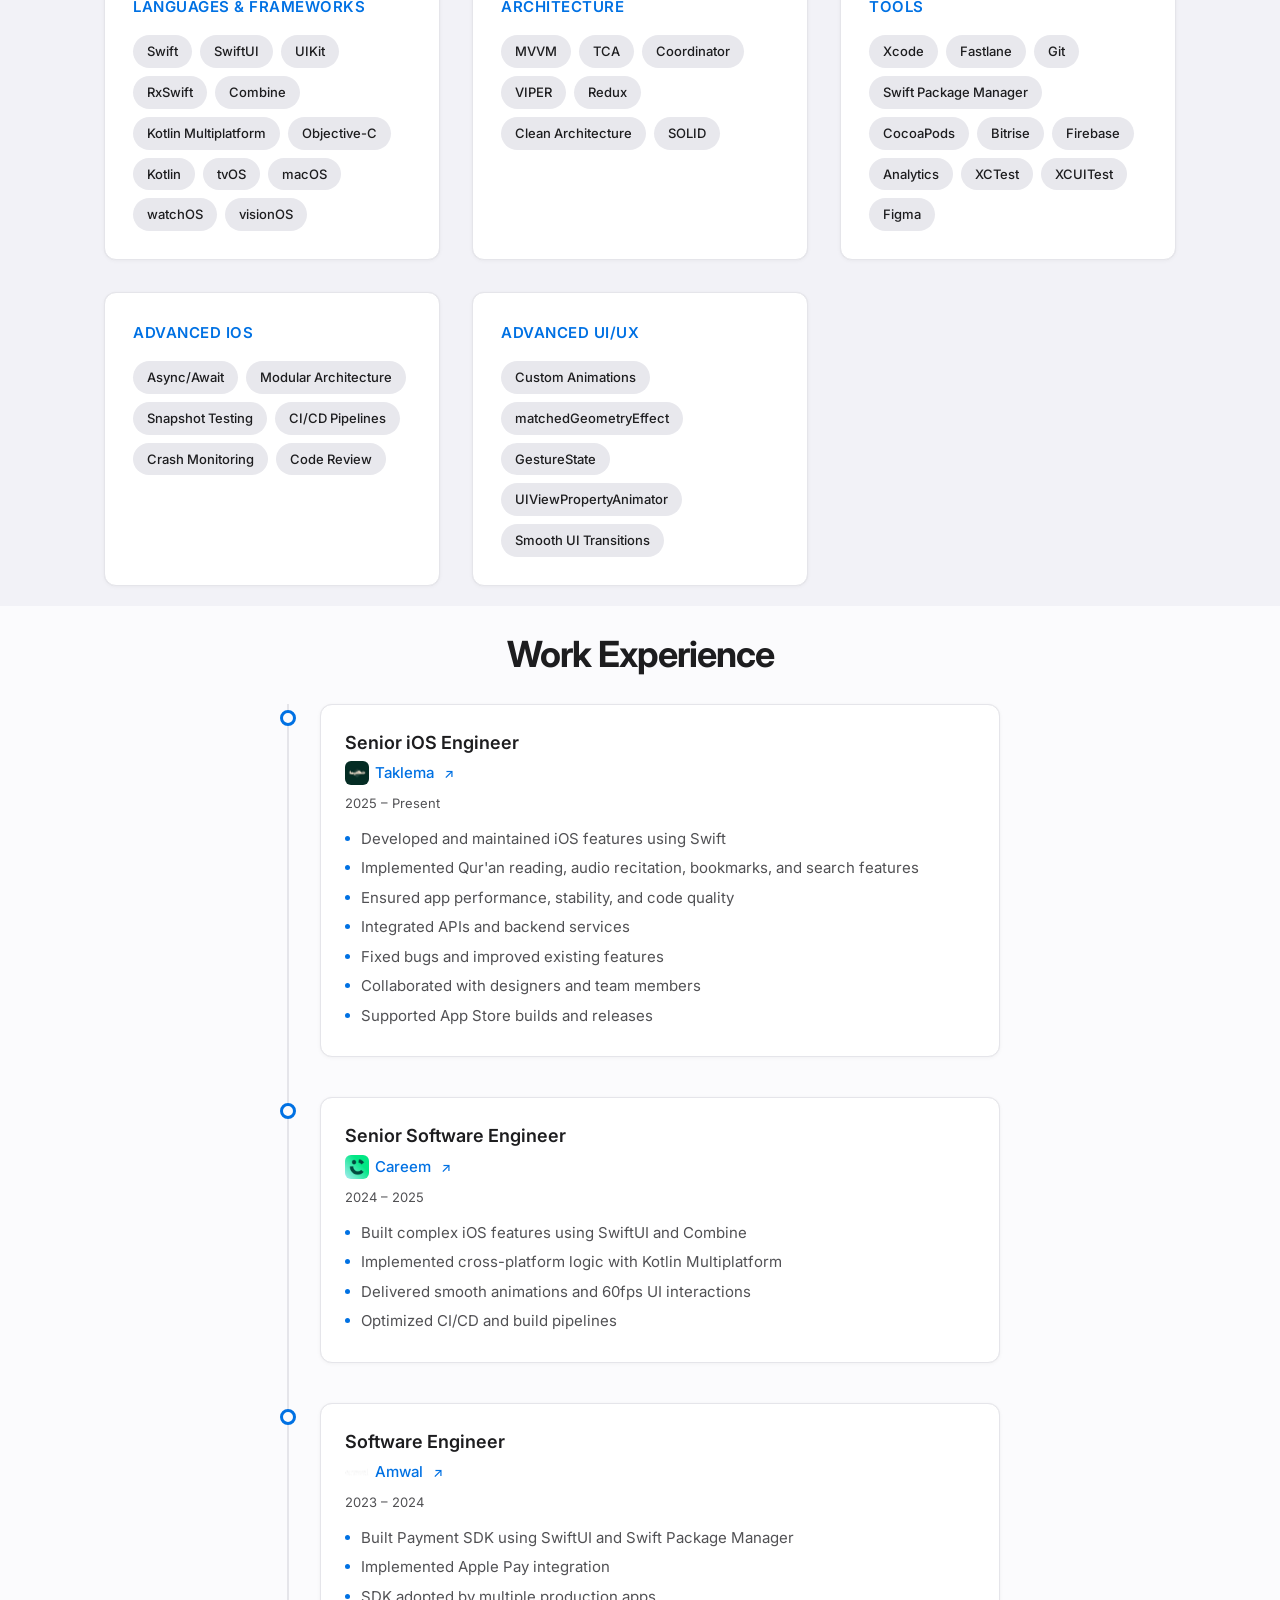
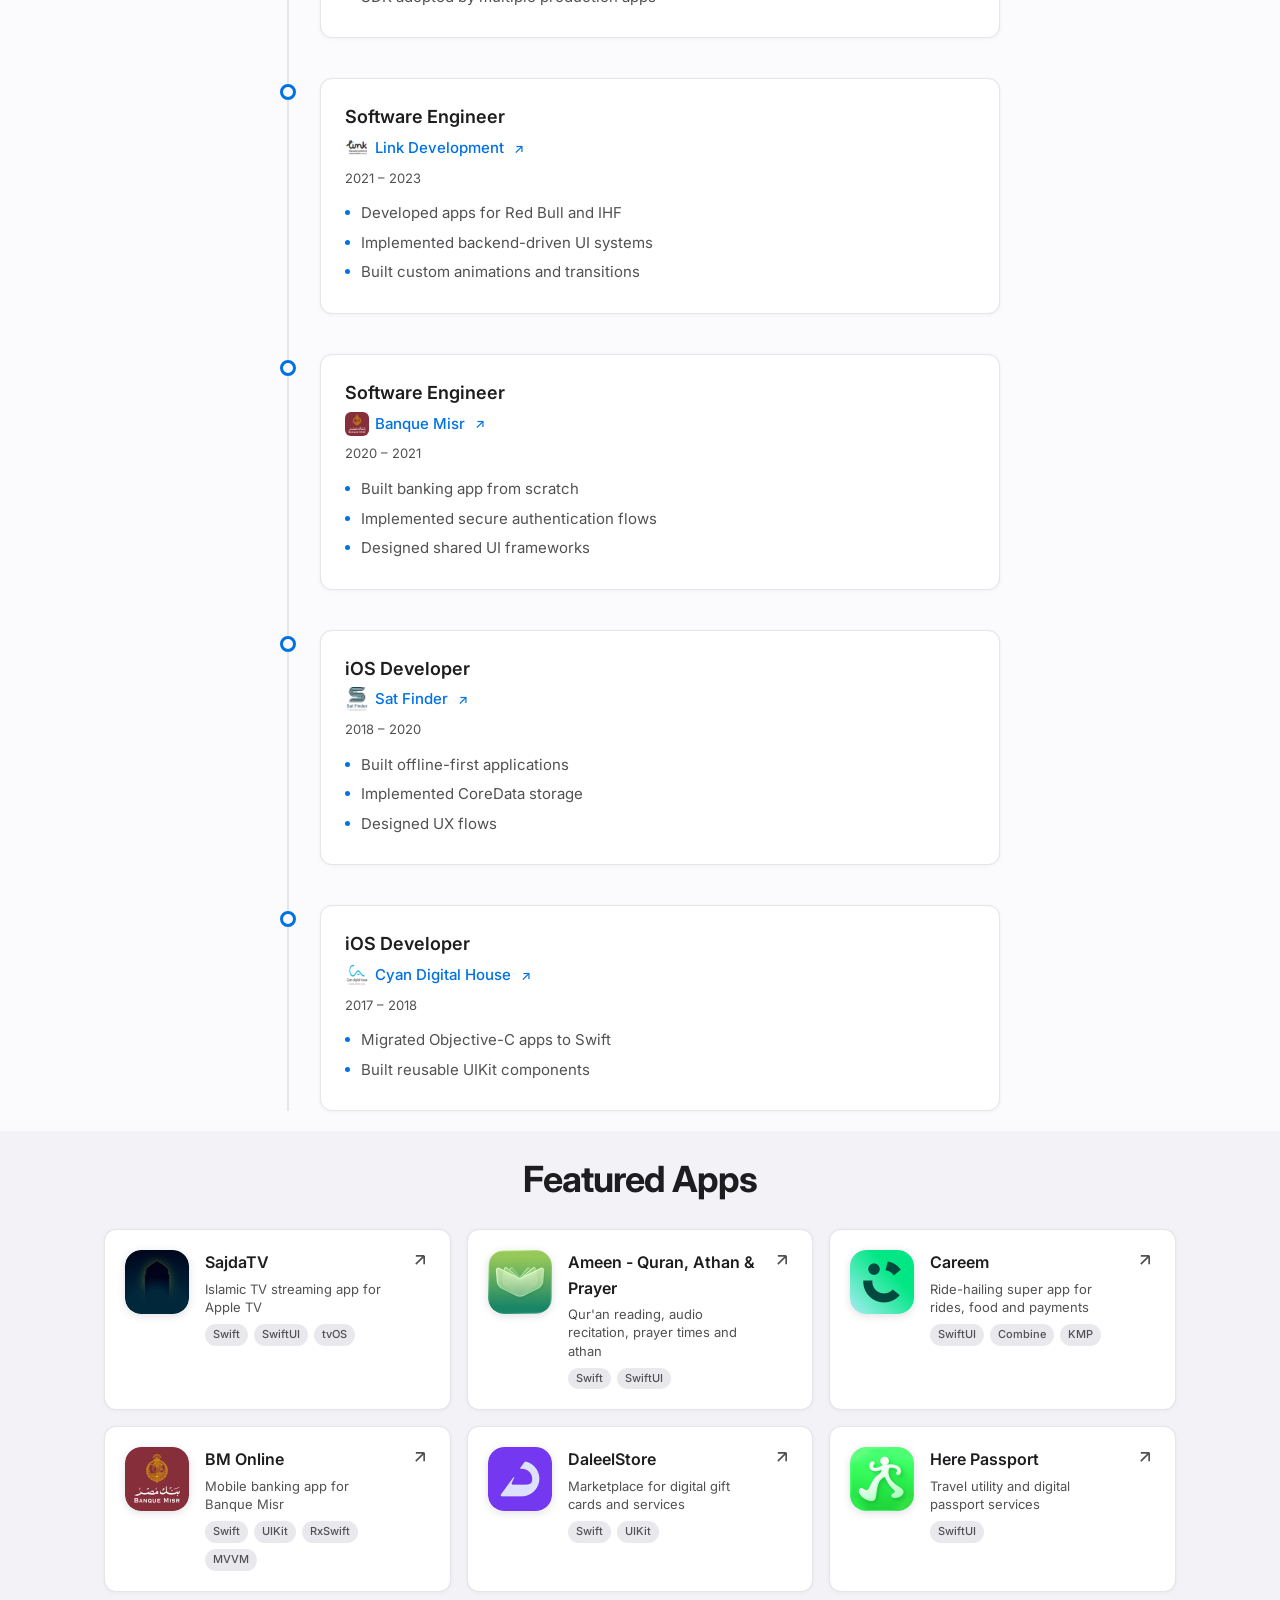
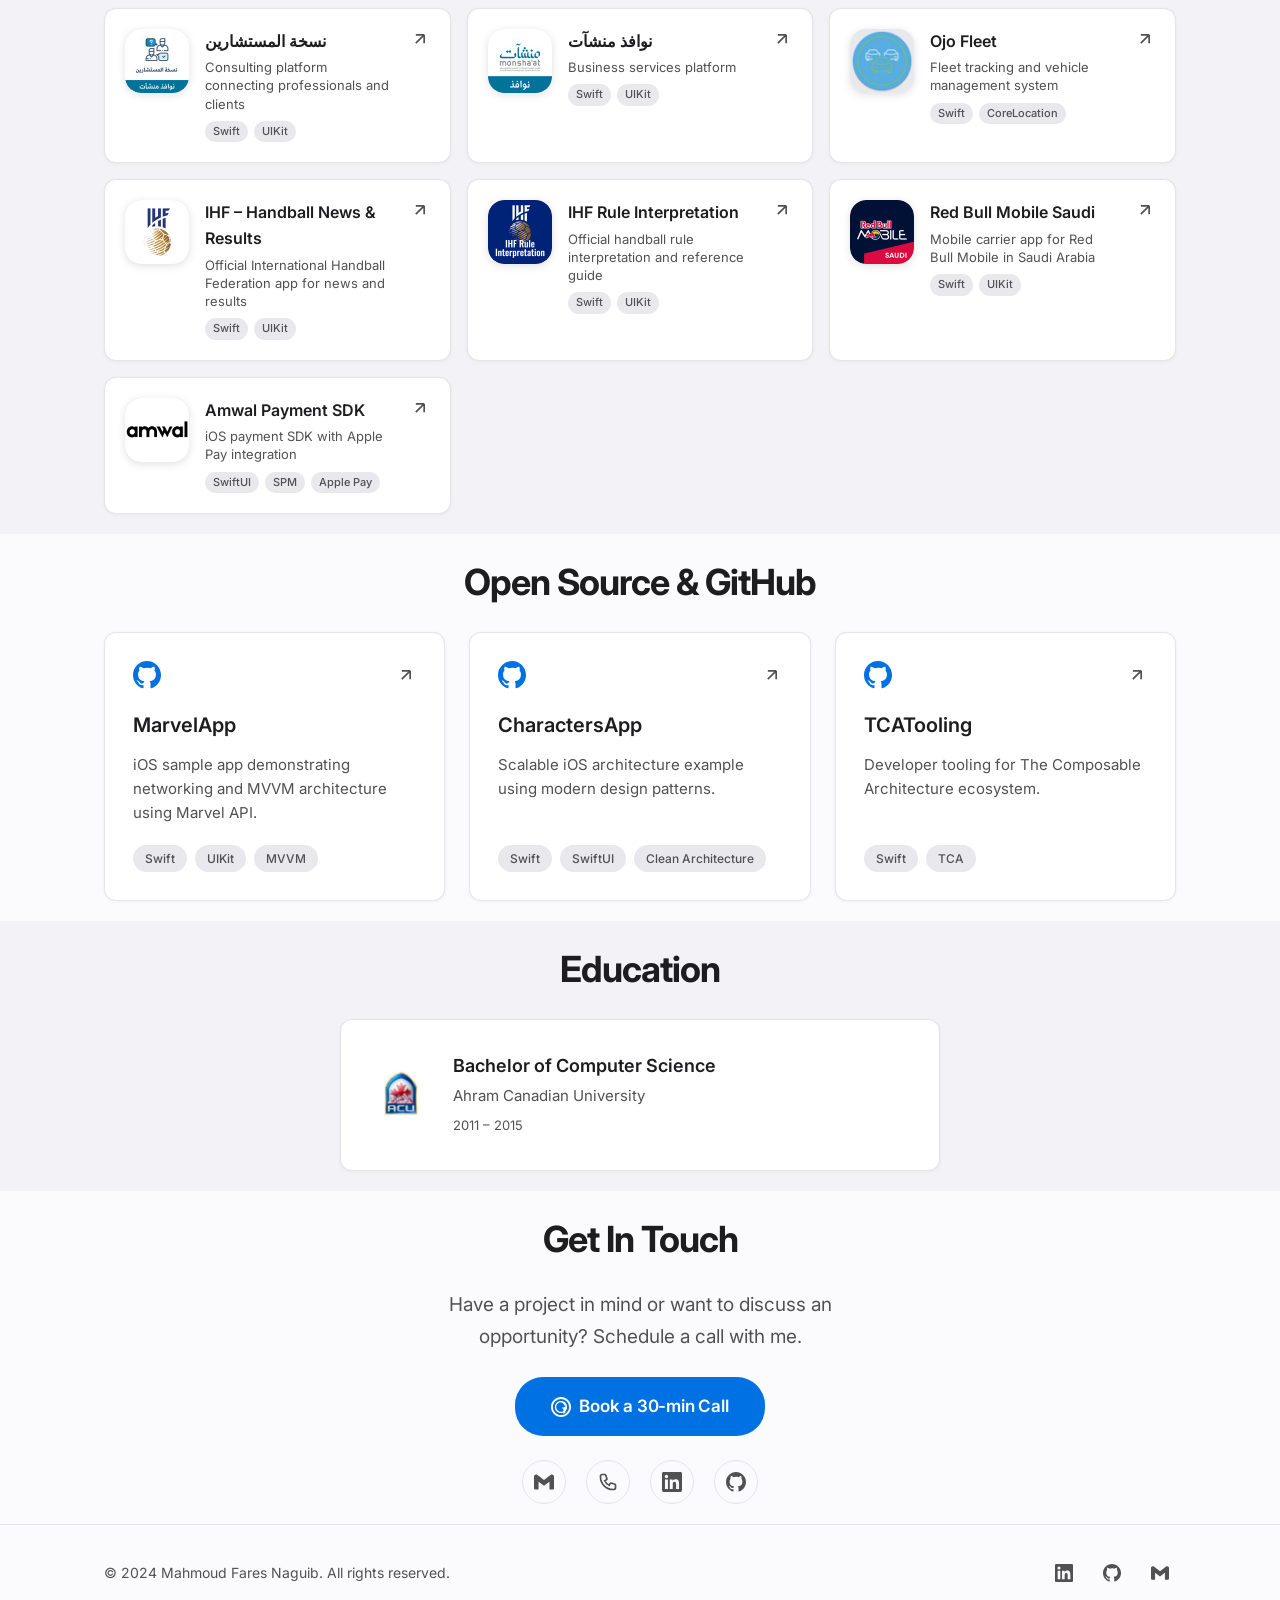
==== commit 30a4a237: "add companies logo" ====
--- a/index.html
+++ b/index.html
@@ -206,7 +206,7 @@
           <div class="timeline__content">
             <div class="timeline__header">
               <h3>Senior iOS Engineer</h3>
-              <a href="https://www.linkedin.com/company/%D8%AA%D9%83%D9%84%D9%8A%D9%85%D8%A7-taklema" target="_blank" rel="noopener" class="timeline__company">Taklema</a>
+              <a href="https://www.linkedin.com/company/%D8%AA%D9%83%D9%84%D9%8A%D9%85%D8%A7-taklema" target="_blank" rel="noopener" class="timeline__company"><img src="img/companies/taklema.png" alt="Taklema" class="timeline__logo">Taklema</a>
               <span class="timeline__date"> 2025 &ndash; Present</span>
             </div>
             <ul class="timeline__list">
@@ -226,7 +226,7 @@
           <div class="timeline__content">
             <div class="timeline__header">
               <h3>Senior Software Engineer</h3>
-              <a href="https://www.careem.com" target="_blank" rel="noopener" class="timeline__company">Careem</a>
+              <a href="https://www.careem.com" target="_blank" rel="noopener" class="timeline__company"><img src="img/companies/careem.jpg" alt="Careem" class="timeline__logo">Careem</a>
               <span class="timeline__date">2024 &ndash; 2025</span>
             </div>
             <ul class="timeline__list">
@@ -243,7 +243,7 @@
           <div class="timeline__content">
             <div class="timeline__header">
               <h3>Software Engineer</h3>
-              <a href="https://amwal.tech/en" target="_blank" rel="noopener" class="timeline__company">Amwal</a>
+              <a href="https://amwal.tech/en" target="_blank" rel="noopener" class="timeline__company"><img src="img/companies/amwal.png" alt="Amwal" class="timeline__logo">Amwal</a>
               <span class="timeline__date">2023 &ndash; 2024</span>
             </div>
             <ul class="timeline__list">
@@ -259,7 +259,7 @@
           <div class="timeline__content">
             <div class="timeline__header">
               <h3>Software Engineer</h3>
-              <a href="https://linkdevelopment.com" target="_blank" rel="noopener" class="timeline__company">Link Development</a>
+              <a href="https://linkdevelopment.com" target="_blank" rel="noopener" class="timeline__company"><img src="img/companies/linkdev.png" alt="Link Development" class="timeline__logo">Link Development</a>
               <span class="timeline__date">2021 &ndash; 2023</span>
             </div>
             <ul class="timeline__list">
@@ -275,7 +275,7 @@
           <div class="timeline__content">
             <div class="timeline__header">
               <h3>Software Engineer</h3>
-              <a href="https://www.banquemisr.com" target="_blank" rel="noopener" class="timeline__company">Banque Misr</a>
+              <a href="https://www.banquemisr.com" target="_blank" rel="noopener" class="timeline__company"><img src="img/companies/banquemisr.jpg" alt="Banque Misr" class="timeline__logo">Banque Misr</a>
               <span class="timeline__date">2020 &ndash; 2021</span>
             </div>
             <ul class="timeline__list">
@@ -291,7 +291,7 @@
           <div class="timeline__content">
             <div class="timeline__header">
               <h3>iOS Developer</h3>
-              <a href="https://www.sat-finder.com" target="_blank" rel="noopener" class="timeline__company">Sat Finder</a>
+              <a href="https://www.sat-finder.com" target="_blank" rel="noopener" class="timeline__company"><img src="img/companies/satfinder.png" alt="Sat Finder" class="timeline__logo">Sat Finder</a>
               <span class="timeline__date">2018 &ndash; 2020</span>
             </div>
             <ul class="timeline__list">
@@ -307,7 +307,7 @@
           <div class="timeline__content">
             <div class="timeline__header">
               <h3>iOS Developer</h3>
-              <a href="https://cyandh.com" target="_blank" rel="noopener" class="timeline__company">Cyan Digital House</a>
+              <a href="https://cyandh.com" target="_blank" rel="noopener" class="timeline__company"><img src="img/companies/cyandh.png" alt="Cyan Digital House" class="timeline__logo">Cyan Digital House</a>
               <span class="timeline__date">2017 &ndash; 2018</span>
             </div>
             <ul class="timeline__list">
--- a/style.css
+++ b/style.css
@@ -700,13 +700,22 @@
 }
 
 .timeline__company {
-  display: inline-block;
+  display: inline-flex;
+  align-items: center;
+  gap: 6px;
   font-size: 15px;
   font-weight: 500;
   color: var(--color-accent);
   margin-bottom: 4px;
   text-decoration: none;
   transition: opacity var(--transition);
+}
+.timeline__logo {
+  width: 24px;
+  height: 24px;
+  border-radius: 6px;
+  object-fit: cover;
+  flex-shrink: 0;
 }
 a.timeline__company::after {
   content: '↗';
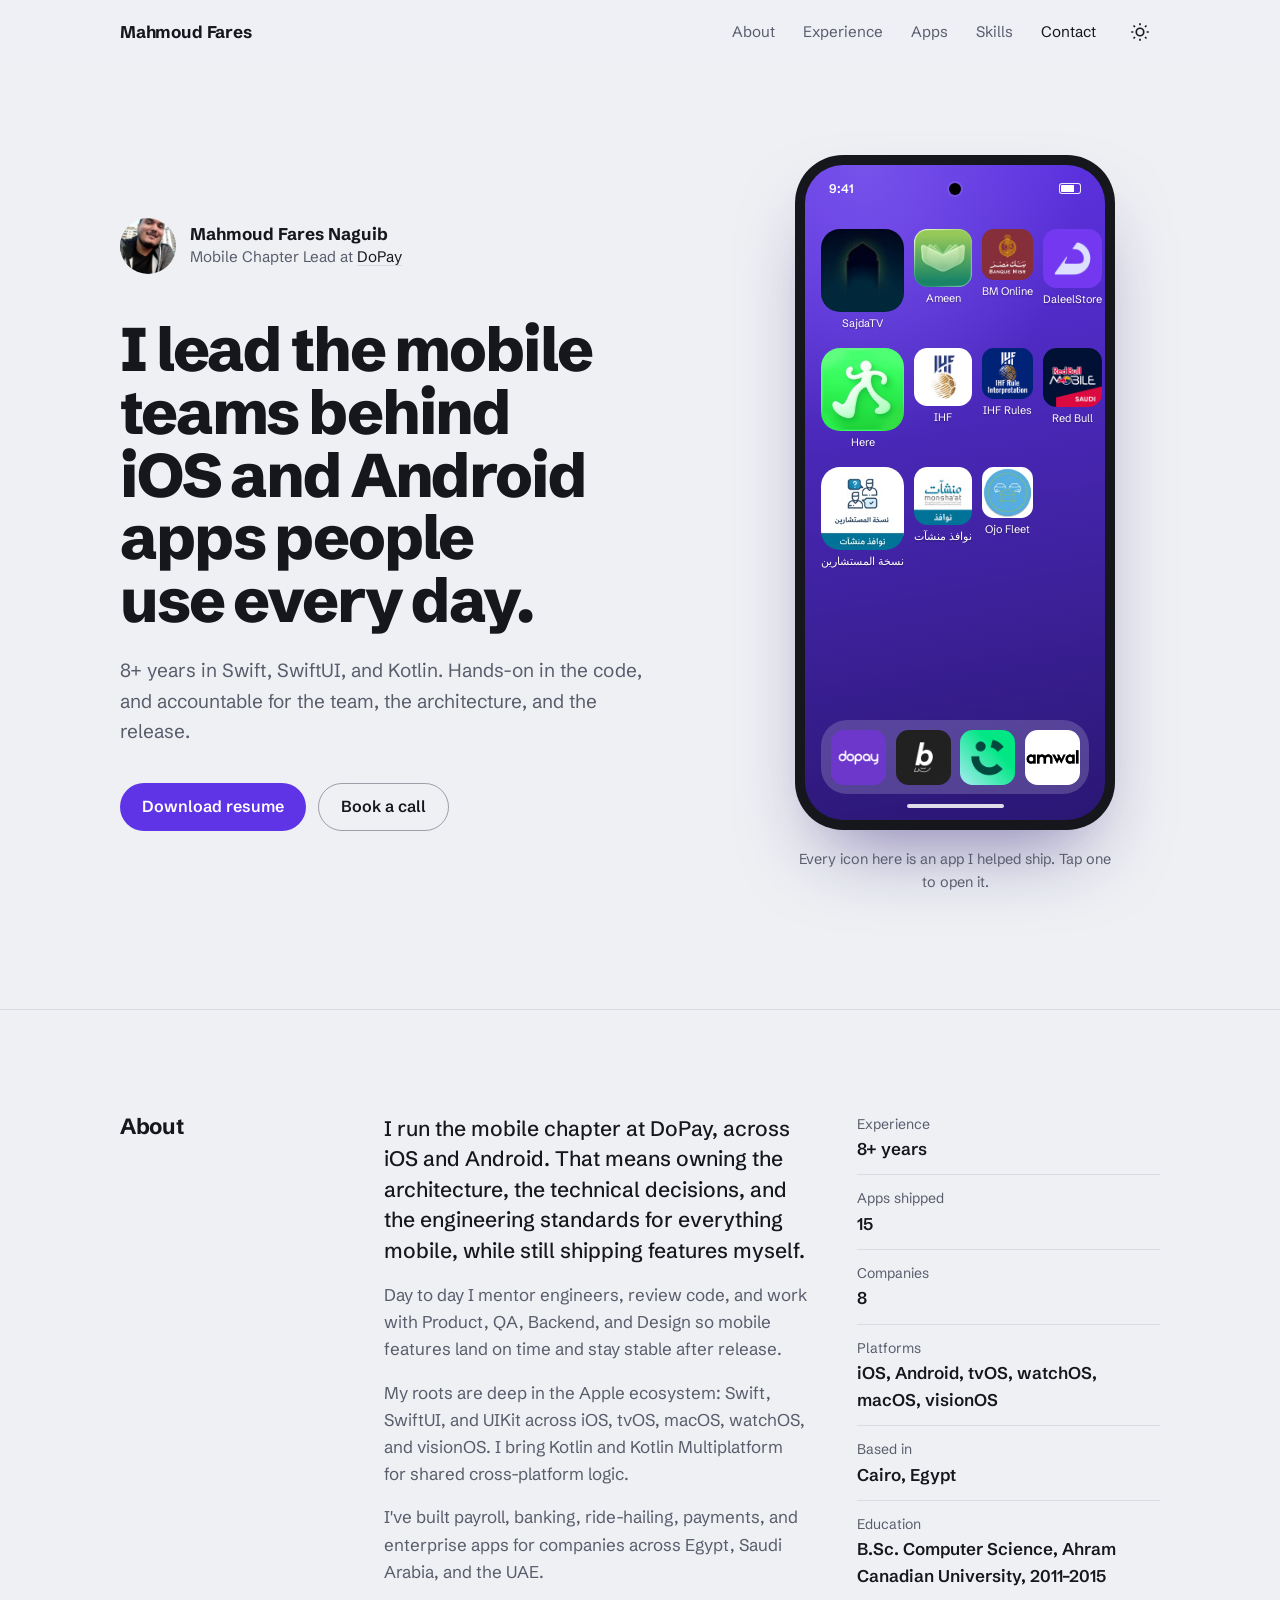
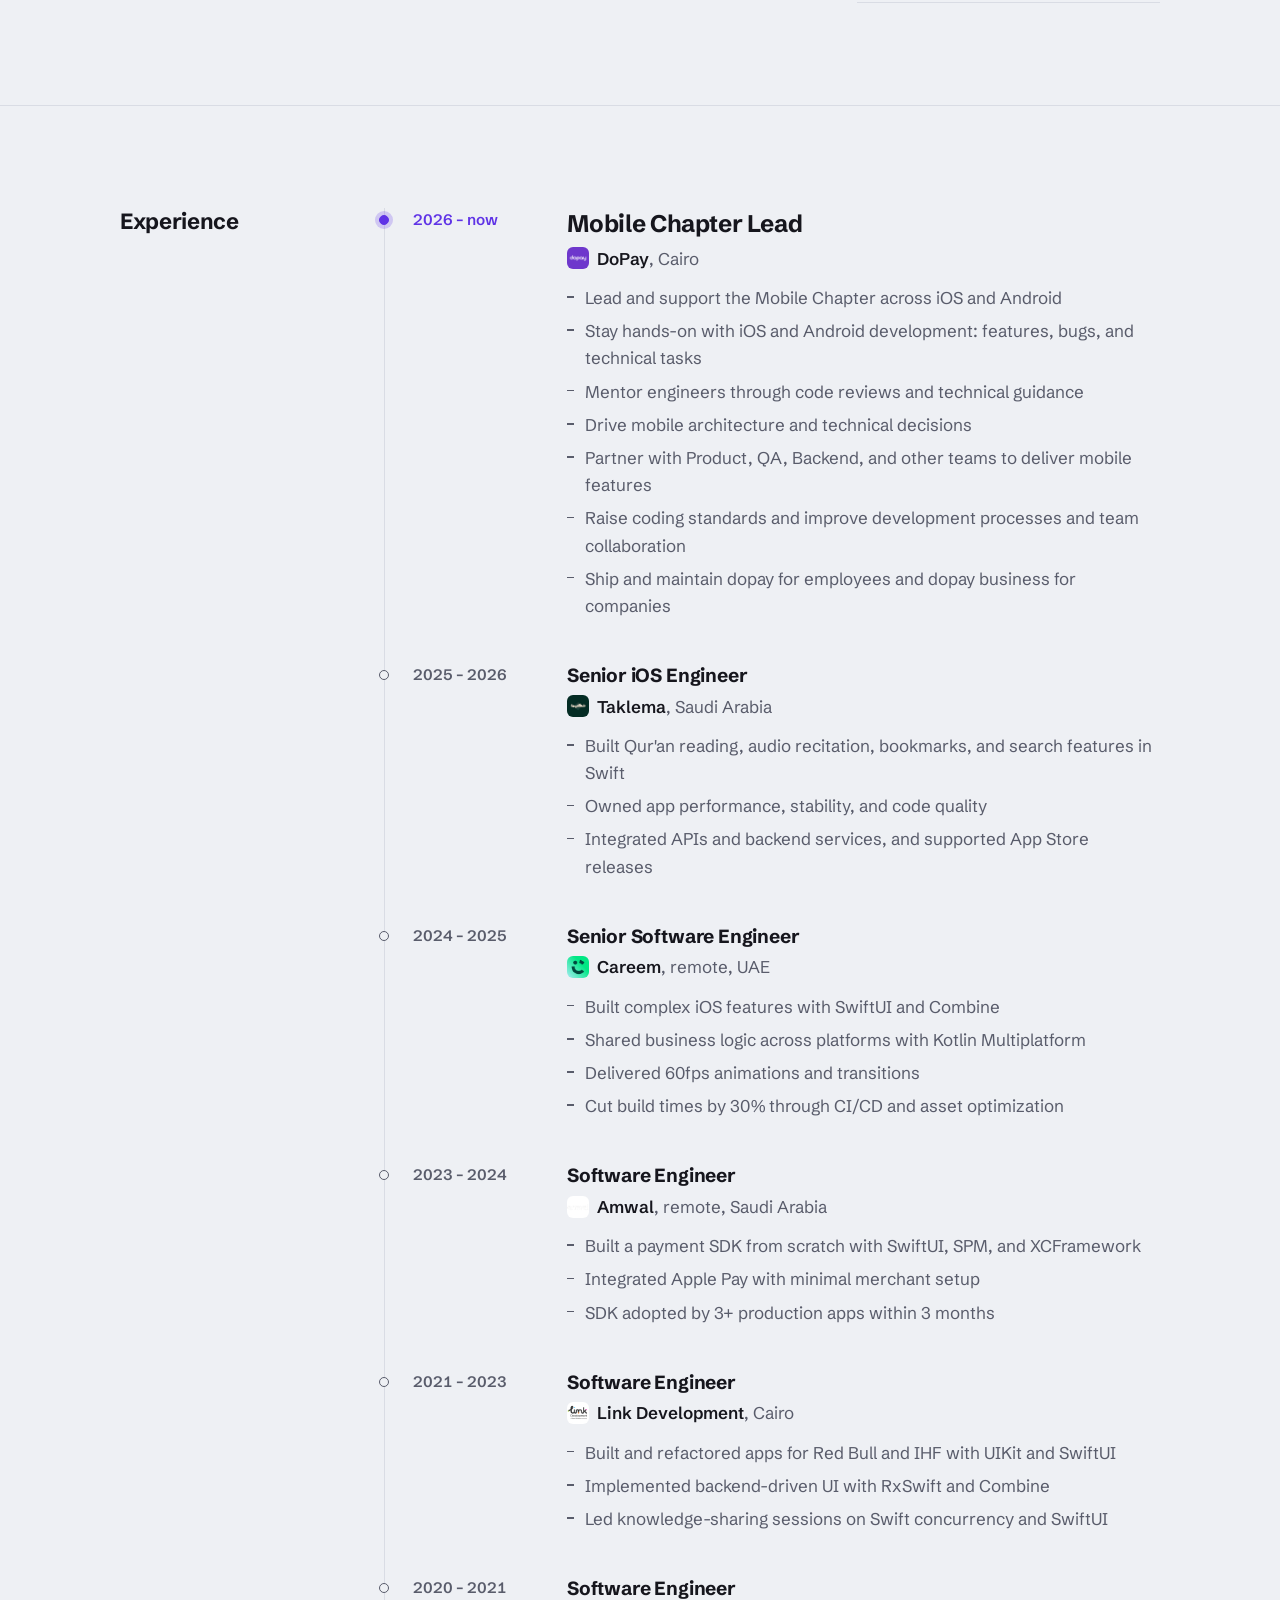
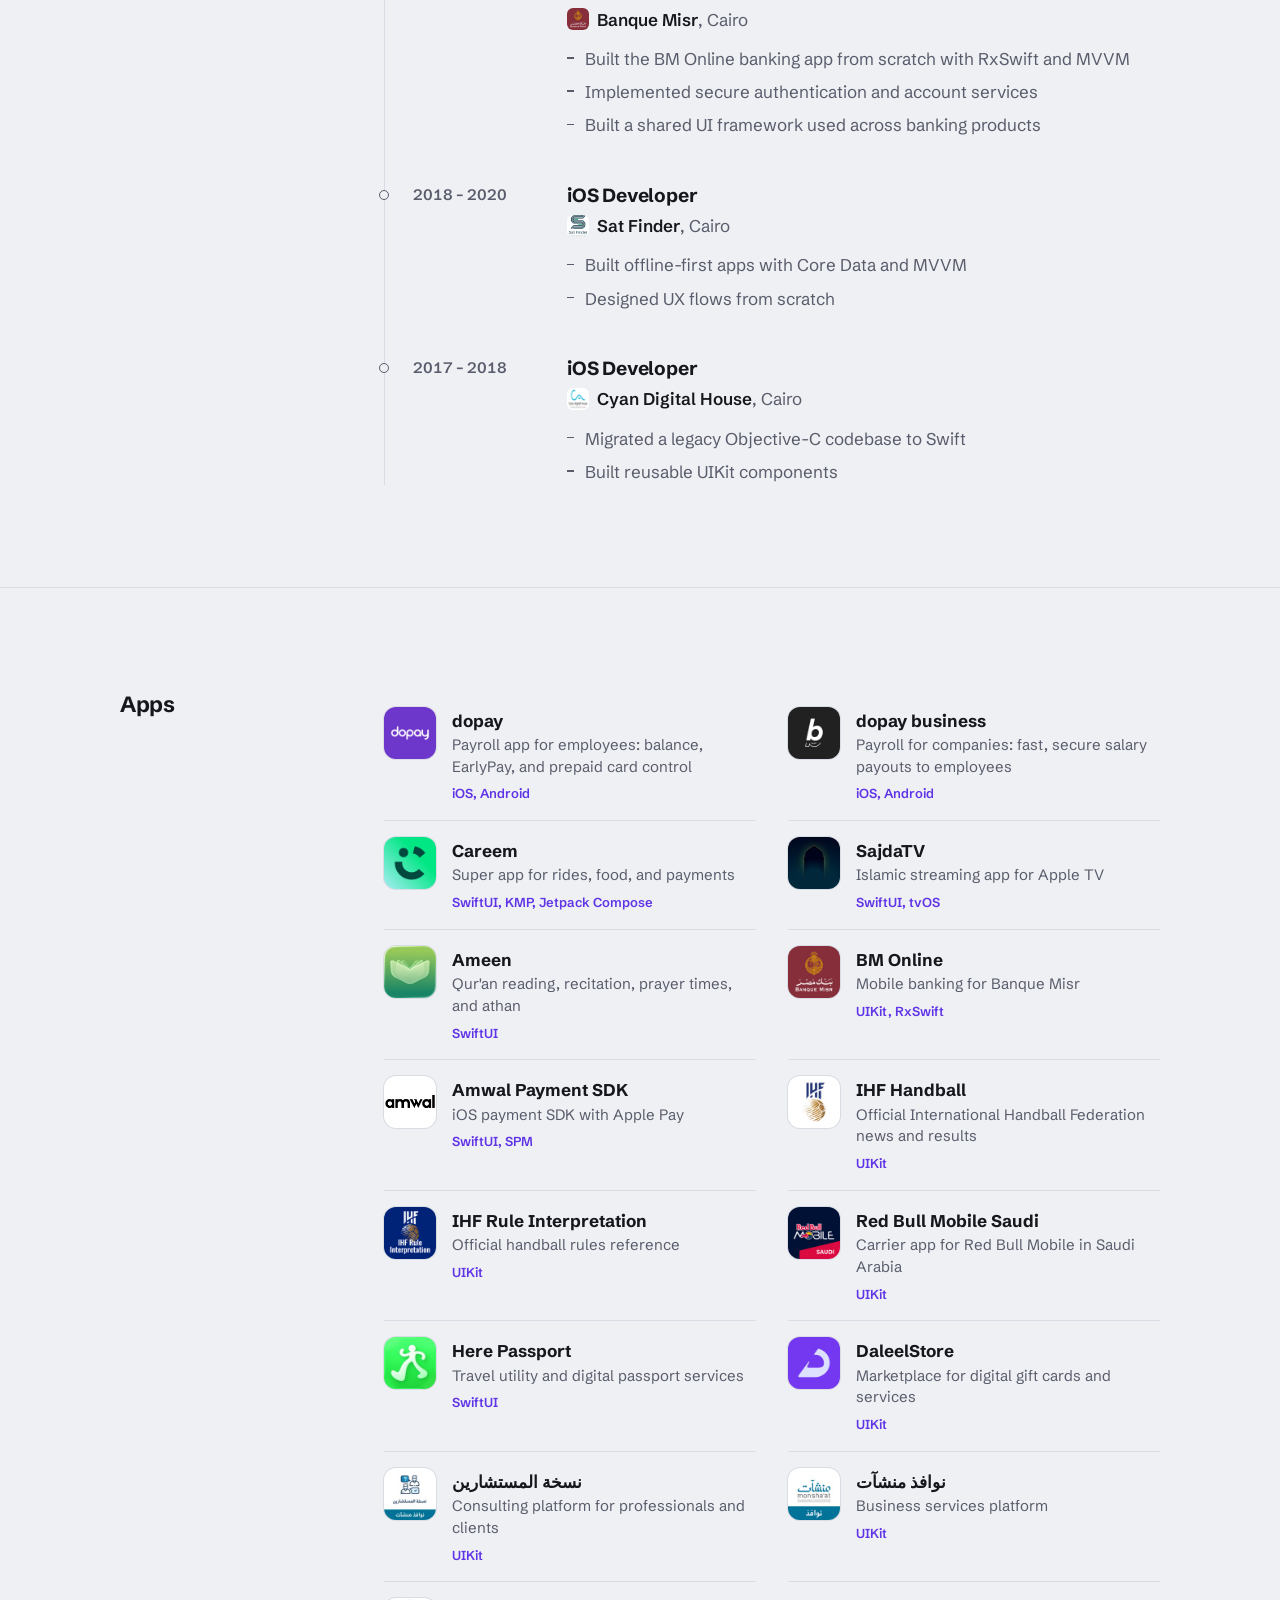
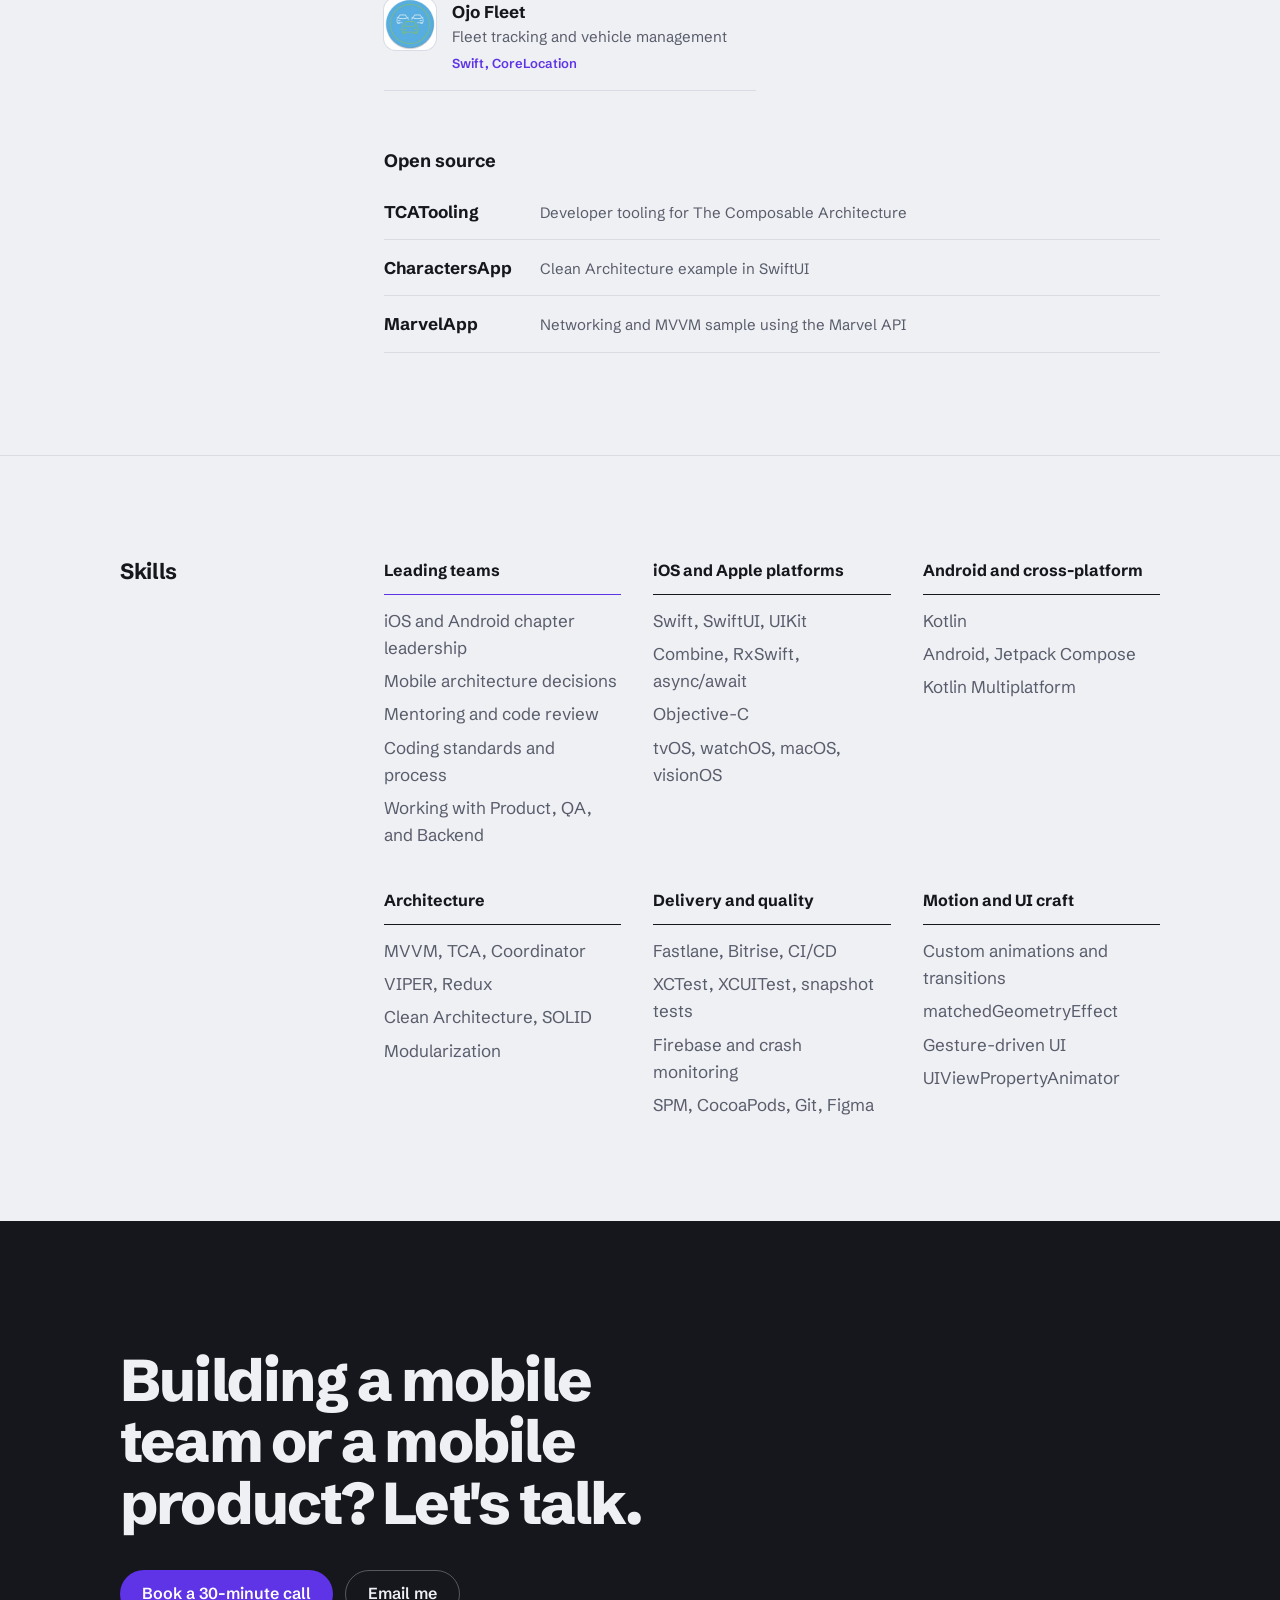
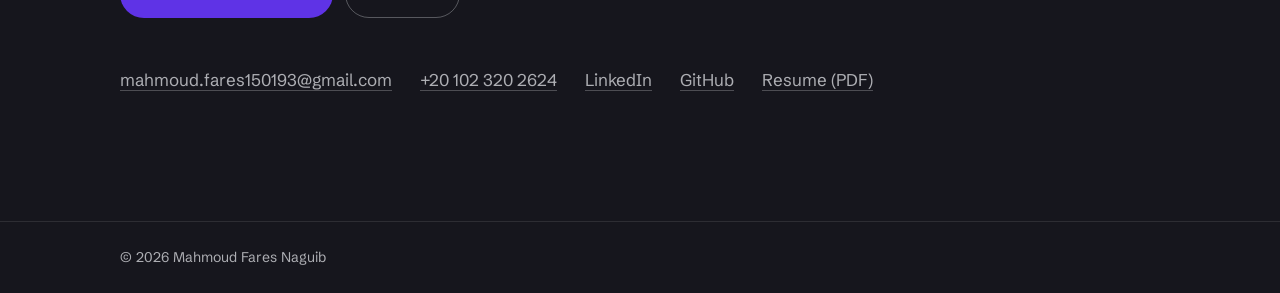
==== commit 10cc03c9: "Redesign portfolio as Mobile Chapter Lead - Rebrand to Mobile Chapter Lead (iOS + Android) at DoPay;" ====
--- a/index.html
+++ b/index.html
@@ -3,677 +3,437 @@
 <head>
   <meta charset="UTF-8">
   <meta name="viewport" content="width=device-width, initial-scale=1.0">
-  <meta name="description" content="Mahmoud Fares Naguib - Senior iOS Engineer crafting high-performance iOS apps with pixel-perfect UI, smooth animations, and scalable architecture.">
-  <meta property="og:title" content="Mahmoud Fares Naguib - Senior iOS Engineer">
-  <meta property="og:description" content="iOS engineer with 8+ years of experience building scalable and polished mobile applications using Swift, SwiftUI, and UIKit.">
-  <meta property="og:url" content="https://knight6700.github.io/">
-  <meta name="theme-color" content="#ffffff">
+  <meta name="description" content="Mahmoud Fares Naguib - Mobile Chapter Lead leading iOS and Android teams, building high-performance mobile apps with scalable architecture and polished UI.">
+  <meta property="og:title" content="Mahmoud Fares Naguib - Mobile Chapter Lead">
+  <meta property="og:description" content="Mobile Chapter Lead with 8+ years of experience leading and building scalable, polished iOS and Android applications.">
+  <meta property="og:url" content="https://mahmoudfares.is-a.dev/">
+  <meta property="og:image" content="https://mahmoudfares.is-a.dev/img/og.jpg">
+  <meta name="theme-color" content="#EEF0F4">
   <link rel="apple-touch-icon" href="img/apple-icon.png">
   <link rel="shortcut icon" type="image/png" href="img/favicon.png">
   <link rel="preconnect" href="https://fonts.googleapis.com">
   <link rel="preconnect" href="https://fonts.gstatic.com" crossorigin>
-  <link href="https://fonts.googleapis.com/css2?family=Inter:wght@300;400;500;600;700&display=swap" rel="stylesheet">
-  <link rel="stylesheet" href="style.css?v=3.0">
-  <title>Mahmoud Fares Naguib - Senior iOS Engineer</title>
+  <link href="https://fonts.googleapis.com/css2?family=Schibsted+Grotesk:wght@400;500;600;700;800&display=swap" rel="stylesheet">
+  <script>
+    try {
+      var t = localStorage.getItem('theme') || (matchMedia('(prefers-color-scheme: dark)').matches ? 'dark' : 'light');
+      document.documentElement.setAttribute('data-theme', t);
+    } catch (e) {}
+  </script>
+  <link rel="stylesheet" href="style.css?v=4.2">
+  <title>Mahmoud Fares Naguib - Mobile Chapter Lead</title>
 </head>
 <body>
 
-  <!-- Navigation -->
-  <nav class="nav" id="nav">
-    <div class="nav__container">
-      <a href="#hero" class="nav__logo">MF</a>
-      <div class="nav__links">
+  <a class="skip-link" href="#main">Skip to content</a>
+
+  <header class="nav" id="nav">
+    <div class="nav__inner">
+      <a href="#top" class="nav__brand">Mahmoud Fares</a>
+      <nav class="nav__links" aria-label="Sections">
         <a href="#about" class="nav__link">About</a>
-        <a href="#skills" class="nav__link">Skills</a>
         <a href="#experience" class="nav__link">Experience</a>
         <a href="#apps" class="nav__link">Apps</a>
-        <a href="#opensource" class="nav__link">Open Source</a>
+        <a href="#skills" class="nav__link">Skills</a>
         <a href="#contact" class="nav__link">Contact</a>
-      </div>
-      <button class="nav__theme-toggle" id="themeToggle" aria-label="Toggle dark mode">
-        <svg class="nav__theme-icon nav__theme-icon--sun" viewBox="0 0 24 24" fill="none" stroke="currentColor" stroke-width="2"><circle cx="12" cy="12" r="5"/><line x1="12" y1="1" x2="12" y2="3"/><line x1="12" y1="21" x2="12" y2="23"/><line x1="4.22" y1="4.22" x2="5.64" y2="5.64"/><line x1="18.36" y1="18.36" x2="19.78" y2="19.78"/><line x1="1" y1="12" x2="3" y2="12"/><line x1="21" y1="12" x2="23" y2="12"/><line x1="4.22" y1="19.78" x2="5.64" y2="18.36"/><line x1="18.36" y1="5.64" x2="19.78" y2="4.22"/></svg>
-        <svg class="nav__theme-icon nav__theme-icon--moon" viewBox="0 0 24 24" fill="none" stroke="currentColor" stroke-width="2"><path d="M21 12.79A9 9 0 1 1 11.21 3 7 7 0 0 0 21 12.79z"/></svg>
-      </button>
-      <button class="nav__mobile-toggle" id="mobileToggle" aria-label="Toggle menu">
-        <span></span>
-        <span></span>
-        <span></span>
-      </button>
+      </nav>
+      <div class="nav__actions">
+        <button class="icon-btn" id="themeToggle" type="button" aria-label="Toggle dark mode">
+          <svg class="icon-sun" viewBox="0 0 24 24" fill="none" stroke="currentColor" stroke-width="2" aria-hidden="true"><circle cx="12" cy="12" r="4.5"/><path d="M12 1.5v2.5M12 20v2.5M4.2 4.2l1.8 1.8M18 18l1.8 1.8M1.5 12H4M20 12h2.5M4.2 19.8 6 18M18 6l1.8-1.8"/></svg>
+          <svg class="icon-moon" viewBox="0 0 24 24" fill="none" stroke="currentColor" stroke-width="2" aria-hidden="true"><path d="M21 12.79A9 9 0 1 1 11.21 3 7 7 0 0 0 21 12.79z"/></svg>
+        </button>
+        <button class="icon-btn nav__menu-btn" id="mobileToggle" type="button" aria-label="Open menu" aria-expanded="false" aria-controls="mobileMenu">
+          <span></span><span></span>
+        </button>
+      </div>
     </div>
-  </nav>
-
-  <!-- Mobile Menu -->
-  <div class="mobile-menu" id="mobileMenu">
-    <a href="#about" class="mobile-menu__link">About</a>
-    <a href="#skills" class="mobile-menu__link">Skills</a>
-    <a href="#experience" class="mobile-menu__link">Experience</a>
-    <a href="#apps" class="mobile-menu__link">Apps</a>
-    <a href="#opensource" class="mobile-menu__link">Open Source</a>
-    <a href="#contact" class="mobile-menu__link">Contact</a>
-  </div>
-
-  <!-- Hero Section -->
-  <section class="hero" id="hero">
-    <div class="hero__bg-gradient"></div>
-    <div class="hero__content reveal">
-      <div class="hero__avatar">
-        <img src="img/profile-pic.png" alt="Mahmoud Fares Naguib" class="hero__avatar-img">
-      </div>
-      <h1 class="hero__name">Mahmoud Fares Naguib</h1>
-      <p class="hero__title">Senior iOS Engineer</p>
-      <p class="hero__tagline">iOS engineer with 8+ years of experience building scalable and polished mobile applications using Swift, SwiftUI, and UIKit. Specialized in performance optimization, advanced animations, and clean architecture.</p>
-      <div class="hero__cta">
-        <a href="#apps" class="btn btn--primary">View Projects</a>
-        <a href="files/MahmoudFaresiOSCV.pdf" class="btn btn--secondary" target="_blank" rel="noopener">Download Resume</a>
-        <a href="https://calendly.com/mahmoud-fariss9394/30min" target="_blank" rel="noopener noreferrer" class="btn btn--ghost">Contact Me</a>
-      </div>
-      <div class="hero__socials">
-        <a href="https://www.linkedin.com/in/mahmoud-fariss-712667154/" target="_blank" rel="noopener noreferrer" aria-label="LinkedIn">
-          <svg viewBox="0 0 24 24" fill="currentColor"><path d="M20.447 20.452h-3.554v-5.569c0-1.328-.027-3.037-1.852-3.037-1.853 0-2.136 1.445-2.136 2.939v5.667H9.351V9h3.414v1.561h.046c.477-.9 1.637-1.85 3.37-1.85 3.601 0 4.267 2.37 4.267 5.455v6.286zM5.337 7.433a2.062 2.062 0 01-2.063-2.065 2.064 2.064 0 112.063 2.065zm1.782 13.019H3.555V9h3.564v11.452zM22.225 0H1.771C.792 0 0 .774 0 1.729v20.542C0 23.227.792 24 1.771 24h20.451C23.2 24 24 23.227 24 22.271V1.729C24 .774 23.2 0 22.222 0h.003z"/></svg>
-        </a>
-        <a href="https://github.com/knight6700" target="_blank" rel="noopener noreferrer" aria-label="GitHub">
-          <svg viewBox="0 0 24 24" fill="currentColor"><path d="M12 0C5.374 0 0 5.373 0 12c0 5.302 3.438 9.8 8.207 11.387.599.111.793-.261.793-.577v-2.234c-3.338.726-4.033-1.416-4.033-1.416-.546-1.387-1.333-1.756-1.333-1.756-1.089-.745.083-.729.083-.729 1.205.084 1.839 1.237 1.839 1.237 1.07 1.834 2.807 1.304 3.492.997.107-.775.418-1.305.762-1.604-2.665-.305-5.467-1.334-5.467-5.931 0-1.311.469-2.381 1.236-3.221-.124-.303-.535-1.524.117-3.176 0 0 1.008-.322 3.301 1.23A11.509 11.509 0 0112 5.803c1.02.005 2.047.138 3.006.404 2.291-1.552 3.297-1.23 3.297-1.23.653 1.653.242 2.874.118 3.176.77.84 1.235 1.911 1.235 3.221 0 4.609-2.807 5.624-5.479 5.921.43.372.823 1.102.823 2.222v3.293c0 .319.192.694.801.576C20.566 21.797 24 17.3 24 12c0-6.627-5.373-12-12-12z"/></svg>
-        </a>
-        <a href="mailto:mahmoud.fariss9394@gmail.com" aria-label="Email">
-          <svg viewBox="0 0 24 24" fill="currentColor"><path d="M24 5.457v13.909c0 .904-.732 1.636-1.636 1.636h-3.819V11.73L12 16.64l-6.545-4.91v9.273H1.636A1.636 1.636 0 010 19.366V5.457c0-2.023 2.309-3.178 3.927-1.964L5.455 4.64 12 9.548l6.545-4.91 1.528-1.145C21.69 2.28 24 3.434 24 5.457z"/></svg>
-        </a>
-      </div>
-    </div>
-    <div class="hero__scroll-indicator">
-      <span>Scroll</span>
-      <div class="hero__scroll-line"></div>
-    </div>
-  </section>
-
-  <!-- About Section -->
-  <section class="section" id="about">
-    <div class="container">
-      <h2 class="section__title reveal">About Me</h2>
-      <div class="about reveal">
-        <div class="about__text">
-          <p>I'm a Senior Apple Platform Engineer with more than 8 years of experience building high-quality applications across the entire Apple ecosystem &mdash; iOS, tvOS, macOS, watchOS, and visionOS.</p>
-          <p>I specialize in Swift, SwiftUI, and UIKit with deep expertise in polished UI development, smooth animations, and scalable architecture patterns that translate seamlessly across all Apple platforms.</p>
-          <p>I thrive in asynchronous startup environments and have independently delivered production applications end-to-end &mdash; from architecture and implementation to deployment.</p>
-          <p>I've worked on banking, ride-hailing, fintech, and enterprise applications across international companies.</p>
+    <nav class="mobile-menu" id="mobileMenu" aria-label="Sections">
+      <a href="#about">About</a>
+      <a href="#experience">Experience</a>
+      <a href="#apps">Apps</a>
+      <a href="#skills">Skills</a>
+      <a href="#contact">Contact</a>
+    </nav>
+  </header>
+
+  <main id="main">
+
+    <!-- Hero -->
+    <section class="hero" id="top">
+      <div class="wrap hero__grid">
+        <div class="hero__copy">
+          <div class="identity">
+            <img src="img/avatar.jpg" alt="" class="identity__avatar" width="56" height="56">
+            <div>
+              <h1 class="identity__name">Mahmoud Fares Naguib</h1>
+              <p class="identity__role">Mobile Chapter Lead at <a href="https://dopay.com" target="_blank" rel="noopener">DoPay</a></p>
+            </div>
+          </div>
+          <p class="hero__statement">I lead the mobile teams behind iOS and Android apps people use every day.</p>
+          <p class="hero__sub">8+ years in Swift, SwiftUI, and Kotlin. Hands-on in the code, and accountable for the team, the architecture, and the release.</p>
+          <div class="hero__cta">
+            <a href="files/Mahmoud_Fares_Naguib_Mobile_Lead.pdf" class="btn btn--primary" target="_blank" rel="noopener">Download resume</a>
+            <a href="https://calendly.com/mahmoud-fariss9394/30min" class="btn btn--quiet" target="_blank" rel="noopener noreferrer">Book a call</a>
+          </div>
         </div>
-        <div class="about__stats">
-          <div class="about__stat">
-            <span class="about__stat-number" data-count="8">0</span><span class="about__stat-plus">+</span>
-            <span class="about__stat-label">Years Experience</span>
-          </div>
-          <div class="about__stat">
-            <span class="about__stat-number" data-count="7">0</span><span class="about__stat-plus">+</span>
-            <span class="about__stat-label">Apps Shipped</span>
-          </div>
-          <div class="about__stat">
-            <span class="about__stat-number" data-count="7">0</span>
-            <span class="about__stat-label">Companies</span>
-          </div>
+
+        <figure class="device">
+          <div class="device__frame">
+            <div class="device__screen">
+              <div class="device__status" aria-hidden="true">
+                <span>9:41</span>
+                <span class="device__camera"></span>
+                <span class="device__battery"></span>
+              </div>
+              <ul class="springboard">
+                <li style="--i:0"><a href="https://apps.apple.com/app/sajdatv/id6759179587" target="_blank" rel="noopener noreferrer"><img src="img/apps/sajdatv.jpg" alt=""><span>SajdaTV</span></a></li>
+                <li style="--i:1"><a href="https://apps.apple.com/tn/app/ameen-quran-athan-prayer/id6742055838" target="_blank" rel="noopener noreferrer"><img src="img/apps/ameen.jpg" alt=""><span>Ameen</span></a></li>
+                <li style="--i:2"><a href="https://apps.apple.com/app/bm-online/id1462899730" target="_blank" rel="noopener noreferrer"><img src="img/apps/bm-online.jpg" alt=""><span>BM Online</span></a></li>
+                <li style="--i:3"><a href="https://apps.apple.com/app/daleelstore/id1390260573" target="_blank" rel="noopener noreferrer"><img src="img/apps/daleelstore.jpg" alt=""><span>DaleelStore</span></a></li>
+                <li style="--i:4"><a href="https://apps.apple.com/app/here-passport/id6517348112" target="_blank" rel="noopener noreferrer"><img src="img/apps/here-passport.jpg" alt=""><span>Here</span></a></li>
+                <li style="--i:5"><a href="https://apps.apple.com/us/app/ihf-handball-news-results/id1488319896" target="_blank" rel="noopener noreferrer"><img src="img/apps/ihf.jpg" alt=""><span>IHF</span></a></li>
+                <li style="--i:6"><a href="https://apps.apple.com/us/app/ihf-rule-interpretation/id1632201038" target="_blank" rel="noopener noreferrer"><img src="img/apps/ihf-rules.jpg" alt=""><span>IHF Rules</span></a></li>
+                <li style="--i:7"><a href="https://apps.apple.com/us/app/red-bull-mobile-saudi/id1600014978" target="_blank" rel="noopener noreferrer"><img src="img/apps/redbull-mobile.jpg" alt=""><span>Red Bull</span></a></li>
+                <li style="--i:8"><a href="https://apps.apple.com/app/id1490140841" target="_blank" rel="noopener noreferrer"><img src="img/apps/noskhat-almostasharin.jpg" alt=""><span lang="ar">نسخة المستشارين</span></a></li>
+                <li style="--i:9"><a href="https://apps.apple.com/app/id1442601337" target="_blank" rel="noopener noreferrer"><img src="img/apps/nawafez-monshaat.jpg" alt=""><span lang="ar">نوافذ منشآت</span></a></li>
+                <li style="--i:10"><a href="https://apkpure.com/ojo-fleet/com.sat_finder.ojofleet" target="_blank" rel="noopener noreferrer"><img src="img/apps/ojo-fleet.png" alt=""><span>Ojo Fleet</span></a></li>
+              </ul>
+              <ul class="dock">
+                <li style="--i:11"><a href="https://apps.apple.com/eg/app/dopay/id6450250241" target="_blank" rel="noopener noreferrer" aria-label="dopay"><img src="img/apps/dopay.jpg" alt=""></a></li>
+                <li style="--i:12"><a href="https://apps.apple.com/us/app/dopay-business/id6514314133" target="_blank" rel="noopener noreferrer" aria-label="dopay business"><img src="img/apps/dopay-business.jpg" alt=""></a></li>
+                <li style="--i:13"><a href="https://apps.apple.com/app/careem/id592978487" target="_blank" rel="noopener noreferrer" aria-label="Careem"><img src="img/apps/careem.jpg" alt=""></a></li>
+                <li style="--i:14"><a href="https://github.com/amwal-tech/amwal-ios-sdk" target="_blank" rel="noopener noreferrer" aria-label="Amwal Payment SDK"><img src="img/apps/amwal-sdk.png" alt=""></a></li>
+              </ul>
+              <span class="device__home" aria-hidden="true"></span>
+            </div>
+          </div>
+          <figcaption>Every icon here is an app I helped ship. Tap one to open it.</figcaption>
+        </figure>
+      </div>
+    </section>
+
+    <!-- About -->
+    <section class="section" id="about">
+      <div class="wrap split">
+        <h2 class="section__title">About</h2>
+        <div class="about">
+          <div class="prose">
+            <p class="lead">I run the mobile chapter at DoPay, across iOS and Android. That means owning the architecture, the technical decisions, and the engineering standards for everything mobile, while still shipping features myself.</p>
+            <p>Day to day I mentor engineers, review code, and work with Product, QA, Backend, and Design so mobile features land on time and stay stable after release.</p>
+            <p>My roots are deep in the Apple ecosystem: Swift, SwiftUI, and UIKit across iOS, tvOS, macOS, watchOS, and visionOS. I bring Kotlin and Kotlin Multiplatform for shared cross-platform logic.</p>
+            <p>I've built payroll, banking, ride-hailing, payments, and enterprise apps for companies across Egypt, Saudi Arabia, and the UAE.</p>
+          </div>
+          <dl class="facts">
+            <div><dt>Experience</dt><dd>8+ years</dd></div>
+            <div><dt>Apps shipped</dt><dd>15</dd></div>
+            <div><dt>Companies</dt><dd>8</dd></div>
+            <div><dt>Platforms</dt><dd>iOS, Android, tvOS, watchOS, macOS, visionOS</dd></div>
+            <div><dt>Based in</dt><dd>Cairo, Egypt</dd></div>
+            <div><dt>Education</dt><dd>B.Sc. Computer Science, Ahram Canadian University, 2011&ndash;2015</dd></div>
+          </dl>
         </div>
       </div>
-    </div>
-  </section>
-
-  <!-- Skills Section -->
-  <section class="section section--alt" id="skills">
-    <div class="container">
-      <h2 class="section__title reveal">Skills & Expertise</h2>
-      <div class="skills reveal">
-
-        <div class="skills__group">
-          <h3 class="skills__group-title">Languages & Frameworks</h3>
-          <div class="skills__tags">
-            <span class="skill-tag">Swift</span>
-            <span class="skill-tag">SwiftUI</span>
-            <span class="skill-tag">UIKit</span>
-            <span class="skill-tag">RxSwift</span>
-            <span class="skill-tag">Combine</span>
-            <span class="skill-tag">Kotlin Multiplatform</span>
-            <span class="skill-tag">Objective-C</span>
-            <span class="skill-tag">Kotlin</span>
-            <span class="skill-tag">tvOS</span>
-            <span class="skill-tag">macOS</span>
-            <span class="skill-tag">watchOS</span>
-            <span class="skill-tag">visionOS</span>
-          </div>
+    </section>
+
+    <!-- Experience -->
+    <section class="section" id="experience">
+      <div class="wrap split">
+        <h2 class="section__title">Experience</h2>
+        <ol class="roles">
+
+          <li class="role role--current">
+            <p class="role__when">2026 &ndash; now</p>
+            <div class="role__body">
+              <h3>Mobile Chapter Lead</h3>
+              <p class="role__org"><img src="img/companies/dopay.png" alt="" width="22" height="22"><span><a href="https://dopay.com" target="_blank" rel="noopener">DoPay</a>, Cairo</span></p>
+              <ul>
+                <li>Lead and support the Mobile Chapter across iOS and Android</li>
+                <li>Stay hands-on with iOS and Android development: features, bugs, and technical tasks</li>
+                <li>Mentor engineers through code reviews and technical guidance</li>
+                <li>Drive mobile architecture and technical decisions</li>
+                <li>Partner with Product, QA, Backend, and other teams to deliver mobile features</li>
+                <li>Raise coding standards and improve development processes and team collaboration</li>
+                <li>Ship and maintain dopay for employees and dopay business for companies</li>
+              </ul>
+            </div>
+          </li>
+
+          <li class="role">
+            <p class="role__when">2025 &ndash; 2026</p>
+            <div class="role__body">
+              <h3>Senior iOS Engineer</h3>
+              <p class="role__org"><img src="img/companies/taklema.png" alt="" width="22" height="22"><span><a href="https://www.linkedin.com/company/%D8%AA%D9%83%D9%84%D9%8A%D9%85%D8%A7-taklema" target="_blank" rel="noopener">Taklema</a>, Saudi Arabia</span></p>
+              <ul>
+                <li>Built Qur'an reading, audio recitation, bookmarks, and search features in Swift</li>
+                <li>Owned app performance, stability, and code quality</li>
+                <li>Integrated APIs and backend services, and supported App Store releases</li>
+              </ul>
+            </div>
+          </li>
+
+          <li class="role">
+            <p class="role__when">2024 &ndash; 2025</p>
+            <div class="role__body">
+              <h3>Senior Software Engineer</h3>
+              <p class="role__org"><img src="img/companies/careem.jpg" alt="" width="22" height="22"><span><a href="https://www.careem.com" target="_blank" rel="noopener">Careem</a>, remote, UAE</span></p>
+              <ul>
+                <li>Built complex iOS features with SwiftUI and Combine</li>
+                <li>Shared business logic across platforms with Kotlin Multiplatform</li>
+                <li>Delivered 60fps animations and transitions</li>
+                <li>Cut build times by 30% through CI/CD and asset optimization</li>
+              </ul>
+            </div>
+          </li>
+
+          <li class="role">
+            <p class="role__when">2023 &ndash; 2024</p>
+            <div class="role__body">
+              <h3>Software Engineer</h3>
+              <p class="role__org"><img src="img/companies/amwal.png" alt="" width="22" height="22"><span><a href="https://amwal.tech/en" target="_blank" rel="noopener">Amwal</a>, remote, Saudi Arabia</span></p>
+              <ul>
+                <li>Built a payment SDK from scratch with SwiftUI, SPM, and XCFramework</li>
+                <li>Integrated Apple Pay with minimal merchant setup</li>
+                <li>SDK adopted by 3+ production apps within 3 months</li>
+              </ul>
+            </div>
+          </li>
+
+          <li class="role">
+            <p class="role__when">2021 &ndash; 2023</p>
+            <div class="role__body">
+              <h3>Software Engineer</h3>
+              <p class="role__org"><img src="img/companies/linkdev.png" alt="" width="22" height="22"><span><a href="https://linkdevelopment.com" target="_blank" rel="noopener">Link Development</a>, Cairo</span></p>
+              <ul>
+                <li>Built and refactored apps for Red Bull and IHF with UIKit and SwiftUI</li>
+                <li>Implemented backend-driven UI with RxSwift and Combine</li>
+                <li>Led knowledge-sharing sessions on Swift concurrency and SwiftUI</li>
+              </ul>
+            </div>
+          </li>
+
+          <li class="role">
+            <p class="role__when">2020 &ndash; 2021</p>
+            <div class="role__body">
+              <h3>Software Engineer</h3>
+              <p class="role__org"><img src="img/companies/banquemisr.jpg" alt="" width="22" height="22"><span><a href="https://www.banquemisr.com" target="_blank" rel="noopener">Banque Misr</a>, Cairo</span></p>
+              <ul>
+                <li>Built the BM Online banking app from scratch with RxSwift and MVVM</li>
+                <li>Implemented secure authentication and account services</li>
+                <li>Built a shared UI framework used across banking products</li>
+              </ul>
+            </div>
+          </li>
+
+          <li class="role">
+            <p class="role__when">2018 &ndash; 2020</p>
+            <div class="role__body">
+              <h3>iOS Developer</h3>
+              <p class="role__org"><img src="img/companies/satfinder.png" alt="" width="22" height="22"><span><a href="https://www.sat-finder.com" target="_blank" rel="noopener">Sat Finder</a>, Cairo</span></p>
+              <ul>
+                <li>Built offline-first apps with Core Data and MVVM</li>
+                <li>Designed UX flows from scratch</li>
+              </ul>
+            </div>
+          </li>
+
+          <li class="role">
+            <p class="role__when">2017 &ndash; 2018</p>
+            <div class="role__body">
+              <h3>iOS Developer</h3>
+              <p class="role__org"><img src="img/companies/cyandh.png" alt="" width="22" height="22"><span><a href="https://cyandh.com" target="_blank" rel="noopener">Cyan Digital House</a>, Cairo</span></p>
+              <ul>
+                <li>Migrated a legacy Objective-C codebase to Swift</li>
+                <li>Built reusable UIKit components</li>
+              </ul>
+            </div>
+          </li>
+
+        </ol>
+      </div>
+    </section>
+
+    <!-- Apps -->
+    <section class="section" id="apps">
+      <div class="wrap split">
+        <h2 class="section__title">Apps</h2>
+        <div>
+          <ul class="apps">
+            <li><a href="https://apps.apple.com/eg/app/dopay/id6450250241" target="_blank" rel="noopener noreferrer">
+              <img src="img/apps/dopay.jpg" alt="" loading="lazy">
+              <span class="apps__text"><strong>dopay</strong><span>Payroll app for employees: balance, EarlyPay, and prepaid card control</span></span>
+              <span class="apps__stack">iOS, Android</span>
+            </a></li>
+            <li><a href="https://apps.apple.com/us/app/dopay-business/id6514314133" target="_blank" rel="noopener noreferrer">
+              <img src="img/apps/dopay-business.jpg" alt="" loading="lazy">
+              <span class="apps__text"><strong>dopay business</strong><span>Payroll for companies: fast, secure salary payouts to employees</span></span>
+              <span class="apps__stack">iOS, Android</span>
+            </a></li>
+            <li><a href="https://apps.apple.com/app/careem/id592978487" target="_blank" rel="noopener noreferrer">
+              <img src="img/apps/careem.jpg" alt="" loading="lazy">
+              <span class="apps__text"><strong>Careem</strong><span>Super app for rides, food, and payments</span></span>
+              <span class="apps__stack">SwiftUI, KMP, Jetpack Compose</span>
+            </a></li>
+            <li><a href="https://apps.apple.com/app/sajdatv/id6759179587" target="_blank" rel="noopener noreferrer">
+              <img src="img/apps/sajdatv.jpg" alt="" loading="lazy">
+              <span class="apps__text"><strong>SajdaTV</strong><span>Islamic streaming app for Apple TV</span></span>
+              <span class="apps__stack">SwiftUI, tvOS</span>
+            </a></li>
+            <li><a href="https://apps.apple.com/tn/app/ameen-quran-athan-prayer/id6742055838" target="_blank" rel="noopener noreferrer">
+              <img src="img/apps/ameen.jpg" alt="" loading="lazy">
+              <span class="apps__text"><strong>Ameen</strong><span>Qur'an reading, recitation, prayer times, and athan</span></span>
+              <span class="apps__stack">SwiftUI</span>
+            </a></li>
+            <li><a href="https://apps.apple.com/app/bm-online/id1462899730" target="_blank" rel="noopener noreferrer">
+              <img src="img/apps/bm-online.jpg" alt="" loading="lazy">
+              <span class="apps__text"><strong>BM Online</strong><span>Mobile banking for Banque Misr</span></span>
+              <span class="apps__stack">UIKit, RxSwift</span>
+            </a></li>
+            <li><a href="https://github.com/amwal-tech/amwal-ios-sdk" target="_blank" rel="noopener noreferrer">
+              <img src="img/apps/amwal-sdk.png" alt="" loading="lazy">
+              <span class="apps__text"><strong>Amwal Payment SDK</strong><span>iOS payment SDK with Apple Pay</span></span>
+              <span class="apps__stack">SwiftUI, SPM</span>
+            </a></li>
+            <li><a href="https://apps.apple.com/us/app/ihf-handball-news-results/id1488319896" target="_blank" rel="noopener noreferrer">
+              <img src="img/apps/ihf.jpg" alt="" loading="lazy">
+              <span class="apps__text"><strong>IHF Handball</strong><span>Official International Handball Federation news and results</span></span>
+              <span class="apps__stack">UIKit</span>
+            </a></li>
+            <li><a href="https://apps.apple.com/us/app/ihf-rule-interpretation/id1632201038" target="_blank" rel="noopener noreferrer">
+              <img src="img/apps/ihf-rules.jpg" alt="" loading="lazy">
+              <span class="apps__text"><strong>IHF Rule Interpretation</strong><span>Official handball rules reference</span></span>
+              <span class="apps__stack">UIKit</span>
+            </a></li>
+            <li><a href="https://apps.apple.com/us/app/red-bull-mobile-saudi/id1600014978" target="_blank" rel="noopener noreferrer">
+              <img src="img/apps/redbull-mobile.jpg" alt="" loading="lazy">
+              <span class="apps__text"><strong>Red Bull Mobile Saudi</strong><span>Carrier app for Red Bull Mobile in Saudi Arabia</span></span>
+              <span class="apps__stack">UIKit</span>
+            </a></li>
+            <li><a href="https://apps.apple.com/app/here-passport/id6517348112" target="_blank" rel="noopener noreferrer">
+              <img src="img/apps/here-passport.jpg" alt="" loading="lazy">
+              <span class="apps__text"><strong>Here Passport</strong><span>Travel utility and digital passport services</span></span>
+              <span class="apps__stack">SwiftUI</span>
+            </a></li>
+            <li><a href="https://apps.apple.com/app/daleelstore/id1390260573" target="_blank" rel="noopener noreferrer">
+              <img src="img/apps/daleelstore.jpg" alt="" loading="lazy">
+              <span class="apps__text"><strong>DaleelStore</strong><span>Marketplace for digital gift cards and services</span></span>
+              <span class="apps__stack">UIKit</span>
+            </a></li>
+            <li><a href="https://apps.apple.com/app/id1490140841" target="_blank" rel="noopener noreferrer">
+              <img src="img/apps/noskhat-almostasharin.jpg" alt="" loading="lazy">
+              <span class="apps__text"><strong lang="ar">نسخة المستشارين</strong><span>Consulting platform for professionals and clients</span></span>
+              <span class="apps__stack">UIKit</span>
+            </a></li>
+            <li><a href="https://apps.apple.com/app/id1442601337" target="_blank" rel="noopener noreferrer">
+              <img src="img/apps/nawafez-monshaat.jpg" alt="" loading="lazy">
+              <span class="apps__text"><strong lang="ar">نوافذ منشآت</strong><span>Business services platform</span></span>
+              <span class="apps__stack">UIKit</span>
+            </a></li>
+            <li><a href="https://apkpure.com/ojo-fleet/com.sat_finder.ojofleet" target="_blank" rel="noopener noreferrer">
+              <img src="img/apps/ojo-fleet.png" alt="" loading="lazy">
+              <span class="apps__text"><strong>Ojo Fleet</strong><span>Fleet tracking and vehicle management</span></span>
+              <span class="apps__stack">Swift, CoreLocation</span>
+            </a></li>
+          </ul>
+
+          <h3 class="subhead">Open source</h3>
+          <ul class="repos">
+            <li><a href="https://github.com/knight6700/TCATooling" target="_blank" rel="noopener noreferrer"><strong>TCATooling</strong><span>Developer tooling for The Composable Architecture</span></a></li>
+            <li><a href="https://github.com/knight6700/CharactersApp" target="_blank" rel="noopener noreferrer"><strong>CharactersApp</strong><span>Clean Architecture example in SwiftUI</span></a></li>
+            <li><a href="https://github.com/knight6700/MarvelApp" target="_blank" rel="noopener noreferrer"><strong>MarvelApp</strong><span>Networking and MVVM sample using the Marvel API</span></a></li>
+          </ul>
         </div>
-
-        <div class="skills__group">
-          <h3 class="skills__group-title">Architecture</h3>
-          <div class="skills__tags">
-            <span class="skill-tag">MVVM</span>
-            <span class="skill-tag">TCA</span>
-            <span class="skill-tag">Coordinator</span>
-            <span class="skill-tag">VIPER</span>
-            <span class="skill-tag">Redux</span>
-            <span class="skill-tag">Clean Architecture</span>
-            <span class="skill-tag">SOLID</span>
+      </div>
+    </section>
+
+    <!-- Skills -->
+    <section class="section" id="skills">
+      <div class="wrap split">
+        <h2 class="section__title">Skills</h2>
+        <div class="skills">
+          <div>
+            <h3>Leading teams</h3>
+            <ul>
+              <li>iOS and Android chapter leadership</li>
+              <li>Mobile architecture decisions</li>
+              <li>Mentoring and code review</li>
+              <li>Coding standards and process</li>
+              <li>Working with Product, QA, and Backend</li>
+            </ul>
+          </div>
+          <div>
+            <h3>iOS and Apple platforms</h3>
+            <ul>
+              <li>Swift, SwiftUI, UIKit</li>
+              <li>Combine, RxSwift, async/await</li>
+              <li>Objective-C</li>
+              <li>tvOS, watchOS, macOS, visionOS</li>
+            </ul>
+          </div>
+          <div>
+            <h3>Android and cross-platform</h3>
+            <ul>
+              <li>Kotlin</li>
+              <li>Android, Jetpack Compose</li>
+              <li>Kotlin Multiplatform</li>
+            </ul>
+          </div>
+          <div>
+            <h3>Architecture</h3>
+            <ul>
+              <li>MVVM, TCA, Coordinator</li>
+              <li>VIPER, Redux</li>
+              <li>Clean Architecture, SOLID</li>
+              <li>Modularization</li>
+            </ul>
+          </div>
+          <div>
+            <h3>Delivery and quality</h3>
+            <ul>
+              <li>Fastlane, Bitrise, CI/CD</li>
+              <li>XCTest, XCUITest, snapshot tests</li>
+              <li>Firebase and crash monitoring</li>
+              <li>SPM, CocoaPods, Git, Figma</li>
+            </ul>
+          </div>
+          <div>
+            <h3>Motion and UI craft</h3>
+            <ul>
+              <li>Custom animations and transitions</li>
+              <li>matchedGeometryEffect</li>
+              <li>Gesture-driven UI</li>
+              <li>UIViewPropertyAnimator</li>
+            </ul>
           </div>
         </div>
-
-        <div class="skills__group">
-          <h3 class="skills__group-title">Tools</h3>
-          <div class="skills__tags">
-            <span class="skill-tag">Xcode</span>
-            <span class="skill-tag">Fastlane</span>
-            <span class="skill-tag">Git</span>
-            <span class="skill-tag">Swift Package Manager</span>
-            <span class="skill-tag">CocoaPods</span>
-            <span class="skill-tag">Bitrise</span>
-            <span class="skill-tag">Firebase</span>
-            <span class="skill-tag">Analytics</span>
-            <span class="skill-tag">XCTest</span>
-            <span class="skill-tag">XCUITest</span>
-            <span class="skill-tag">Figma</span>
-          </div>
+      </div>
+    </section>
+
+    <!-- Contact -->
+    <section class="contact" id="contact">
+      <div class="wrap">
+        <h2 class="contact__title">Building a mobile team or a mobile product? Let's talk.</h2>
+        <div class="contact__cta">
+          <a href="https://calendly.com/mahmoud-fariss9394/30min" class="btn btn--primary" target="_blank" rel="noopener noreferrer">Book a 30-minute call</a>
+          <a href="mailto:mahmoud.fares150193@gmail.com" class="btn btn--quiet">Email me</a>
         </div>
-
-        <div class="skills__group">
-          <h3 class="skills__group-title">Advanced iOS</h3>
-          <div class="skills__tags">
-            <span class="skill-tag">Async/Await</span>
-            <span class="skill-tag">Modular Architecture</span>
-            <span class="skill-tag">Snapshot Testing</span>
-            <span class="skill-tag">CI/CD Pipelines</span>
-            <span class="skill-tag">Crash Monitoring</span>
-            <span class="skill-tag">Code Review</span>
-          </div>
-        </div>
-
-        <div class="skills__group">
-          <h3 class="skills__group-title">Advanced UI/UX</h3>
-          <div class="skills__tags">
-            <span class="skill-tag">Custom Animations</span>
-            <span class="skill-tag">matchedGeometryEffect</span>
-            <span class="skill-tag">GestureState</span>
-            <span class="skill-tag">UIViewPropertyAnimator</span>
-            <span class="skill-tag">Smooth UI Transitions</span>
-          </div>
-        </div>
-
-      </div>
-    </div>
-  </section>
-
-  <!-- Experience Section -->
-  <section class="section" id="experience">
-    <div class="container">
-      <h2 class="section__title reveal">Work Experience</h2>
-      <div class="timeline">
-
-        <div class="timeline__item reveal">
-          <div class="timeline__dot"></div>
-          <div class="timeline__content">
-            <div class="timeline__header">
-              <h3>Senior iOS Engineer</h3>
-              <a href="https://www.linkedin.com/company/%D8%AA%D9%83%D9%84%D9%8A%D9%85%D8%A7-taklema" target="_blank" rel="noopener" class="timeline__company"><img src="img/companies/taklema.png" alt="Taklema" class="timeline__logo">Taklema</a>
-              <span class="timeline__date"> 2025 &ndash; Present</span>
-            </div>
-            <ul class="timeline__list">
-              <li>Developed and maintained iOS features using Swift</li>
-              <li>Implemented Qur'an reading, audio recitation, bookmarks, and search features</li>
-              <li>Ensured app performance, stability, and code quality</li>
-              <li>Integrated APIs and backend services</li>
-              <li>Fixed bugs and improved existing features</li>
-              <li>Collaborated with designers and team members</li>
-              <li>Supported App Store builds and releases</li>
-            </ul>
-          </div>
-        </div>
-
-        <div class="timeline__item reveal">
-          <div class="timeline__dot"></div>
-          <div class="timeline__content">
-            <div class="timeline__header">
-              <h3>Senior Software Engineer</h3>
-              <a href="https://www.careem.com" target="_blank" rel="noopener" class="timeline__company"><img src="img/companies/careem.jpg" alt="Careem" class="timeline__logo">Careem</a>
-              <span class="timeline__date">2024 &ndash; 2025</span>
-            </div>
-            <ul class="timeline__list">
-              <li>Built complex iOS features using SwiftUI and Combine</li>
-              <li>Implemented cross-platform logic with Kotlin Multiplatform</li>
-              <li>Delivered smooth animations and 60fps UI interactions</li>
-              <li>Optimized CI/CD and build pipelines</li>
-            </ul>
-          </div>
-        </div>
-
-        <div class="timeline__item reveal">
-          <div class="timeline__dot"></div>
-          <div class="timeline__content">
-            <div class="timeline__header">
-              <h3>Software Engineer</h3>
-              <a href="https://amwal.tech/en" target="_blank" rel="noopener" class="timeline__company"><img src="img/companies/amwal.png" alt="Amwal" class="timeline__logo">Amwal</a>
-              <span class="timeline__date">2023 &ndash; 2024</span>
-            </div>
-            <ul class="timeline__list">
-              <li>Built Payment SDK using SwiftUI and Swift Package Manager</li>
-              <li>Implemented Apple Pay integration</li>
-              <li>SDK adopted by multiple production apps</li>
-            </ul>
-          </div>
-        </div>
-
-        <div class="timeline__item reveal">
-          <div class="timeline__dot"></div>
-          <div class="timeline__content">
-            <div class="timeline__header">
-              <h3>Software Engineer</h3>
-              <a href="https://linkdevelopment.com" target="_blank" rel="noopener" class="timeline__company"><img src="img/companies/linkdev.png" alt="Link Development" class="timeline__logo">Link Development</a>
-              <span class="timeline__date">2021 &ndash; 2023</span>
-            </div>
-            <ul class="timeline__list">
-              <li>Developed apps for Red Bull and IHF</li>
-              <li>Implemented backend-driven UI systems</li>
-              <li>Built custom animations and transitions</li>
-            </ul>
-          </div>
-        </div>
-
-        <div class="timeline__item reveal">
-          <div class="timeline__dot"></div>
-          <div class="timeline__content">
-            <div class="timeline__header">
-              <h3>Software Engineer</h3>
-              <a href="https://www.banquemisr.com" target="_blank" rel="noopener" class="timeline__company"><img src="img/companies/banquemisr.jpg" alt="Banque Misr" class="timeline__logo">Banque Misr</a>
-              <span class="timeline__date">2020 &ndash; 2021</span>
-            </div>
-            <ul class="timeline__list">
-              <li>Built banking app from scratch</li>
-              <li>Implemented secure authentication flows</li>
-              <li>Designed shared UI frameworks</li>
-            </ul>
-          </div>
-        </div>
-
-        <div class="timeline__item reveal">
-          <div class="timeline__dot"></div>
-          <div class="timeline__content">
-            <div class="timeline__header">
-              <h3>iOS Developer</h3>
-              <a href="https://www.sat-finder.com" target="_blank" rel="noopener" class="timeline__company"><img src="img/companies/satfinder.png" alt="Sat Finder" class="timeline__logo">Sat Finder</a>
-              <span class="timeline__date">2018 &ndash; 2020</span>
-            </div>
-            <ul class="timeline__list">
-              <li>Built offline-first applications</li>
-              <li>Implemented CoreData storage</li>
-              <li>Designed UX flows</li>
-            </ul>
-          </div>
-        </div>
-
-        <div class="timeline__item reveal">
-          <div class="timeline__dot"></div>
-          <div class="timeline__content">
-            <div class="timeline__header">
-              <h3>iOS Developer</h3>
-              <a href="https://cyandh.com" target="_blank" rel="noopener" class="timeline__company"><img src="img/companies/cyandh.png" alt="Cyan Digital House" class="timeline__logo">Cyan Digital House</a>
-              <span class="timeline__date">2017 &ndash; 2018</span>
-            </div>
-            <ul class="timeline__list">
-              <li>Migrated Objective-C apps to Swift</li>
-              <li>Built reusable UIKit components</li>
-            </ul>
-          </div>
-        </div>
-
-      </div>
-    </div>
-  </section>
-
-  <!-- Featured Apps Section -->
-  <section class="section section--alt" id="apps">
-    <div class="container">
-      <h2 class="section__title reveal">Featured Apps</h2>
-      <div class="apps-grid reveal">
-
-        <a href="https://apps.apple.com/app/sajdatv/id6759179587" target="_blank" rel="noopener noreferrer" class="app-card">
-          <div class="app-card__icon">
-            <img src="img/apps/sajdatv.jpg" alt="SajdaTV" loading="lazy">
-          </div>
-          <div class="app-card__info">
-            <h3>SajdaTV</h3>
-            <p>Islamic TV streaming app for Apple TV</p>
-            <div class="app-card__tech">
-              <span>Swift</span>
-              <span>SwiftUI</span>
-              <span>tvOS</span>
-            </div>
-          </div>
-          <div class="app-card__arrow">
-            <svg viewBox="0 0 24 24" fill="none" stroke="currentColor" stroke-width="2"><path d="M7 17L17 7M17 7H7M17 7v10"/></svg>
-          </div>
-        </a>
-
-        <a href="https://apps.apple.com/tn/app/ameen-quran-athan-prayer/id6742055838" target="_blank" rel="noopener noreferrer" class="app-card">
-          <div class="app-card__icon">
-            <img src="img/apps/ameen.jpg" alt="Ameen" loading="lazy">
-          </div>
-          <div class="app-card__info">
-            <h3>Ameen - Quran, Athan & Prayer</h3>
-            <p>Qur'an reading, audio recitation, prayer times and athan</p>
-            <div class="app-card__tech">
-              <span>Swift</span>
-              <span>SwiftUI</span>
-            </div>
-          </div>
-          <div class="app-card__arrow">
-            <svg viewBox="0 0 24 24" fill="none" stroke="currentColor" stroke-width="2"><path d="M7 17L17 7M17 7H7M17 7v10"/></svg>
-          </div>
-        </a>
-
-        <a href="https://apps.apple.com/app/careem/id592978487" target="_blank" rel="noopener noreferrer" class="app-card">
-          <div class="app-card__icon">
-            <img src="img/apps/careem.jpg" alt="Careem" loading="lazy">
-          </div>
-          <div class="app-card__info">
-            <h3>Careem</h3>
-            <p>Ride-hailing super app for rides, food and payments</p>
-            <div class="app-card__tech">
-              <span>SwiftUI</span>
-              <span>Combine</span>
-              <span>KMP</span>
-            </div>
-          </div>
-          <div class="app-card__arrow">
-            <svg viewBox="0 0 24 24" fill="none" stroke="currentColor" stroke-width="2"><path d="M7 17L17 7M17 7H7M17 7v10"/></svg>
-          </div>
-        </a>
-
-        <a href="https://apps.apple.com/app/bm-online/id1462899730" target="_blank" rel="noopener noreferrer" class="app-card">
-          <div class="app-card__icon">
-            <img src="img/apps/bm-online.jpg" alt="BM Online" loading="lazy">
-          </div>
-          <div class="app-card__info">
-            <h3>BM Online</h3>
-            <p>Mobile banking app for Banque Misr</p>
-            <div class="app-card__tech">
-              <span>Swift</span>
-              <span>UIKit</span>
-              <span>RxSwift</span>
-              <span>MVVM</span>
-            </div>
-          </div>
-          <div class="app-card__arrow">
-            <svg viewBox="0 0 24 24" fill="none" stroke="currentColor" stroke-width="2"><path d="M7 17L17 7M17 7H7M17 7v10"/></svg>
-          </div>
-        </a>
-
-        <a href="https://apps.apple.com/app/daleelstore/id1390260573" target="_blank" rel="noopener noreferrer" class="app-card">
-          <div class="app-card__icon">
-            <img src="img/apps/daleelstore.jpg" alt="DaleelStore" loading="lazy">
-          </div>
-          <div class="app-card__info">
-            <h3>DaleelStore</h3>
-            <p>Marketplace for digital gift cards and services</p>
-            <div class="app-card__tech">
-              <span>Swift</span>
-              <span>UIKit</span>
-            </div>
-          </div>
-          <div class="app-card__arrow">
-            <svg viewBox="0 0 24 24" fill="none" stroke="currentColor" stroke-width="2"><path d="M7 17L17 7M17 7H7M17 7v10"/></svg>
-          </div>
-        </a>
-
-        <a href="https://apps.apple.com/app/here-passport/id6517348112" target="_blank" rel="noopener noreferrer" class="app-card">
-          <div class="app-card__icon">
-            <img src="img/apps/here-passport.jpg" alt="Here Passport" loading="lazy">
-          </div>
-          <div class="app-card__info">
-            <h3>Here Passport</h3>
-            <p>Travel utility and digital passport services</p>
-            <div class="app-card__tech">
-              <span>SwiftUI</span>
-            </div>
-          </div>
-          <div class="app-card__arrow">
-            <svg viewBox="0 0 24 24" fill="none" stroke="currentColor" stroke-width="2"><path d="M7 17L17 7M17 7H7M17 7v10"/></svg>
-          </div>
-        </a>
-
-        <a href="https://apps.apple.com/app/id1490140841" target="_blank" rel="noopener noreferrer" class="app-card">
-          <div class="app-card__icon">
-            <img src="img/apps/noskhat-almostasharin.jpg" alt="نسخة المستشارين" loading="lazy">
-          </div>
-          <div class="app-card__info">
-            <h3>&#x0646;&#x0633;&#x062E;&#x0629; &#x0627;&#x0644;&#x0645;&#x0633;&#x062A;&#x0634;&#x0627;&#x0631;&#x064A;&#x0646;</h3>
-            <p>Consulting platform connecting professionals and clients</p>
-            <div class="app-card__tech">
-              <span>Swift</span>
-              <span>UIKit</span>
-            </div>
-          </div>
-          <div class="app-card__arrow">
-            <svg viewBox="0 0 24 24" fill="none" stroke="currentColor" stroke-width="2"><path d="M7 17L17 7M17 7H7M17 7v10"/></svg>
-          </div>
-        </a>
-
-        <a href="https://apps.apple.com/app/id1442601337" target="_blank" rel="noopener noreferrer" class="app-card">
-          <div class="app-card__icon">
-            <img src="img/apps/nawafez-monshaat.jpg" alt="نوافذ منشآت" loading="lazy">
-          </div>
-          <div class="app-card__info">
-            <h3>&#x0646;&#x0648;&#x0627;&#x0641;&#x0630; &#x0645;&#x0646;&#x0634;&#x0622;&#x062A;</h3>
-            <p>Business services platform</p>
-            <div class="app-card__tech">
-              <span>Swift</span>
-              <span>UIKit</span>
-            </div>
-          </div>
-          <div class="app-card__arrow">
-            <svg viewBox="0 0 24 24" fill="none" stroke="currentColor" stroke-width="2"><path d="M7 17L17 7M17 7H7M17 7v10"/></svg>
-          </div>
-        </a>
-
-        <a href="https://apkpure.com/ojo-fleet/com.sat_finder.ojofleet" target="_blank" rel="noopener noreferrer" class="app-card">
-          <div class="app-card__icon">
-            <img src="img/apps/ojo-fleet.png" alt="Ojo Fleet" loading="lazy">
-          </div>
-          <div class="app-card__info">
-            <h3>Ojo Fleet</h3>
-            <p>Fleet tracking and vehicle management system</p>
-            <div class="app-card__tech">
-              <span>Swift</span>
-              <span>CoreLocation</span>
-            </div>
-          </div>
-          <div class="app-card__arrow">
-            <svg viewBox="0 0 24 24" fill="none" stroke="currentColor" stroke-width="2"><path d="M7 17L17 7M17 7H7M17 7v10"/></svg>
-          </div>
-        </a>
-
-        <a href="https://apps.apple.com/us/app/ihf-handball-news-results/id1488319896" target="_blank" rel="noopener noreferrer" class="app-card">
-          <div class="app-card__icon">
-            <img src="img/apps/ihf.jpg" alt="IHF Handball" loading="lazy">
-          </div>
-          <div class="app-card__info">
-            <h3>IHF – Handball News & Results</h3>
-            <p>Official International Handball Federation app for news and results</p>
-            <div class="app-card__tech">
-              <span>Swift</span>
-              <span>UIKit</span>
-            </div>
-          </div>
-          <div class="app-card__arrow">
-            <svg viewBox="0 0 24 24" fill="none" stroke="currentColor" stroke-width="2"><path d="M7 17L17 7M17 7H7M17 7v10"/></svg>
-          </div>
-        </a>
-
-        <a href="https://apps.apple.com/us/app/ihf-rule-interpretation/id1632201038" target="_blank" rel="noopener noreferrer" class="app-card">
-          <div class="app-card__icon">
-            <img src="img/apps/ihf-rules.jpg" alt="IHF Rule Interpretation" loading="lazy">
-          </div>
-          <div class="app-card__info">
-            <h3>IHF Rule Interpretation</h3>
-            <p>Official handball rule interpretation and reference guide</p>
-            <div class="app-card__tech">
-              <span>Swift</span>
-              <span>UIKit</span>
-            </div>
-          </div>
-          <div class="app-card__arrow">
-            <svg viewBox="0 0 24 24" fill="none" stroke="currentColor" stroke-width="2"><path d="M7 17L17 7M17 7H7M17 7v10"/></svg>
-          </div>
-        </a>
-
-        <a href="https://apps.apple.com/us/app/red-bull-mobile-saudi/id1600014978" target="_blank" rel="noopener noreferrer" class="app-card">
-          <div class="app-card__icon">
-            <img src="img/apps/redbull-mobile.jpg" alt="Red Bull Mobile Saudi" loading="lazy">
-          </div>
-          <div class="app-card__info">
-            <h3>Red Bull Mobile Saudi</h3>
-            <p>Mobile carrier app for Red Bull Mobile in Saudi Arabia</p>
-            <div class="app-card__tech">
-              <span>Swift</span>
-              <span>UIKit</span>
-            </div>
-          </div>
-          <div class="app-card__arrow">
-            <svg viewBox="0 0 24 24" fill="none" stroke="currentColor" stroke-width="2"><path d="M7 17L17 7M17 7H7M17 7v10"/></svg>
-          </div>
-        </a>
-
-        <a href="https://github.com/amwal-tech/amwal-ios-sdk" target="_blank" rel="noopener noreferrer" class="app-card">
-          <div class="app-card__icon">
-            <img src="img/apps/amwal-sdk.png" alt="Amwal SDK" loading="lazy">
-          </div>
-          <div class="app-card__info">
-            <h3>Amwal Payment SDK</h3>
-            <p>iOS payment SDK with Apple Pay integration</p>
-            <div class="app-card__tech">
-              <span>SwiftUI</span>
-              <span>SPM</span>
-              <span>Apple Pay</span>
-            </div>
-          </div>
-          <div class="app-card__arrow">
-            <svg viewBox="0 0 24 24" fill="none" stroke="currentColor" stroke-width="2"><path d="M7 17L17 7M17 7H7M17 7v10"/></svg>
-          </div>
-        </a>
-
-      </div>
-    </div>
-  </section>
-
-  <!-- Open Source Section -->
-  <section class="section" id="opensource">
-    <div class="container">
-      <h2 class="section__title reveal">Open Source & GitHub</h2>
-      <div class="projects-grid reveal">
-
-        <a href="https://github.com/knight6700/MarvelApp" target="_blank" rel="noopener noreferrer" class="project-card">
-          <div class="project-card__header">
-            <svg class="project-card__icon" viewBox="0 0 24 24" fill="currentColor"><path d="M12 0C5.374 0 0 5.373 0 12c0 5.302 3.438 9.8 8.207 11.387.599.111.793-.261.793-.577v-2.234c-3.338.726-4.033-1.416-4.033-1.416-.546-1.387-1.333-1.756-1.333-1.756-1.089-.745.083-.729.083-.729 1.205.084 1.839 1.237 1.839 1.237 1.07 1.834 2.807 1.304 3.492.997.107-.775.418-1.305.762-1.604-2.665-.305-5.467-1.334-5.467-5.931 0-1.311.469-2.381 1.236-3.221-.124-.303-.535-1.524.117-3.176 0 0 1.008-.322 3.301 1.23A11.509 11.509 0 0112 5.803c1.02.005 2.047.138 3.006.404 2.291-1.552 3.297-1.23 3.297-1.23.653 1.653.242 2.874.118 3.176.77.84 1.235 1.911 1.235 3.221 0 4.609-2.807 5.624-5.479 5.921.43.372.823 1.102.823 2.222v3.293c0 .319.192.694.801.576C20.566 21.797 24 17.3 24 12c0-6.627-5.373-12-12-12z"/></svg>
-            <svg class="project-card__link-icon" viewBox="0 0 24 24" fill="none" stroke="currentColor" stroke-width="2"><path d="M7 17L17 7M17 7H7M17 7v10"/></svg>
-          </div>
-          <h3>MarvelApp</h3>
-          <p>iOS sample app demonstrating networking and MVVM architecture using Marvel API.</p>
-          <div class="project-card__tech">
-            <span>Swift</span>
-            <span>UIKit</span>
-            <span>MVVM</span>
-          </div>
-        </a>
-
-        <a href="https://github.com/knight6700/CharactersApp" target="_blank" rel="noopener noreferrer" class="project-card">
-          <div class="project-card__header">
-            <svg class="project-card__icon" viewBox="0 0 24 24" fill="currentColor"><path d="M12 0C5.374 0 0 5.373 0 12c0 5.302 3.438 9.8 8.207 11.387.599.111.793-.261.793-.577v-2.234c-3.338.726-4.033-1.416-4.033-1.416-.546-1.387-1.333-1.756-1.333-1.756-1.089-.745.083-.729.083-.729 1.205.084 1.839 1.237 1.839 1.237 1.07 1.834 2.807 1.304 3.492.997.107-.775.418-1.305.762-1.604-2.665-.305-5.467-1.334-5.467-5.931 0-1.311.469-2.381 1.236-3.221-.124-.303-.535-1.524.117-3.176 0 0 1.008-.322 3.301 1.23A11.509 11.509 0 0112 5.803c1.02.005 2.047.138 3.006.404 2.291-1.552 3.297-1.23 3.297-1.23.653 1.653.242 2.874.118 3.176.77.84 1.235 1.911 1.235 3.221 0 4.609-2.807 5.624-5.479 5.921.43.372.823 1.102.823 2.222v3.293c0 .319.192.694.801.576C20.566 21.797 24 17.3 24 12c0-6.627-5.373-12-12-12z"/></svg>
-            <svg class="project-card__link-icon" viewBox="0 0 24 24" fill="none" stroke="currentColor" stroke-width="2"><path d="M7 17L17 7M17 7H7M17 7v10"/></svg>
-          </div>
-          <h3>CharactersApp</h3>
-          <p>Scalable iOS architecture example using modern design patterns.</p>
-          <div class="project-card__tech">
-            <span>Swift</span>
-            <span>SwiftUI</span>
-            <span>Clean Architecture</span>
-          </div>
-        </a>
-
-        <a href="https://github.com/knight6700/TCATooling" target="_blank" rel="noopener noreferrer" class="project-card">
-          <div class="project-card__header">
-            <svg class="project-card__icon" viewBox="0 0 24 24" fill="currentColor"><path d="M12 0C5.374 0 0 5.373 0 12c0 5.302 3.438 9.8 8.207 11.387.599.111.793-.261.793-.577v-2.234c-3.338.726-4.033-1.416-4.033-1.416-.546-1.387-1.333-1.756-1.333-1.756-1.089-.745.083-.729.083-.729 1.205.084 1.839 1.237 1.839 1.237 1.07 1.834 2.807 1.304 3.492.997.107-.775.418-1.305.762-1.604-2.665-.305-5.467-1.334-5.467-5.931 0-1.311.469-2.381 1.236-3.221-.124-.303-.535-1.524.117-3.176 0 0 1.008-.322 3.301 1.23A11.509 11.509 0 0112 5.803c1.02.005 2.047.138 3.006.404 2.291-1.552 3.297-1.23 3.297-1.23.653 1.653.242 2.874.118 3.176.77.84 1.235 1.911 1.235 3.221 0 4.609-2.807 5.624-5.479 5.921.43.372.823 1.102.823 2.222v3.293c0 .319.192.694.801.576C20.566 21.797 24 17.3 24 12c0-6.627-5.373-12-12-12z"/></svg>
-            <svg class="project-card__link-icon" viewBox="0 0 24 24" fill="none" stroke="currentColor" stroke-width="2"><path d="M7 17L17 7M17 7H7M17 7v10"/></svg>
-          </div>
-          <h3>TCATooling</h3>
-          <p>Developer tooling for The Composable Architecture ecosystem.</p>
-          <div class="project-card__tech">
-            <span>Swift</span>
-            <span>TCA</span>
-          </div>
-        </a>
-
-      </div>
-    </div>
-  </section>
-
-  <!-- Education Section -->
-  <section class="section section--alt" id="education">
-    <div class="container">
-      <h2 class="section__title reveal">Education</h2>
-      <div class="education reveal">
-        <div class="education__card">
-          <div class="education__icon education__icon--img">
-            <img src="img/acu-logo.jpg" alt="Ahram Canadian University" loading="lazy">
-          </div>
-          <div class="education__info">
-            <h3>Bachelor of Computer Science</h3>
-            <p>Ahram Canadian University</p>
-            <span>2011 &ndash; 2015</span>
-          </div>
-        </div>
-      </div>
-    </div>
-  </section>
-
-  <!-- Contact Section -->
-  <section class="section" id="contact">
-    <div class="container">
-      <h2 class="section__title reveal">Get In Touch</h2>
-      <div class="contact contact--calendly reveal">
-        <p class="contact__intro">Have a project in mind or want to discuss an opportunity? Schedule a call with me.</p>
-        <a href="https://calendly.com/mahmoud-fariss9394/30min" target="_blank" rel="noopener noreferrer" class="btn btn--primary btn--calendly">
-          <svg viewBox="0 0 612 612" fill="currentColor" style="width:20px;height:20px;margin-right:8px"><path d="M462.2 457.2c-21.2 21.2-46.5 37.2-74.8 47.5-12.5 4.5-18.1-4.1-12.3-15.2 8.1-15.5 12.9-32.5 14-50.5 1.7-27.8-5.7-54.5-21.3-77.1-6.9-10-15.2-18.9-24.5-26.5-8.5-6.9-5.7-14.5 5.2-14.5h.2c29.3.5 57.8-7.6 82.7-23.5 11.3-7.2 21.5-15.8 30.3-25.8 7.9-9 18.6-6.3 18.6 6.2v.3c-.3 66.4-27.4 126.5-72.5 171.5-.2.3-.4.5-.6.8-.3.3-.7.6-1 .8 18.6-18.6 35-39.2 48.8-61.5-4.7 23.2-13.1 45.3-25 65.5 3.1-5.5 6-11.2 8.7-17.1-6.3 12.9-14 25-22.8 36.1 5.3-7.2 10.2-14.8 14.6-22.7-13.3 19.5-29.4 37-47.8 52-5.1 4.2-10.4 8.1-15.9 11.7 7.8-5.1 15.3-10.7 22.3-16.9 2.2-1.9 4.3-3.9 6.4-5.9l-6.4 5.9c8.5-7.5 16.4-15.7 23.6-24.4-2.4 2.9-4.9 5.8-7.5 8.5zm0 0zM306 0C137 0 0 137 0 306s137 306 306 306 306-137 306-306S475 0 306 0zm0 553.5c-136.6 0-247.5-110.9-247.5-247.5S169.4 58.5 306 58.5 553.5 169.4 553.5 306 442.6 553.5 306 553.5z"/><path d="M420.6 168.8c-7.3-5.5-15.2-10.2-23.6-14-29.2-13.2-62.7-15.7-93.9-6.9-13.3 3.7-10.5 13.3 4.3 15.2 18.4 2.3 36 8.3 51.6 17.8 24 14.6 42.2 36.2 52.5 62.2 4.6 11.5 7.6 23.7 8.9 36.2 1.2 11.3 10.7 12.3 15.2 1.5 12.4-29.8 13.2-63.5.6-94.2-3-7.3-7-14.1-11.8-20.3-.1.2-2.4-3.1-3.8-4.5 1.5 1.5 2.8 3 4 4.5-1.3-1.5-2.6-3-4-4.5l4 4.5c-1.3-1.5-2.6-3-4-4.5z"/><path d="M306 119.3c-103.1 0-186.8 83.6-186.8 186.8S202.9 492.8 306 492.8 492.8 409.1 492.8 306 409.1 119.3 306 119.3zm0 332.2c-80.3 0-145.5-65.1-145.5-145.5S225.7 160.5 306 160.5 451.5 225.7 451.5 306 386.3 451.5 306 451.5z"/></svg>
-          Book a 30-min Call
-        </a>
-        <div class="contact__socials">
-          <a href="mailto:mahmoud.fariss9394@gmail.com" aria-label="Email">
-            <svg viewBox="0 0 24 24" fill="currentColor"><path d="M24 5.457v13.909c0 .904-.732 1.636-1.636 1.636h-3.819V11.73L12 16.64l-6.545-4.91v9.273H1.636A1.636 1.636 0 010 19.366V5.457c0-2.023 2.309-3.178 3.927-1.964L5.455 4.64 12 9.548l6.545-4.91 1.528-1.145C21.69 2.28 24 3.434 24 5.457z"/></svg>
-          </a>
-          <a href="tel:+201023202624" aria-label="Phone">
-            <svg viewBox="0 0 24 24" fill="none" stroke="currentColor" stroke-width="2"><path d="M3 5a2 2 0 012-2h3.28a1 1 0 01.948.684l1.498 4.493a1 1 0 01-.502 1.21l-2.257 1.13a11.042 11.042 0 005.516 5.516l1.13-2.257a1 1 0 011.21-.502l4.493 1.498a1 1 0 01.684.949V19a2 2 0 01-2 2h-1C9.716 21 3 14.284 3 6V5z"/></svg>
-          </a>
-          <a href="https://www.linkedin.com/in/mahmoud-fariss-712667154/" target="_blank" rel="noopener noreferrer" aria-label="LinkedIn">
-            <svg viewBox="0 0 24 24" fill="currentColor"><path d="M20.447 20.452h-3.554v-5.569c0-1.328-.027-3.037-1.852-3.037-1.853 0-2.136 1.445-2.136 2.939v5.667H9.351V9h3.414v1.561h.046c.477-.9 1.637-1.85 3.37-1.85 3.601 0 4.267 2.37 4.267 5.455v6.286zM5.337 7.433a2.062 2.062 0 01-2.063-2.065 2.064 2.064 0 112.063 2.065zm1.782 13.019H3.555V9h3.564v11.452zM22.225 0H1.771C.792 0 0 .774 0 1.729v20.542C0 23.227.792 24 1.771 24h20.451C23.2 24 24 23.227 24 22.271V1.729C24 .774 23.2 0 22.222 0h.003z"/></svg>
-          </a>
-          <a href="https://github.com/knight6700" target="_blank" rel="noopener noreferrer" aria-label="GitHub">
-            <svg viewBox="0 0 24 24" fill="currentColor"><path d="M12 0C5.374 0 0 5.373 0 12c0 5.302 3.438 9.8 8.207 11.387.599.111.793-.261.793-.577v-2.234c-3.338.726-4.033-1.416-4.033-1.416-.546-1.387-1.333-1.756-1.333-1.756-1.089-.745.083-.729.083-.729 1.205.084 1.839 1.237 1.839 1.237 1.07 1.834 2.807 1.304 3.492.997.107-.775.418-1.305.762-1.604-2.665-.305-5.467-1.334-5.467-5.931 0-1.311.469-2.381 1.236-3.221-.124-.303-.535-1.524.117-3.176 0 0 1.008-.322 3.301 1.23A11.509 11.509 0 0112 5.803c1.02.005 2.047.138 3.006.404 2.291-1.552 3.297-1.23 3.297-1.23.653 1.653.242 2.874.118 3.176.77.84 1.235 1.911 1.235 3.221 0 4.609-2.807 5.624-5.479 5.921.43.372.823 1.102.823 2.222v3.293c0 .319.192.694.801.576C20.566 21.797 24 17.3 24 12c0-6.627-5.373-12-12-12z"/></svg>
-          </a>
-        </div>
-      </div>
-    </div>
-  </section>
-
-  <!-- Footer -->
+        <ul class="contact__links">
+          <li><a href="mailto:mahmoud.fares150193@gmail.com">mahmoud.fares150193@gmail.com</a></li>
+          <li><a href="tel:+201023202624">+20 102 320 2624</a></li>
+          <li><a href="https://www.linkedin.com/in/mahmoud-fariss-712667154/" target="_blank" rel="noopener noreferrer">LinkedIn</a></li>
+          <li><a href="https://github.com/knight6700" target="_blank" rel="noopener noreferrer">GitHub</a></li>
+          <li><a href="files/Mahmoud_Fares_Naguib_Mobile_Lead.pdf" target="_blank" rel="noopener">Resume (PDF)</a></li>
+        </ul>
+      </div>
+    </section>
+
+  </main>
+
   <footer class="footer">
-    <div class="container">
-      <div class="footer__content">
-        <p>&copy; 2024 Mahmoud Fares Naguib. All rights reserved.</p>
-        <div class="footer__links">
-          <a href="https://www.linkedin.com/in/mahmoud-fariss-712667154/" target="_blank" rel="noopener noreferrer" aria-label="LinkedIn">
-            <svg viewBox="0 0 24 24" fill="currentColor"><path d="M20.447 20.452h-3.554v-5.569c0-1.328-.027-3.037-1.852-3.037-1.853 0-2.136 1.445-2.136 2.939v5.667H9.351V9h3.414v1.561h.046c.477-.9 1.637-1.85 3.37-1.85 3.601 0 4.267 2.37 4.267 5.455v6.286zM5.337 7.433a2.062 2.062 0 01-2.063-2.065 2.064 2.064 0 112.063 2.065zm1.782 13.019H3.555V9h3.564v11.452zM22.225 0H1.771C.792 0 0 .774 0 1.729v20.542C0 23.227.792 24 1.771 24h20.451C23.2 24 24 23.227 24 22.271V1.729C24 .774 23.2 0 22.222 0h.003z"/></svg>
-          </a>
-          <a href="https://github.com/knight6700" target="_blank" rel="noopener noreferrer" aria-label="GitHub">
-            <svg viewBox="0 0 24 24" fill="currentColor"><path d="M12 0C5.374 0 0 5.373 0 12c0 5.302 3.438 9.8 8.207 11.387.599.111.793-.261.793-.577v-2.234c-3.338.726-4.033-1.416-4.033-1.416-.546-1.387-1.333-1.756-1.333-1.756-1.089-.745.083-.729.083-.729 1.205.084 1.839 1.237 1.839 1.237 1.07 1.834 2.807 1.304 3.492.997.107-.775.418-1.305.762-1.604-2.665-.305-5.467-1.334-5.467-5.931 0-1.311.469-2.381 1.236-3.221-.124-.303-.535-1.524.117-3.176 0 0 1.008-.322 3.301 1.23A11.509 11.509 0 0112 5.803c1.02.005 2.047.138 3.006.404 2.291-1.552 3.297-1.23 3.297-1.23.653 1.653.242 2.874.118 3.176.77.84 1.235 1.911 1.235 3.221 0 4.609-2.807 5.624-5.479 5.921.43.372.823 1.102.823 2.222v3.293c0 .319.192.694.801.576C20.566 21.797 24 17.3 24 12c0-6.627-5.373-12-12-12z"/></svg>
-          </a>
-          <a href="mailto:mahmoud.fariss9394@gmail.com" aria-label="Email">
-            <svg viewBox="0 0 24 24" fill="currentColor"><path d="M24 5.457v13.909c0 .904-.732 1.636-1.636 1.636h-3.819V11.73L12 16.64l-6.545-4.91v9.273H1.636A1.636 1.636 0 010 19.366V5.457c0-2.023 2.309-3.178 3.927-1.964L5.455 4.64 12 9.548l6.545-4.91 1.528-1.145C21.69 2.28 24 3.434 24 5.457z"/></svg>
-          </a>
-        </div>
-      </div>
+    <div class="wrap">
+      <p>&copy; <span id="year">2026</span> Mahmoud Fares Naguib</p>
     </div>
   </footer>
 
-  <script src="script.js?v=3.2"></script>
+  <script src="script.js?v=4.2"></script>
 </body>
 </html>
--- a/style.css
+++ b/style.css
@@ -1,62 +1,40 @@
-/* ========================================
-   Mahmoud Fares Naguib - Portfolio
-   Apple-inspired modern design
-   ======================================== */
-
-/* CSS Custom Properties */
+/* ==========================================================
+   Mahmoud Fares Naguib — portfolio
+   One bold element (the springboard of shipped apps), the rest quiet.
+   ========================================================== */
+
 :root {
-  --color-bg: #fbfbfd;
-  --color-bg-alt: #f2f2f7;
-  --color-text: #1d1d1f;
-  --color-text-secondary: #515154;
-  --color-accent: #0071e3;
-  --color-accent-hover: #0077ed;
-  --color-border: #e5e5ea;
-  --color-card-bg: #ffffff;
-  --color-card-hover: #f5f5f7;
-  --color-nav-bg: rgba(251, 251, 253, 0.8);
-  --color-tag-bg: #e8e8ed;
-  --color-tag-text: #1d1d1f;
-  --color-input-bg: #ffffff;
-  --color-input-border: #d1d1d6;
-  --shadow-sm: 0 1px 4px rgba(0, 0, 0, 0.04), 0 0 1px rgba(0, 0, 0, 0.06);
-  --shadow-md: 0 4px 20px rgba(0, 0, 0, 0.06), 0 1px 3px rgba(0, 0, 0, 0.04);
-  --shadow-lg: 0 12px 40px rgba(0, 0, 0, 0.08), 0 2px 8px rgba(0, 0, 0, 0.04);
-  --radius-sm: 8px;
-  --radius-md: 12px;
-  --radius-lg: 20px;
-  --radius-xl: 28px;
-  --font: 'Inter', -apple-system, BlinkMacSystemFont, 'SF Pro Display', 'Segoe UI', sans-serif;
-  --transition: 0.3s cubic-bezier(0.25, 0.46, 0.45, 0.94);
-  --max-width: 1120px;
+  --mist: #EEF0F4;
+  --paper: #FFFFFF;
+  --ink: #16161D;
+  --slate: #595C6B;
+  --iris: #5F33E6;
+  --iris-ink: #FFFFFF;
+  --rule: #D9DCE4;
+  --wallpaper-a: #5F33E6;
+  --wallpaper-b: #2A1773;
+
+  --font: 'Schibsted Grotesk', -apple-system, BlinkMacSystemFont, 'Segoe UI', Roboto, sans-serif;
+  --wrap: 1120px;
+  --gutter: clamp(16px, 4vw, 40px);
+  --ease: cubic-bezier(.2, .8, .2, 1);
 }
 
 [data-theme="dark"] {
-  --color-bg: #000000;
-  --color-bg-alt: #1c1c1e;
-  --color-text: #f5f5f7;
-  --color-text-secondary: #a1a1a6;
-  --color-accent: #0a84ff;
-  --color-accent-hover: #409cff;
-  --color-border: #38383a;
-  --color-card-bg: #1c1c1e;
-  --color-card-hover: #2c2c2e;
-  --color-nav-bg: rgba(0, 0, 0, 0.72);
-  --color-tag-bg: #2c2c2e;
-  --color-tag-text: #f5f5f7;
-  --color-input-bg: #1c1c1e;
-  --color-input-border: #38383a;
-  --shadow-sm: 0 1px 3px rgba(0, 0, 0, 0.3);
-  --shadow-md: 0 4px 16px rgba(0, 0, 0, 0.3);
-  --shadow-lg: 0 8px 32px rgba(0, 0, 0, 0.4);
-}
-
-/* Reset */
-*, *::before, *::after {
-  margin: 0;
-  padding: 0;
-  box-sizing: border-box;
-}
+  --mist: #0F0F15;
+  --paper: #191921;
+  --ink: #EDEDF3;
+  --slate: #9C9EAD;
+  --iris: #9B85FF;
+  --iris-ink: #0F0F15;
+  --rule: #2A2A35;
+  --wallpaper-a: #4A28C2;
+  --wallpaper-b: #160C40;
+  color-scheme: dark;
+}
+
+/* ---------- Base ---------- */
+*, *::before, *::after { box-sizing: border-box; margin: 0; padding: 0; }
 
 html {
   scroll-behavior: smooth;
@@ -65,1293 +43,496 @@
 
 body {
   font-family: var(--font);
-  font-size: 16px;
+  font-size: 1.0625rem;
   line-height: 1.6;
-  color: var(--color-text);
-  background-color: var(--color-bg);
-  transition: background-color var(--transition), color var(--transition);
+  color: var(--ink);
+  background: var(--mist);
   -webkit-font-smoothing: antialiased;
   -moz-osx-font-smoothing: grayscale;
 }
 
-a {
-  color: inherit;
-  text-decoration: none;
-}
-
-img {
-  max-width: 100%;
-  display: block;
-}
-
-ul {
-  list-style: none;
-}
-
-/* Container */
-.container {
-  max-width: var(--max-width);
+img { display: block; max-width: 100%; }
+a { color: inherit; text-decoration: none; }
+ul, ol { list-style: none; }
+
+:focus-visible {
+  outline: 2px solid var(--iris);
+  outline-offset: 3px;
+  border-radius: 4px;
+}
+
+section[id] { scroll-margin-top: 72px; }
+
+.wrap {
+  max-width: var(--wrap);
   margin: 0 auto;
-  padding: 0 24px;
-}
-
-/* ========================================
-   Navigation
-   ======================================== */
-.nav {
-  position: fixed;
-  top: 0;
-  left: 0;
-  right: 0;
-  z-index: 1000;
-  background: var(--color-nav-bg);
-  backdrop-filter: saturate(180%) blur(20px);
-  -webkit-backdrop-filter: saturate(180%) blur(20px);
-  border-bottom: 1px solid var(--color-border);
-  transition: background var(--transition), border-color var(--transition);
-}
-
-.nav__container {
-  max-width: var(--max-width);
-  margin: 0 auto;
-  padding: 0 24px;
-  height: 52px;
-  display: flex;
-  align-items: center;
-  justify-content: space-between;
-}
-
-.nav__logo {
-  font-size: 20px;
-  font-weight: 700;
-  letter-spacing: -0.5px;
-  color: var(--color-text);
-  transition: color var(--transition);
-}
-
-.nav__links {
-  display: flex;
-  gap: 32px;
-}
-
-.nav__link {
-  font-size: 14px;
-  font-weight: 400;
-  color: var(--color-text-secondary);
-  transition: color var(--transition);
-  position: relative;
-}
-
-.nav__link::after {
-  content: '';
+  padding: 0 var(--gutter);
+}
+
+.skip-link {
   position: absolute;
-  bottom: -4px;
-  left: 0;
-  width: 0;
-  height: 2px;
-  background: var(--color-accent);
-  transition: width var(--transition);
-}
-
-.nav__link:hover {
-  color: var(--color-text);
-}
-
-.nav__link:hover::after {
-  width: 100%;
-}
-
-.nav__theme-toggle {
-  background: none;
-  border: none;
-  cursor: pointer;
-  padding: 8px;
-  border-radius: 50%;
-  display: flex;
-  align-items: center;
-  justify-content: center;
-  transition: background var(--transition);
-  color: var(--color-text);
-}
-
-.nav__theme-toggle:hover {
-  background: var(--color-tag-bg);
-}
-
-.nav__theme-icon {
-  width: 20px;
-  height: 20px;
-}
-
-.nav__theme-icon--moon { display: none; }
-
-[data-theme="dark"] .nav__theme-icon--sun { display: none; }
-[data-theme="dark"] .nav__theme-icon--moon { display: block; }
-
-.nav__mobile-toggle {
-  display: none;
-  background: none;
-  border: none;
-  cursor: pointer;
-  padding: 8px;
-  flex-direction: column;
-  gap: 5px;
-}
-
-.nav__mobile-toggle span {
-  display: block;
-  width: 22px;
-  height: 2px;
-  background: var(--color-text);
-  transition: all var(--transition);
-  border-radius: 2px;
-}
-
-.nav__mobile-toggle.active span:nth-child(1) {
-  transform: rotate(45deg) translate(5px, 5px);
-}
-.nav__mobile-toggle.active span:nth-child(2) {
-  opacity: 0;
-}
-.nav__mobile-toggle.active span:nth-child(3) {
-  transform: rotate(-45deg) translate(5px, -5px);
-}
-
-/* Mobile Menu */
-.mobile-menu {
-  display: none;
-  position: fixed;
-  top: 52px;
-  left: 0;
-  right: 0;
-  bottom: 0;
-  background: var(--color-bg);
-  z-index: 999;
-  flex-direction: column;
-  align-items: center;
-  justify-content: center;
-  gap: 24px;
-  opacity: 0;
-  pointer-events: none;
-  transition: opacity var(--transition);
-}
-
-.mobile-menu.active {
-  opacity: 1;
-  pointer-events: all;
-}
-
-.mobile-menu__link {
-  font-size: 24px;
-  font-weight: 600;
-  color: var(--color-text);
-  transition: color var(--transition);
-}
-
-.mobile-menu__link:hover {
-  color: var(--color-accent);
-}
-
-@media (max-width: 768px) {
-  .nav__links { display: none; }
-  .nav__mobile-toggle { display: flex; }
-  .mobile-menu { display: flex; }
-}
-
-/* ========================================
-   Hero Section
-   ======================================== */
-.hero {
-  min-height: 100vh;
-  display: flex;
-  align-items: center;
-  justify-content: center;
-  position: relative;
-  padding: 120px 24px 40px;
-  overflow: hidden;
-}
-
-.hero__bg-gradient {
-  position: absolute;
-  inset: 0;
-  background:
-    radial-gradient(ellipse at 20% 50%, rgba(0, 113, 227, 0.07) 0%, transparent 50%),
-    radial-gradient(ellipse at 80% 20%, rgba(0, 113, 227, 0.04) 0%, transparent 50%),
-    radial-gradient(ellipse at 50% 90%, rgba(88, 86, 214, 0.04) 0%, transparent 50%);
-  pointer-events: none;
-}
-
-[data-theme="dark"] .hero__bg-gradient {
-  background:
-    radial-gradient(ellipse at 20% 50%, rgba(10, 132, 255, 0.1) 0%, transparent 50%),
-    radial-gradient(ellipse at 80% 20%, rgba(10, 132, 255, 0.06) 0%, transparent 50%),
-    radial-gradient(ellipse at 50% 80%, rgba(94, 92, 230, 0.06) 0%, transparent 50%);
-}
-
-.hero__content {
-  text-align: center;
-  max-width: 680px;
-  position: relative;
-  z-index: 1;
-}
-
-.hero__avatar {
-  width: 140px;
-  height: 140px;
-  margin: 0 auto 32px;
-  border-radius: 50%;
-  overflow: hidden;
-  box-shadow: var(--shadow-lg);
-  border: 3px solid var(--color-border);
-  transition: transform 0.5s cubic-bezier(0.25, 0.46, 0.45, 0.94), box-shadow 0.5s;
-}
-
-.hero__avatar:hover {
-  transform: scale(1.05);
-  box-shadow: 0 12px 40px rgba(0, 122, 255, 0.2);
-}
-
-.hero__avatar-img {
-  width: 100%;
-  height: 100%;
-  object-fit: cover;
-}
-
-.hero__name {
-  font-size: 48px;
-  font-weight: 700;
-  letter-spacing: -1.5px;
-  line-height: 1.1;
-  margin-bottom: 8px;
-  background: linear-gradient(135deg, var(--color-text) 0%, var(--color-text-secondary) 100%);
-  -webkit-background-clip: text;
-  -webkit-text-fill-color: transparent;
-  background-clip: text;
-}
-
-.hero__title {
-  font-size: 20px;
-  font-weight: 500;
-  color: var(--color-accent);
-  margin-bottom: 20px;
-  letter-spacing: -0.3px;
-}
-
-.hero__tagline {
-  font-size: 17px;
-  color: var(--color-text-secondary);
-  line-height: 1.7;
-  margin-bottom: 36px;
-  max-width: 560px;
-  margin-left: auto;
-  margin-right: auto;
-}
-
-.hero__cta {
-  display: flex;
-  gap: 12px;
-  justify-content: center;
-  flex-wrap: wrap;
-  margin-bottom: 40px;
-}
-
-.hero__socials {
-  display: flex;
-  gap: 20px;
-  justify-content: center;
-  margin-bottom: 20px;
-}
-
-.hero__socials a {
-  width: 40px;
-  height: 40px;
-  display: flex;
-  align-items: center;
-  justify-content: center;
-  border-radius: 50%;
-  color: var(--color-text-secondary);
-  transition: all var(--transition);
-}
-
-.hero__socials a:hover {
-  color: var(--color-accent);
-  background: var(--color-tag-bg);
-  transform: translateY(-2px);
-}
-
-.hero__socials svg {
-  width: 20px;
-  height: 20px;
-}
-
-.hero__scroll-indicator {
-  position: absolute;
-  bottom: 5px;
-  left: 50%;
-  transform: translateX(-50%);
-  display: flex;
-  flex-direction: column;
-  align-items: center;
-  gap: 8px;
-  color: var(--color-text-secondary);
-  font-size: 12px;
-  letter-spacing: 2px;
-  text-transform: uppercase;
-}
-
-.hero__scroll-line {
-  width: 1px;
-  height: 40px;
-  background: var(--color-border);
-  position: relative;
-  overflow: hidden;
-}
-
-.hero__scroll-line::after {
-  content: '';
-  position: absolute;
-  top: -100%;
-  left: 0;
-  width: 100%;
-  height: 100%;
-  background: var(--color-accent);
-  animation: scrollLine 2s infinite;
-}
-
-@keyframes scrollLine {
-  0% { top: -100%; }
-  100% { top: 100%; }
-}
-
-/* ========================================
-   Buttons
-   ======================================== */
+  left: 16px;
+  top: -48px;
+  z-index: 200;
+  padding: 10px 16px;
+  background: var(--ink);
+  color: var(--mist);
+  border-radius: 8px;
+}
+.skip-link:focus { top: 12px; }
+
+/* ---------- Buttons ---------- */
 .btn {
   display: inline-flex;
   align-items: center;
   justify-content: center;
-  padding: 12px 28px;
-  font-size: 15px;
-  font-weight: 500;
-  border-radius: var(--radius-xl);
-  border: none;
+  min-height: 48px;
+  padding: 0 22px;
+  border-radius: 999px;
+  font-weight: 600;
+  font-size: 1rem;
+  transition: background-color .2s var(--ease), color .2s var(--ease), border-color .2s var(--ease);
+}
+.btn--primary { background: var(--iris); color: var(--iris-ink); }
+.btn--primary:hover { background: var(--ink); color: var(--mist); }
+.btn--quiet { border: 1.5px solid var(--slate); border-color: color-mix(in srgb, var(--slate) 55%, transparent); color: var(--ink); }
+.btn--quiet:hover { border-color: var(--ink); }
+
+.icon-btn {
+  display: grid;
+  place-items: center;
+  width: 40px;
+  height: 40px;
+  border: 0;
+  border-radius: 50%;
+  background: transparent;
+  color: var(--ink);
   cursor: pointer;
-  transition: all var(--transition);
-  font-family: var(--font);
-  letter-spacing: -0.2px;
-}
-
-.btn--primary {
-  background: var(--color-accent);
-  color: #ffffff;
-}
-
-.btn--primary:hover {
-  background: var(--color-accent-hover);
-  transform: translateY(-1px);
-  box-shadow: 0 4px 16px rgba(0, 122, 255, 0.3);
-}
-
-.btn--secondary {
-  background: var(--color-tag-bg);
-  color: var(--color-text);
-}
-
-.btn--secondary:hover {
-  background: var(--color-card-hover);
-  transform: translateY(-1px);
-}
-
-.btn--ghost {
-  background: transparent;
-  color: var(--color-accent);
-  border: 1.5px solid var(--color-accent);
-}
-
-.btn--ghost:hover {
-  background: var(--color-accent);
-  color: #ffffff;
-  transform: translateY(-1px);
-}
-
-.btn--full {
-  width: 100%;
-}
-
-/* ========================================
-   Sections
-   ======================================== */
-.section {
-  padding: 20px 0;
-  transition: background-color var(--transition);
-}
-
-.section--alt {
-  background-color: var(--color-bg-alt);
-}
-
-.section__title {
-  font-size: 36px;
-  font-weight: 700;
-  letter-spacing: -1px;
-  text-align: center;
-  margin-bottom: 20px;
-}
-
-/* ========================================
-   About Section
-   ======================================== */
-.about {
-  display: flex;
-  flex-direction: column;
-  gap: 40px;
-}
-
-.about__text p {
-  font-size: 17px;
-  line-height: 1.8;
-  color: var(--color-text-secondary);
-  margin-bottom: 20px;
-}
-
-.about__text p:first-child {
-  color: var(--color-text);
-  font-size: 19px;
-  font-weight: 500;
-}
-
-.about__stats {
-  display: flex;
-  flex-direction: row;
-  gap: 16px;
-}
-
-.about__stat {
-  flex: 1;
-  text-align: center;
-  padding: 16px 20px;
-  background: var(--color-card-bg);
-  border-radius: var(--radius-md);
-  border: 1px solid var(--color-border);
-  box-shadow: var(--shadow-sm);
-  transition: all var(--transition);
-}
-
-.about__stat:hover {
-  transform: translateY(-4px);
-  box-shadow: var(--shadow-md);
-}
-
-.about__stat-number {
-  font-size: 32px;
-  font-weight: 700;
-  color: var(--color-accent);
-  display: inline;
-}
-
-.about__stat-plus {
-  font-size: 32px;
-  font-weight: 700;
-  color: var(--color-accent);
-}
-
-.about__stat-label {
-  display: block;
-  font-size: 14px;
-  color: var(--color-text-secondary);
-  margin-top: 2px;
-}
-
-@media (max-width: 480px) {
-  .about__stat-number,
-  .about__stat-plus {
-    font-size: 24px;
-  }
-
-  .about__stat {
-    padding: 12px 8px;
-  }
-
-  .about__stat-label {
-    font-size: 12px;
-  }
-}
-
-/* ========================================
-   Skills Section
-   ======================================== */
-.skills {
-  display: grid;
-  grid-template-columns: repeat(auto-fit, minmax(280px, 1fr));
-  gap: 32px;
-}
-
-.skills__group {
-  padding: 28px;
-  background: var(--color-card-bg);
-  border-radius: var(--radius-md);
-  border: 1px solid var(--color-border);
-  box-shadow: var(--shadow-sm);
-  transition: all var(--transition);
-}
-
-.skills__group:hover {
-  transform: translateY(-4px);
-  box-shadow: var(--shadow-md);
-}
-
-.skills__group-title {
-  font-size: 15px;
-  font-weight: 600;
-  color: var(--color-accent);
-  margin-bottom: 16px;
-  text-transform: uppercase;
-  letter-spacing: 0.5px;
-}
-
-.skills__tags {
-  display: flex;
-  flex-wrap: wrap;
-  gap: 8px;
-}
-
-.skill-tag {
-  display: inline-block;
-  padding: 6px 14px;
-  background: var(--color-tag-bg);
-  color: var(--color-tag-text);
-  border-radius: var(--radius-xl);
-  font-size: 13px;
-  font-weight: 500;
-  transition: all var(--transition);
-}
-
-.skill-tag:hover {
-  background: var(--color-accent);
-  color: #ffffff;
-  transform: translateY(-1px);
-}
-
-/* ========================================
-   Timeline / Experience
-   ======================================== */
-.timeline {
-  position: relative;
-  max-width: 720px;
+}
+.icon-btn:hover { background: var(--rule); }
+.icon-btn svg { width: 20px; height: 20px; }
+.icon-moon { display: none; }
+[data-theme="dark"] .icon-sun { display: none; }
+[data-theme="dark"] .icon-moon { display: block; }
+
+/* ---------- Nav ---------- */
+.nav {
+  position: sticky;
+  top: 0;
+  z-index: 100;
+  background: var(--mist);
+  background: color-mix(in srgb, var(--mist) 82%, transparent);
+  -webkit-backdrop-filter: saturate(160%) blur(16px);
+  backdrop-filter: saturate(160%) blur(16px);
+  border-bottom: 1px solid transparent;
+  transition: border-color .2s var(--ease);
+}
+.nav.is-scrolled { border-bottom-color: var(--rule); }
+
+.nav__inner {
+  max-width: var(--wrap);
   margin: 0 auto;
-  padding-left: 40px;
-}
-
-.timeline::before {
-  content: '';
-  position: absolute;
-  left: 7px;
-  top: 0;
-  bottom: 0;
-  width: 2px;
-  background: var(--color-border);
-}
-
-.timeline__item {
-  position: relative;
-  margin-bottom: 40px;
-}
-
-.timeline__item:last-child {
-  margin-bottom: 0;
-}
-
-.timeline__dot {
-  position: absolute;
-  left: -40px;
-  top: 6px;
-  width: 16px;
-  height: 16px;
-  border-radius: 50%;
-  background: var(--color-bg);
-  border: 3px solid var(--color-accent);
-  z-index: 1;
-  transition: all var(--transition);
-}
-
-.timeline__item:hover .timeline__dot {
-  background: var(--color-accent);
-  transform: scale(1.3);
-}
-
-.timeline__content {
-  padding: 24px;
-  background: var(--color-card-bg);
-  border-radius: var(--radius-md);
-  border: 1px solid var(--color-border);
-  box-shadow: var(--shadow-sm);
-  transition: all var(--transition);
-}
-
-.timeline__item:hover .timeline__content {
-  transform: translateX(8px);
-  box-shadow: var(--shadow-md);
-}
-
-.timeline__header h3 {
-  font-size: 18px;
-  font-weight: 600;
-  margin-bottom: 4px;
-}
-
-.timeline__company {
-  display: inline-flex;
-  align-items: center;
-  gap: 6px;
-  font-size: 15px;
-  font-weight: 500;
-  color: var(--color-accent);
-  margin-bottom: 4px;
-  text-decoration: none;
-  transition: opacity var(--transition);
-}
-.timeline__logo {
-  width: 24px;
-  height: 24px;
-  border-radius: 6px;
-  object-fit: cover;
-  flex-shrink: 0;
-}
-a.timeline__company::after {
-  content: '↗';
-  display: inline-block;
-  margin-left: 4px;
-  font-size: 13px;
-  transition: transform var(--transition);
-}
-a.timeline__company:hover {
-  opacity: 0.7;
-  text-decoration: underline;
-}
-a.timeline__company:hover::after {
-  transform: translate(1px, -1px);
-}
-
-.timeline__date {
-  display: block;
-  font-size: 13px;
-  color: var(--color-text-secondary);
-  margin-bottom: 12px;
-}
-
-.timeline__list {
-  list-style: none;
-}
-
-.timeline__list li {
-  font-size: 15px;
-  color: var(--color-text-secondary);
-  line-height: 1.7;
-  padding-left: 16px;
-  position: relative;
-  margin-bottom: 4px;
-}
-
-.timeline__list li::before {
-  content: '';
-  position: absolute;
-  left: 0;
-  top: 10px;
-  width: 5px;
-  height: 5px;
-  border-radius: 50%;
-  background: var(--color-accent);
-}
-
-/* ========================================
-   App Cards
-   ======================================== */
-.apps-grid {
-  display: grid;
-  grid-template-columns: repeat(auto-fill, minmax(340px, 1fr));
-  gap: 16px;
-}
-
-.app-card {
-  display: flex;
-  align-items: flex-start;
-  gap: 16px;
-  padding: 20px;
-  background: var(--color-card-bg);
-  border-radius: var(--radius-md);
-  border: 1px solid var(--color-border);
-  box-shadow: var(--shadow-sm);
-  transition: all var(--transition);
-}
-
-.app-card:hover {
-  transform: translateY(-4px);
-  box-shadow: var(--shadow-md);
-  border-color: var(--color-accent);
-}
-
-.app-card__icon {
-  width: 64px;
+  padding: 0 var(--gutter);
   height: 64px;
-  border-radius: 16px;
-  overflow: hidden;
-  flex-shrink: 0;
-  background: var(--color-tag-bg);
-  box-shadow: 0 2px 8px rgba(0, 0, 0, 0.12);
-}
-
-.app-card__icon img {
-  width: 100%;
-  height: 100%;
-  object-fit: cover;
-  border-radius: 16px;
-}
-
-.app-card__icon--placeholder {
-  display: flex;
-  align-items: center;
-  justify-content: center;
-  background: linear-gradient(135deg, var(--color-accent), #5856d6);
-  color: #ffffff;
-  font-size: 18px;
-  font-weight: 700;
-}
-
-.app-card__info {
-  flex: 1;
-  min-width: 0;
-}
-
-.app-card__info h3 {
-  font-size: 16px;
-  font-weight: 600;
-  margin-bottom: 4px;
-}
-
-.app-card__info p {
-  font-size: 13px;
-  color: var(--color-text-secondary);
-  margin-bottom: 8px;
-  line-height: 1.4;
-}
-
-.app-card__tech {
-  display: flex;
-  flex-wrap: wrap;
-  gap: 6px;
-}
-
-.app-card__tech span {
-  font-size: 11px;
-  font-weight: 500;
-  padding: 2px 8px;
-  background: var(--color-tag-bg);
-  color: var(--color-text-secondary);
-  border-radius: var(--radius-xl);
-}
-
-.app-card__arrow {
-  flex-shrink: 0;
-  color: var(--color-text-secondary);
-  transition: all var(--transition);
-}
-
-.app-card:hover .app-card__arrow {
-  color: var(--color-accent);
-  transform: translate(2px, -2px);
-}
-
-.app-card__arrow svg {
-  width: 20px;
-  height: 20px;
-}
-
-@media (max-width: 768px) {
-  .apps-grid {
-    grid-template-columns: 1fr;
-  }
-}
-
-/* ========================================
-   Project Cards (Open Source)
-   ======================================== */
-.projects-grid {
-  display: grid;
-  grid-template-columns: repeat(auto-fill, minmax(320px, 1fr));
-  gap: 24px;
-}
-
-.project-card {
-  padding: 28px;
-  background: var(--color-card-bg);
-  border-radius: var(--radius-md);
-  border: 1px solid var(--color-border);
-  box-shadow: var(--shadow-sm);
-  transition: all var(--transition);
-  display: flex;
-  flex-direction: column;
-}
-
-.project-card:hover {
-  transform: translateY(-8px);
-  box-shadow: var(--shadow-lg);
-  border-color: var(--color-accent);
-}
-
-.project-card__header {
-  display: flex;
-  justify-content: space-between;
-  align-items: center;
-  margin-bottom: 20px;
-}
-
-.project-card__icon {
-  width: 28px;
-  height: 28px;
-  color: var(--color-accent);
-}
-
-.project-card__link-icon {
-  width: 20px;
-  height: 20px;
-  color: var(--color-text-secondary);
-  transition: all var(--transition);
-}
-
-.project-card:hover .project-card__link-icon {
-  color: var(--color-accent);
-  transform: translate(2px, -2px);
-}
-
-.project-card h3 {
-  font-size: 20px;
-  font-weight: 600;
-  margin-bottom: 12px;
-}
-
-.project-card p {
-  font-size: 15px;
-  color: var(--color-text-secondary);
-  line-height: 1.6;
-  margin-bottom: 20px;
-  flex: 1;
-}
-
-.project-card__tech {
-  display: flex;
-  flex-wrap: wrap;
-  gap: 8px;
-}
-
-.project-card__tech span {
-  font-size: 12px;
-  font-weight: 500;
-  padding: 4px 12px;
-  background: var(--color-tag-bg);
-  color: var(--color-text-secondary);
-  border-radius: var(--radius-xl);
-}
-
-@media (max-width: 768px) {
-  .projects-grid {
-    grid-template-columns: 1fr;
-  }
-}
-
-/* ========================================
-   Education
-   ======================================== */
-.education {
-  max-width: 600px;
-  margin: 0 auto;
-}
-
-.education__card {
   display: flex;
   align-items: center;
   gap: 24px;
-  padding: 32px;
-  background: var(--color-card-bg);
-  border-radius: var(--radius-md);
-  border: 1px solid var(--color-border);
-  box-shadow: var(--shadow-sm);
-  transition: all var(--transition);
-}
-
-.education__card:hover {
-  transform: translateY(-4px);
-  box-shadow: var(--shadow-md);
-}
-
-.education__icon {
-  width: 56px;
-  height: 56px;
-  flex-shrink: 0;
+}
+.nav__brand { font-weight: 700; letter-spacing: -0.01em; }
+.nav__links { display: flex; gap: 28px; margin-left: auto; }
+.nav__link { font-size: .95rem; color: var(--slate); transition: color .2s var(--ease); }
+.nav__link:hover, .nav__link.is-active { color: var(--ink); }
+.nav__actions { display: flex; gap: 4px; }
+
+.nav__menu-btn { display: none; flex-direction: column; gap: 6px; }
+.nav__menu-btn span {
+  display: block;
+  width: 18px;
+  height: 2px;
+  background: currentColor;
+  border-radius: 2px;
+  transition: transform .25s var(--ease);
+}
+.nav__menu-btn[aria-expanded="true"] span:first-child { transform: translateY(4px) rotate(45deg); }
+.nav__menu-btn[aria-expanded="true"] span:last-child { transform: translateY(-4px) rotate(-45deg); }
+
+.mobile-menu {
+  display: none;
+  flex-direction: column;
+  padding: 8px var(--gutter) 20px;
+  border-top: 1px solid var(--rule);
+}
+.mobile-menu a {
+  padding: 14px 0;
+  font-size: 1.25rem;
+  font-weight: 600;
+  border-bottom: 1px solid var(--rule);
+}
+
+/* ---------- Hero ---------- */
+.hero { padding: clamp(40px, 7vw, 96px) 0 clamp(64px, 9vw, 120px); }
+
+.hero__grid {
+  display: grid;
+  grid-template-columns: minmax(0, 1.15fr) minmax(0, .85fr);
+  gap: clamp(40px, 6vw, 88px);
+  align-items: center;
+}
+
+.identity { display: flex; align-items: center; gap: 14px; }
+.identity__avatar { width: 56px; height: 56px; border-radius: 50%; object-fit: cover; }
+.identity__name { font-size: 1.0625rem; font-weight: 700; line-height: 1.3; }
+.identity__role { font-size: .95rem; color: var(--slate); }
+.identity__role a { color: var(--ink); text-decoration: underline; text-decoration-color: var(--rule); text-underline-offset: 3px; }
+.identity__role a:hover { text-decoration-color: var(--iris); }
+
+.hero__statement {
+  margin-top: clamp(28px, 4vw, 44px);
+  font-size: clamp(2.4rem, 4.8vw, 4rem);
+  font-weight: 800;
+  line-height: 1.02;
+  letter-spacing: -0.035em;
+  max-width: 15ch;
+  text-wrap: balance;
+}
+
+.hero__sub {
+  margin-top: 24px;
+  max-width: 44ch;
+  font-size: 1.1875rem;
+  color: var(--slate);
+}
+
+.hero__cta { display: flex; flex-wrap: wrap; gap: 12px; margin-top: 36px; }
+
+/* ---------- Device + springboard ---------- */
+.device { justify-self: center; width: min(320px, 100%); }
+
+.device__frame {
+  aspect-ratio: 9 / 19;
+  padding: 10px;
+  border-radius: 48px;
+  background: var(--ink);
+  box-shadow: 0 40px 80px -30px color-mix(in srgb, var(--wallpaper-b) 55%, transparent);
+}
+
+.device__screen {
+  position: relative;
+  height: 100%;
   display: flex;
+  flex-direction: column;
+  border-radius: 38px;
+  overflow: hidden;
+  padding: 14px 16px 12px;
+  background:
+    radial-gradient(120% 70% at 20% 0%, color-mix(in srgb, var(--wallpaper-a) 85%, #fff) 0%, transparent 60%),
+    linear-gradient(170deg, var(--wallpaper-a) 0%, var(--wallpaper-b) 100%);
+  color: #fff;
+}
+
+.device__status {
+  display: grid;
+  grid-template-columns: 1fr auto 1fr;
   align-items: center;
-  justify-content: center;
-  background: linear-gradient(135deg, var(--color-accent), #5856d6);
-  border-radius: var(--radius-sm);
-  color: #ffffff;
-}
-
-.education__icon--img {
-  background: none;
-  overflow: hidden;
-  border-radius: 12px;
-}
-
-.education__icon--img img {
-  width: 100%;
-  height: 100%;
-  object-fit: cover;
-  border-radius: 12px;
-}
-
-.education__icon svg {
-  width: 28px;
-  height: 28px;
-}
-
-.education__info h3 {
-  font-size: 18px;
+  font-size: .78rem;
   font-weight: 600;
-  margin-bottom: 4px;
-}
-
-.education__info p {
-  font-size: 15px;
-  color: var(--color-text-secondary);
-  margin-bottom: 4px;
-}
-
-.education__info span {
-  font-size: 13px;
-  color: var(--color-text-secondary);
-}
-
-/* ========================================
-   Contact Section
-   ======================================== */
-.contact {
-  display: grid;
-  grid-template-columns: 1fr 1fr;
-  gap: 60px;
-  align-items: start;
-}
-
-.contact--calendly {
+  padding: 0 8px;
+}
+.device__camera { width: 12px; height: 12px; border-radius: 50%; background: #000; box-shadow: 0 0 0 2px rgba(255,255,255,.08); }
+.device__battery {
+  justify-self: end;
+  width: 22px;
+  height: 11px;
+  border: 1.5px solid rgba(255,255,255,.9);
+  border-radius: 3px;
+  background: linear-gradient(90deg, #fff 70%, transparent 70%) content-box;
+  padding: 1px;
+}
+
+.springboard {
+  display: grid;
+  grid-template-columns: repeat(4, 1fr);
+  gap: 18px 10px;
+  margin-top: 30px;
+}
+
+.springboard a, .dock a {
   display: flex;
   flex-direction: column;
   align-items: center;
+  gap: 5px;
+  border-radius: 14px;
+}
+.springboard img, .dock img {
+  width: 100%;
+  aspect-ratio: 1;
+  border-radius: 23%;
+  object-fit: cover;
+  background: #fff;
+  transition: transform .25s var(--ease);
+}
+.springboard a:hover img, .dock a:hover img { transform: scale(1.08); }
+.springboard a:active img, .dock a:active img { transform: scale(.94); }
+.springboard span {
+  max-width: 100%;
+  font-size: .68rem;
+  line-height: 1.2;
   text-align: center;
-  gap: 24px;
-}
-
-.contact--calendly .contact__intro {
-  max-width: 480px;
-  margin-bottom: 0;
-}
-
-.btn--calendly {
-  padding: 16px 36px;
-  font-size: 17px;
-  font-weight: 600;
-}
-
-.contact__socials {
+  white-space: nowrap;
+  overflow: hidden;
+  text-overflow: ellipsis;
+  text-shadow: 0 1px 2px rgba(0,0,0,.35);
+}
+
+.dock {
+  display: grid;
+  grid-template-columns: repeat(4, 1fr);
+  gap: 10px;
+  margin-top: auto;
+  padding: 10px;
+  border-radius: 26px;
+  background: rgba(255,255,255,.18);
+  -webkit-backdrop-filter: blur(12px);
+  backdrop-filter: blur(12px);
+}
+
+.device__home {
+  display: block;
+  width: 36%;
+  height: 4px;
+  margin: 10px auto 0;
+  border-radius: 4px;
+  background: rgba(255,255,255,.85);
+}
+
+/* The global iris ring vanishes on the iris wallpaper. */
+.device__screen :focus-visible { outline-color: #fff; }
+
+.device figcaption {
+  margin-top: 18px;
+  font-size: .9rem;
+  color: var(--slate);
+  text-align: center;
+}
+
+/* The one orchestrated moment: icons land on the home screen once. */
+@media (prefers-reduced-motion: no-preference) {
+  .springboard li, .dock li {
+    animation: land .55s var(--ease) both;
+    animation-delay: calc(250ms + var(--i) * 45ms);
+  }
+  @keyframes land {
+    from { opacity: 0; transform: translateY(14px) scale(.7); }
+    to   { opacity: 1; transform: none; }
+  }
+}
+
+/* ---------- Sections ---------- */
+.section { padding: clamp(56px, 8vw, 104px) 0; border-top: 1px solid var(--rule); }
+
+.split {
+  display: grid;
+  grid-template-columns: 200px minmax(0, 1fr);
+  gap: 32px clamp(32px, 5vw, 72px);
+}
+
+.section__title {
+  font-size: 1.375rem;
+  font-weight: 700;
+  letter-spacing: -0.015em;
+  line-height: 1.3;
+}
+
+.subhead {
+  margin: 56px 0 8px;
+  font-size: 1.125rem;
+  font-weight: 700;
+}
+
+/* About */
+.about {
+  display: grid;
+  grid-template-columns: minmax(0, 1.4fr) minmax(0, 1fr);
+  gap: 48px;
+}
+.prose p { max-width: 62ch; color: var(--slate); }
+.prose p + p { margin-top: 16px; }
+.prose .lead { font-size: 1.3125rem; line-height: 1.45; color: var(--ink); font-weight: 500; }
+
+.facts > div { padding: 12px 0; border-bottom: 1px solid var(--rule); }
+.facts > div:first-child { padding-top: 0; }
+.facts dt { font-size: .875rem; color: var(--slate); }
+.facts dd { font-weight: 600; }
+
+/* Experience */
+.roles { position: relative; border-left: 1.5px solid var(--rule); }
+/* Progress line: scaled by --progress (0..1), set from scroll in script.js. */
+.roles::after {
+  content: "";
+  position: absolute;
+  left: -1.5px;
+  top: 0;
+  width: 1.5px;
+  height: 100%;
+  background: var(--iris);
+  transform-origin: top;
+  transform: scaleY(var(--progress, 0));
+}
+.role {
+  position: relative;
+  display: grid;
+  grid-template-columns: 130px minmax(0, 1fr);
+  gap: 8px 24px;
+  padding: 0 0 44px 28px;
+}
+.role:last-child { padding-bottom: 0; }
+.role::before {
+  content: "";
+  position: absolute;
+  left: -6px;
+  top: 7px;
+  width: 10px;
+  height: 10px;
+  border-radius: 50%;
+  background: var(--mist);
+  border: 1.5px solid var(--slate);
+  z-index: 1;
+  transition: background-color .2s var(--ease), border-color .2s var(--ease);
+}
+.role.is-reached::before { background: var(--iris); border-color: var(--iris); }
+.role--current::before { background: var(--iris); border-color: var(--iris); box-shadow: 0 0 0 4px color-mix(in srgb, var(--iris) 22%, transparent); }
+
+.role__when { font-size: .95rem; font-weight: 600; color: var(--slate); font-variant-numeric: tabular-nums; }
+.role--current .role__when { color: var(--iris); }
+.role__body h3 { font-size: 1.1875rem; font-weight: 700; letter-spacing: -0.01em; line-height: 1.35; }
+.role--current .role__body h3 { font-size: 1.5rem; }
+.role__org { display: flex; align-items: center; gap: 8px; margin-top: 4px; color: var(--slate); }
+.role__org img { width: 22px; height: 22px; border-radius: 6px; object-fit: cover; background: #fff; }
+.role__org a { color: var(--ink); font-weight: 600; }
+.role__org a:hover { color: var(--iris); }
+.role__body ul { margin-top: 12px; max-width: 64ch; }
+.role__body li { position: relative; padding-left: 18px; color: var(--slate); }
+.role__body li + li { margin-top: 6px; }
+.role__body li::before {
+  content: "";
+  position: absolute;
+  left: 0;
+  top: .72em;
+  width: 7px;
+  height: 1.5px;
+  background: var(--slate);
+}
+
+/* Apps */
+.apps {
+  display: grid;
+  grid-template-columns: repeat(2, minmax(0, 1fr));
+  column-gap: 32px;
+}
+.apps a {
+  display: grid;
+  grid-template-columns: 52px minmax(0, 1fr);
+  grid-template-areas: "icon text" "icon stack";
+  column-gap: 16px;
+  padding: 16px 0;
+  border-bottom: 1px solid var(--rule);
+  height: 100%;
+  align-content: start;
+}
+.apps img {
+  grid-area: icon;
+  width: 52px;
+  height: 52px;
+  border-radius: 12px;
+  object-fit: cover;
+  background: #fff;
+  box-shadow: 0 0 0 1px var(--rule);
+}
+.apps__text { grid-area: text; display: flex; flex-direction: column; }
+.apps__text strong { font-weight: 700; transition: color .2s var(--ease); }
+.apps__text span { font-size: .9375rem; color: var(--slate); line-height: 1.45; }
+.apps__stack { grid-area: stack; margin-top: 6px; font-size: .8125rem; font-weight: 600; color: var(--iris); }
+.apps a:hover strong { color: var(--iris); }
+
+.repos li a {
   display: flex;
-  gap: 20px;
-  justify-content: center;
-}
-
-.contact__socials a {
-  width: 44px;
-  height: 44px;
-  display: flex;
-  align-items: center;
-  justify-content: center;
-  border-radius: 50%;
-  color: var(--color-text-secondary);
-  border: 1px solid var(--color-border);
-  transition: all var(--transition);
-}
-
-.contact__socials a:hover {
-  color: var(--color-accent);
-  border-color: var(--color-accent);
-  background: var(--color-tag-bg);
-  transform: translateY(-2px);
-}
-
-.contact__socials svg {
-  width: 20px;
-  height: 20px;
-}
-
-.contact__intro {
-  font-size: 19px;
-  line-height: 1.7;
-  color: var(--color-text-secondary);
-  margin-bottom: 32px;
-}
-
-.contact__links {
-  display: flex;
-  flex-direction: column;
-  gap: 16px;
-}
-
-.contact__link {
-  display: flex;
-  align-items: center;
-  gap: 16px;
-  padding: 16px;
-  background: var(--color-card-bg);
-  border-radius: var(--radius-md);
-  border: 1px solid var(--color-border);
-  box-shadow: var(--shadow-sm);
-  transition: all var(--transition);
-}
-
-.contact__link:hover {
-  transform: translateX(8px);
-  border-color: var(--color-accent);
-  box-shadow: var(--shadow-sm);
-}
-
-.contact__link svg {
-  width: 24px;
-  height: 24px;
-  color: var(--color-accent);
-  flex-shrink: 0;
-}
-
-.contact__link span {
-  font-size: 12px;
-  color: var(--color-text-secondary);
-  text-transform: uppercase;
-  letter-spacing: 0.5px;
-  display: block;
-}
-
-.contact__link strong {
-  font-size: 15px;
-  font-weight: 500;
-  display: block;
-}
-
-/* Contact Form */
-.contact__form {
-  display: flex;
-  flex-direction: column;
-  gap: 20px;
-}
-
-.contact__form-group {
-  display: flex;
-  flex-direction: column;
-  gap: 6px;
-}
-
-.contact__form-group label {
-  font-size: 13px;
-  font-weight: 600;
-  color: var(--color-text-secondary);
-  text-transform: uppercase;
-  letter-spacing: 0.5px;
-}
-
-.contact__form-group input,
-.contact__form-group textarea {
-  padding: 14px 16px;
-  font-size: 15px;
-  font-family: var(--font);
-  color: var(--color-text);
-  background: var(--color-input-bg);
-  border: 1.5px solid var(--color-input-border);
-  border-radius: var(--radius-sm);
-  transition: all var(--transition);
-  resize: vertical;
-}
-
-.contact__form-group input:focus,
-.contact__form-group textarea:focus {
-  outline: none;
-  border-color: var(--color-accent);
-  box-shadow: 0 0 0 3px rgba(0, 122, 255, 0.15);
-}
-
-.contact__form-group input::placeholder,
-.contact__form-group textarea::placeholder {
-  color: var(--color-text-secondary);
-  opacity: 0.6;
-}
-
-@media (max-width: 768px) {
-  .contact {
-    grid-template-columns: 1fr;
-    gap: 40px;
-  }
-}
-
-/* ========================================
-   Footer
-   ======================================== */
-.footer {
-  padding: 32px 0;
-  border-top: 1px solid var(--color-border);
-  transition: border-color var(--transition);
-}
-
-.footer__content {
-  display: flex;
-  align-items: center;
-  justify-content: space-between;
-}
-
-.footer__content p {
-  font-size: 14px;
-  color: var(--color-text-secondary);
-}
-
-.footer__links {
-  display: flex;
-  gap: 16px;
-}
-
-.footer__links a {
-  width: 32px;
-  height: 32px;
-  display: flex;
-  align-items: center;
-  justify-content: center;
-  color: var(--color-text-secondary);
-  transition: all var(--transition);
-  border-radius: 50%;
-}
-
-.footer__links a:hover {
-  color: var(--color-accent);
-  background: var(--color-tag-bg);
-}
-
-.footer__links svg {
-  width: 18px;
-  height: 18px;
+  flex-wrap: wrap;
+  align-items: baseline;
+  gap: 4px 16px;
+  padding: 14px 0;
+  border-bottom: 1px solid var(--rule);
+}
+.repos strong { font-weight: 700; min-width: 140px; transition: color .2s var(--ease); }
+.repos span { color: var(--slate); font-size: .9375rem; }
+.repos a:hover strong { color: var(--iris); }
+
+/* Skills */
+.skills {
+  display: grid;
+  grid-template-columns: repeat(3, minmax(0, 1fr));
+  gap: 40px 32px;
+}
+.skills h3 { font-size: 1rem; font-weight: 700; padding-bottom: 10px; border-bottom: 1.5px solid var(--ink); }
+.skills > div:first-child h3 { border-bottom-color: var(--iris); }
+.skills ul { margin-top: 12px; }
+.skills li { color: var(--slate); }
+.skills li + li { margin-top: 6px; }
+
+/* Contact */
+.contact {
+  padding: clamp(72px, 10vw, 136px) 0;
+  background: var(--ink);
+  color: var(--mist);
+}
+.contact__title {
+  font-size: clamp(2rem, 4.6vw, 3.75rem);
+  font-weight: 800;
+  line-height: 1.05;
+  letter-spacing: -0.03em;
+  max-width: 18ch;
+  text-wrap: balance;
+}
+.contact__cta { display: flex; flex-wrap: wrap; gap: 12px; margin-top: 36px; }
+.contact .btn--primary:hover { background: var(--mist); color: var(--ink); }
+.contact .btn--quiet { color: var(--mist); border-color: color-mix(in srgb, var(--mist) 30%, transparent); }
+.contact .btn--quiet:hover { border-color: var(--mist); }
+.contact__links { display: flex; flex-wrap: wrap; gap: 12px 28px; margin-top: 48px; }
+.contact__links a {
+  color: color-mix(in srgb, var(--mist) 70%, transparent);
+  text-decoration: underline;
+  text-decoration-color: color-mix(in srgb, var(--mist) 25%, transparent);
+  text-underline-offset: 4px;
+}
+.contact__links a:hover { color: var(--mist); text-decoration-color: var(--mist); }
+.contact :focus-visible { outline-color: var(--mist); }
+
+/* Footer */
+.footer { padding: 24px 0; background: var(--ink); color: var(--mist); color: color-mix(in srgb, var(--mist) 70%, transparent); font-size: .875rem; border-top: 1px solid color-mix(in srgb, var(--mist) 10%, transparent); }
+
+/* ---------- Responsive ---------- */
+@media (max-width: 960px) {
+  .hero__grid { grid-template-columns: 1fr; }
+  .device { width: min(300px, 82vw); }
+  .split { grid-template-columns: 1fr; }
+  .about { grid-template-columns: 1fr; gap: 36px; }
+  .skills { grid-template-columns: repeat(2, minmax(0, 1fr)); }
+}
+
+@media (max-width: 760px) {
+  .nav__links { display: none; }
+  .nav__actions { margin-left: auto; }
+  .nav__menu-btn { display: flex; }
+  .mobile-menu.is-open { display: flex; }
+  .apps { grid-template-columns: 1fr; }
+  .role { grid-template-columns: 1fr; padding-left: 22px; }
 }
 
 @media (max-width: 480px) {
-  .footer__content {
-    flex-direction: column;
-    gap: 16px;
-    text-align: center;
-  }
-}
-
-/* ========================================
-   Reveal Animations
-   ======================================== */
-.reveal {
-  opacity: 0;
-  transform: translateY(30px);
-  transition: opacity 0.8s cubic-bezier(0.25, 0.46, 0.45, 0.94),
-              transform 0.8s cubic-bezier(0.25, 0.46, 0.45, 0.94);
-}
-
-.reveal.active {
-  opacity: 1;
-  transform: translateY(0);
-}
-
-/* ========================================
-   Responsive
-   ======================================== */
-@media (max-width: 768px) {
-  .hero__name {
-    font-size: 36px;
-  }
-
-  .hero__title {
-    font-size: 18px;
-  }
-
-  .hero__tagline {
-    font-size: 15px;
-  }
-
-  .section {
-    padding: 16px 0;
-  }
-
-  .section__title {
-    font-size: 28px;
-    margin-bottom: 16px;
-  }
-}
-
-@media (max-width: 480px) {
-  .hero {
-    padding: 100px 16px 60px;
-  }
-
-  .hero__name {
-    font-size: 28px;
-  }
-
-  .hero__avatar {
-    width: 110px;
-    height: 110px;
-  }
-
-  .hero__cta {
-    flex-direction: column;
-    align-items: center;
-  }
-
-  .container {
-    padding: 0 16px;
-  }
-
-  .timeline {
-    padding-left: 32px;
-  }
-
-  .timeline__dot {
-    left: -32px;
-    width: 12px;
-    height: 12px;
-  }
-
-  .timeline::before {
-    left: 5px;
-  }
-}
-
-/* ========================================
-   Selection
-   ======================================== */
-::selection {
-  background: var(--color-accent);
-  color: #ffffff;
-}
-
-/* ========================================
-   Scrollbar
-   ======================================== */
-::-webkit-scrollbar {
-  width: 8px;
-}
-
-::-webkit-scrollbar-track {
-  background: var(--color-bg);
-}
-
-::-webkit-scrollbar-thumb {
-  background: var(--color-border);
-  border-radius: 4px;
-}
-
-::-webkit-scrollbar-thumb:hover {
-  background: var(--color-text-secondary);
-}
+  .skills { grid-template-columns: 1fr; }
+  .hero__cta .btn, .contact__cta .btn { flex: 1 1 100%; }
+}
+
+@media (prefers-reduced-motion: reduce) {
+  html { scroll-behavior: auto; }
+  *, *::before, *::after { transition: none !important; }
+}
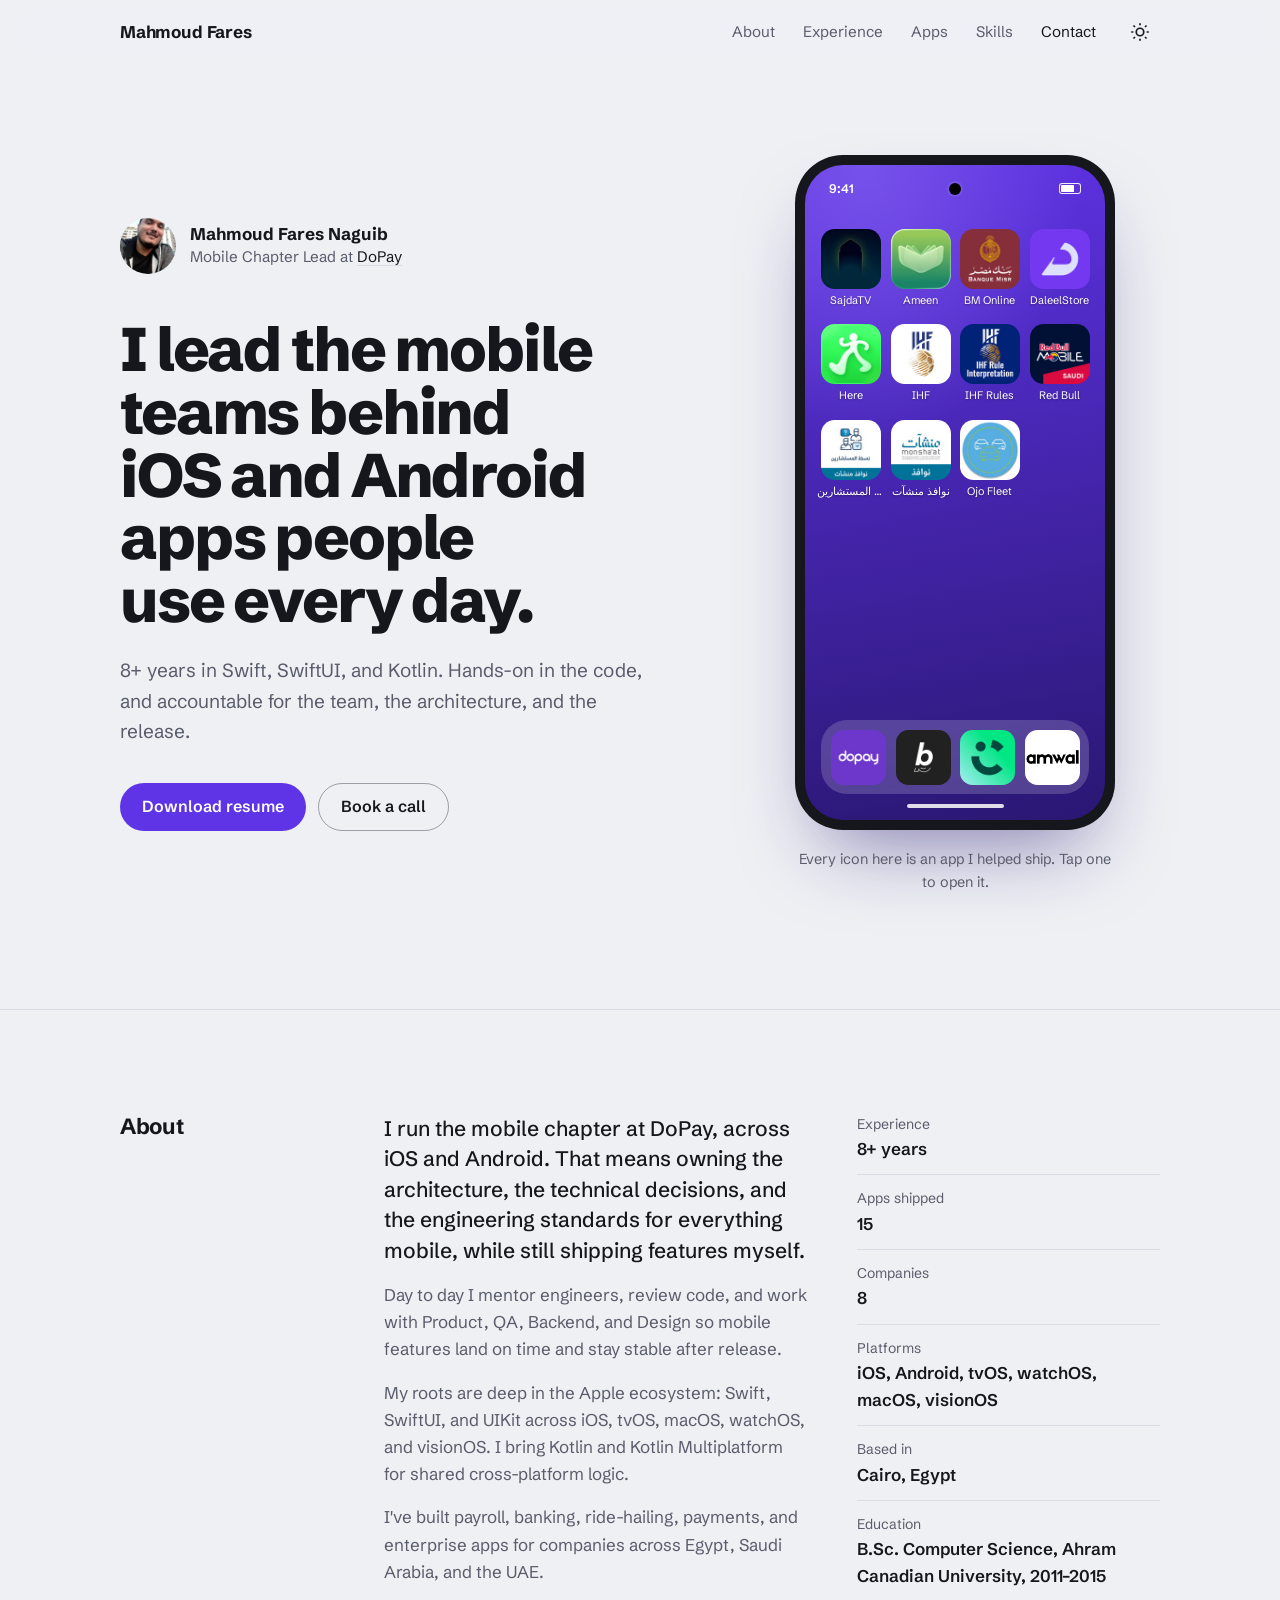
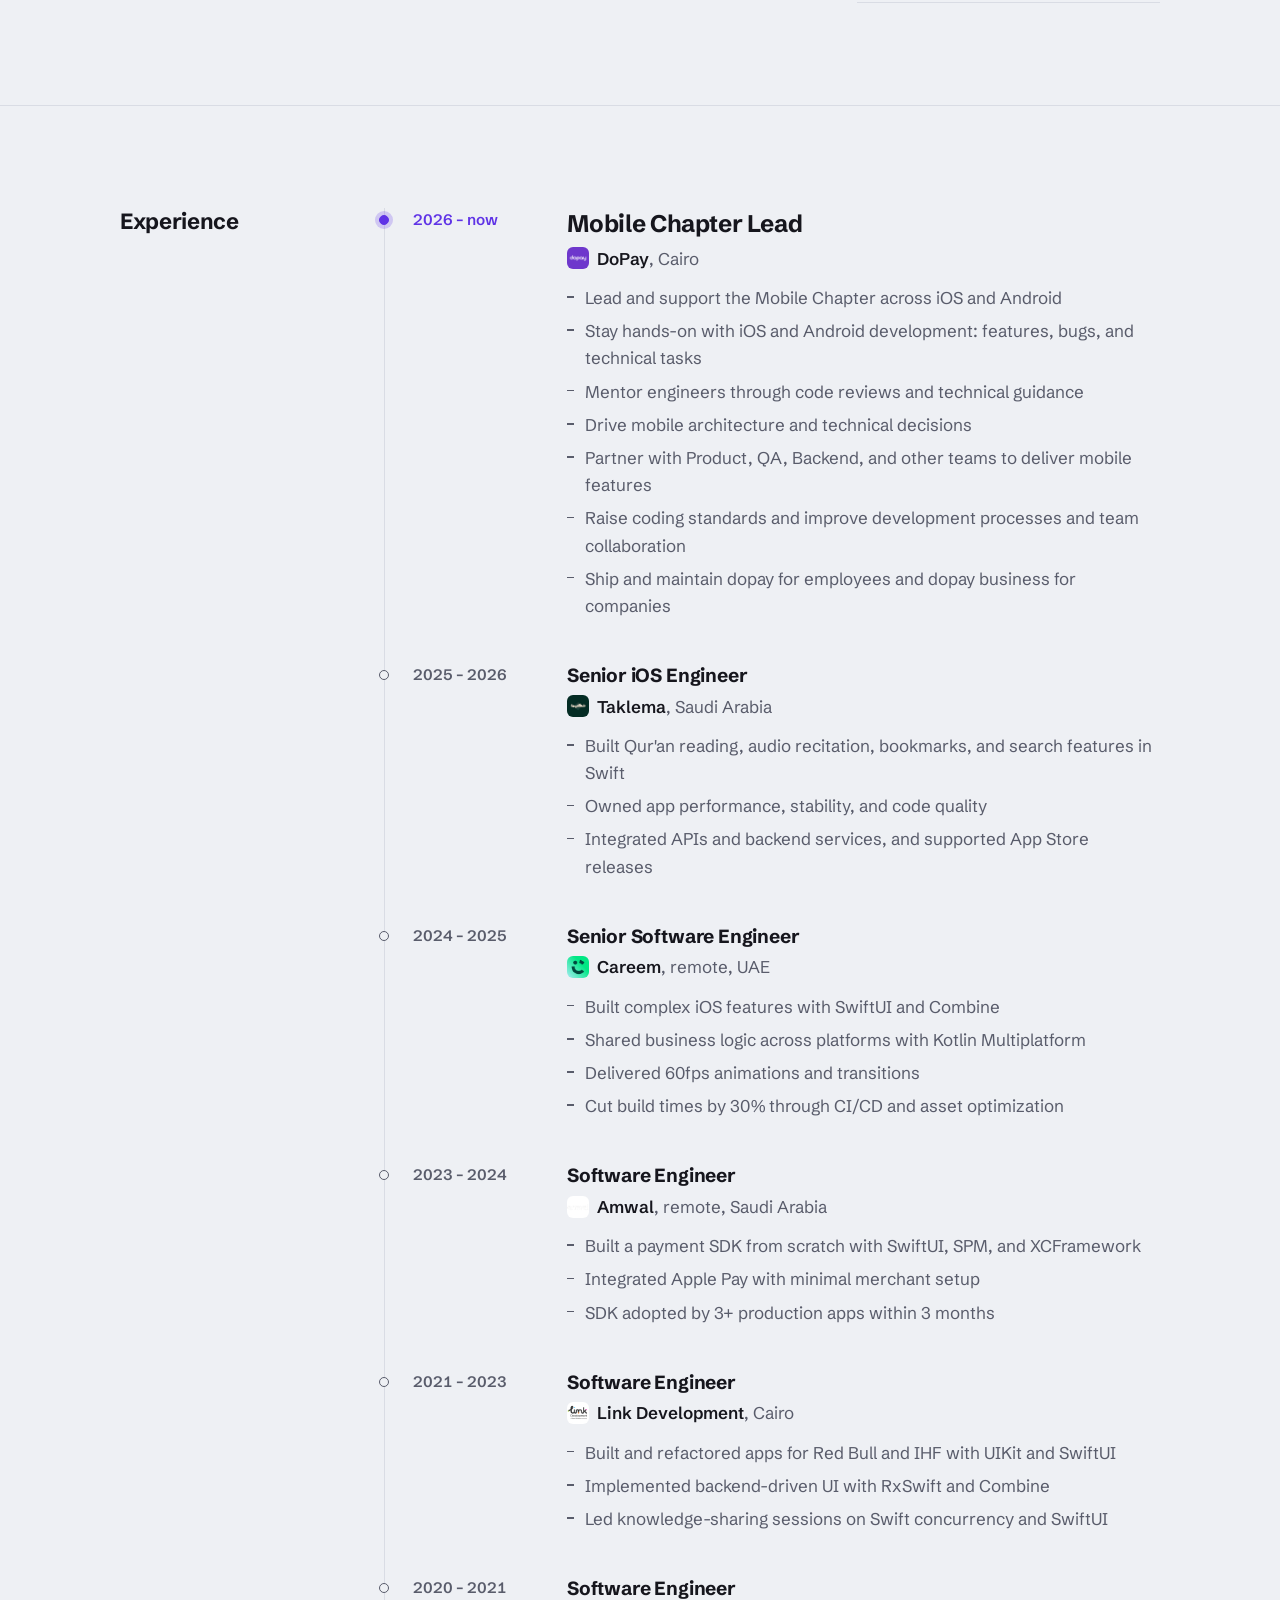
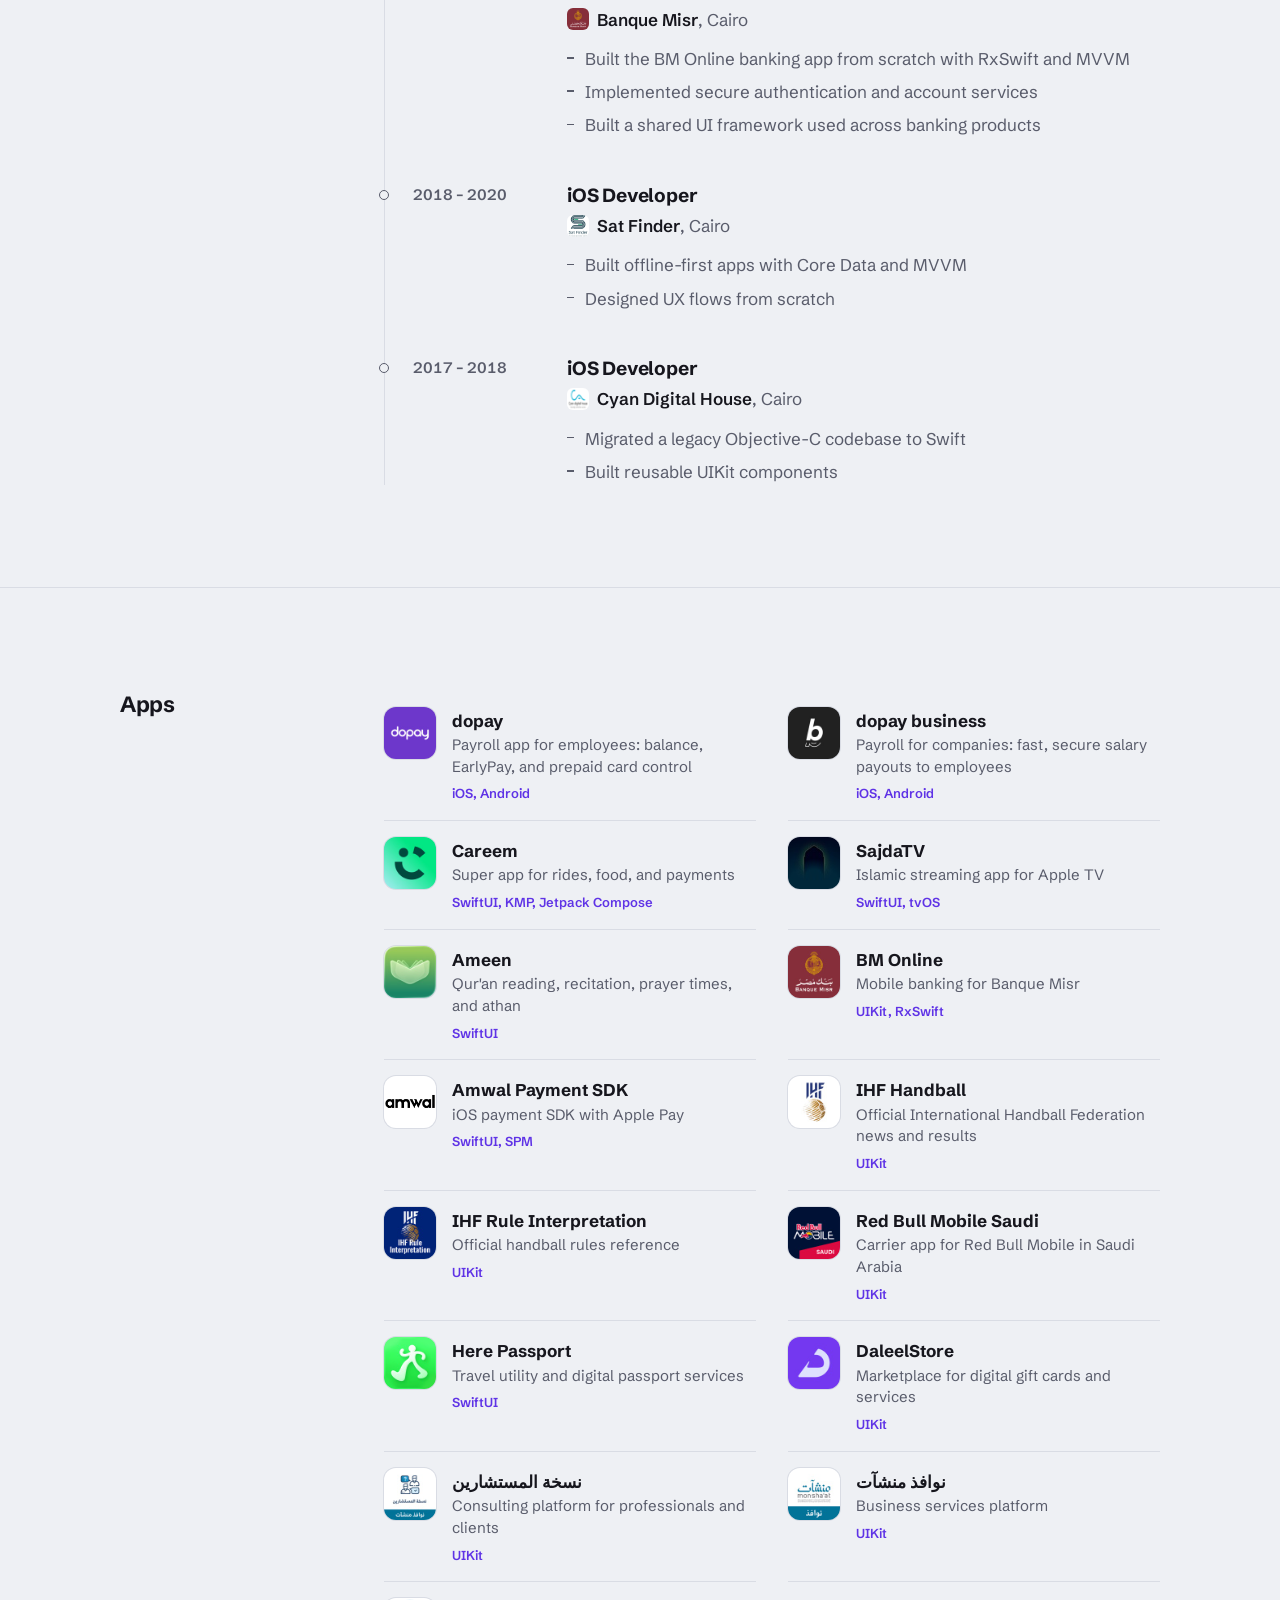
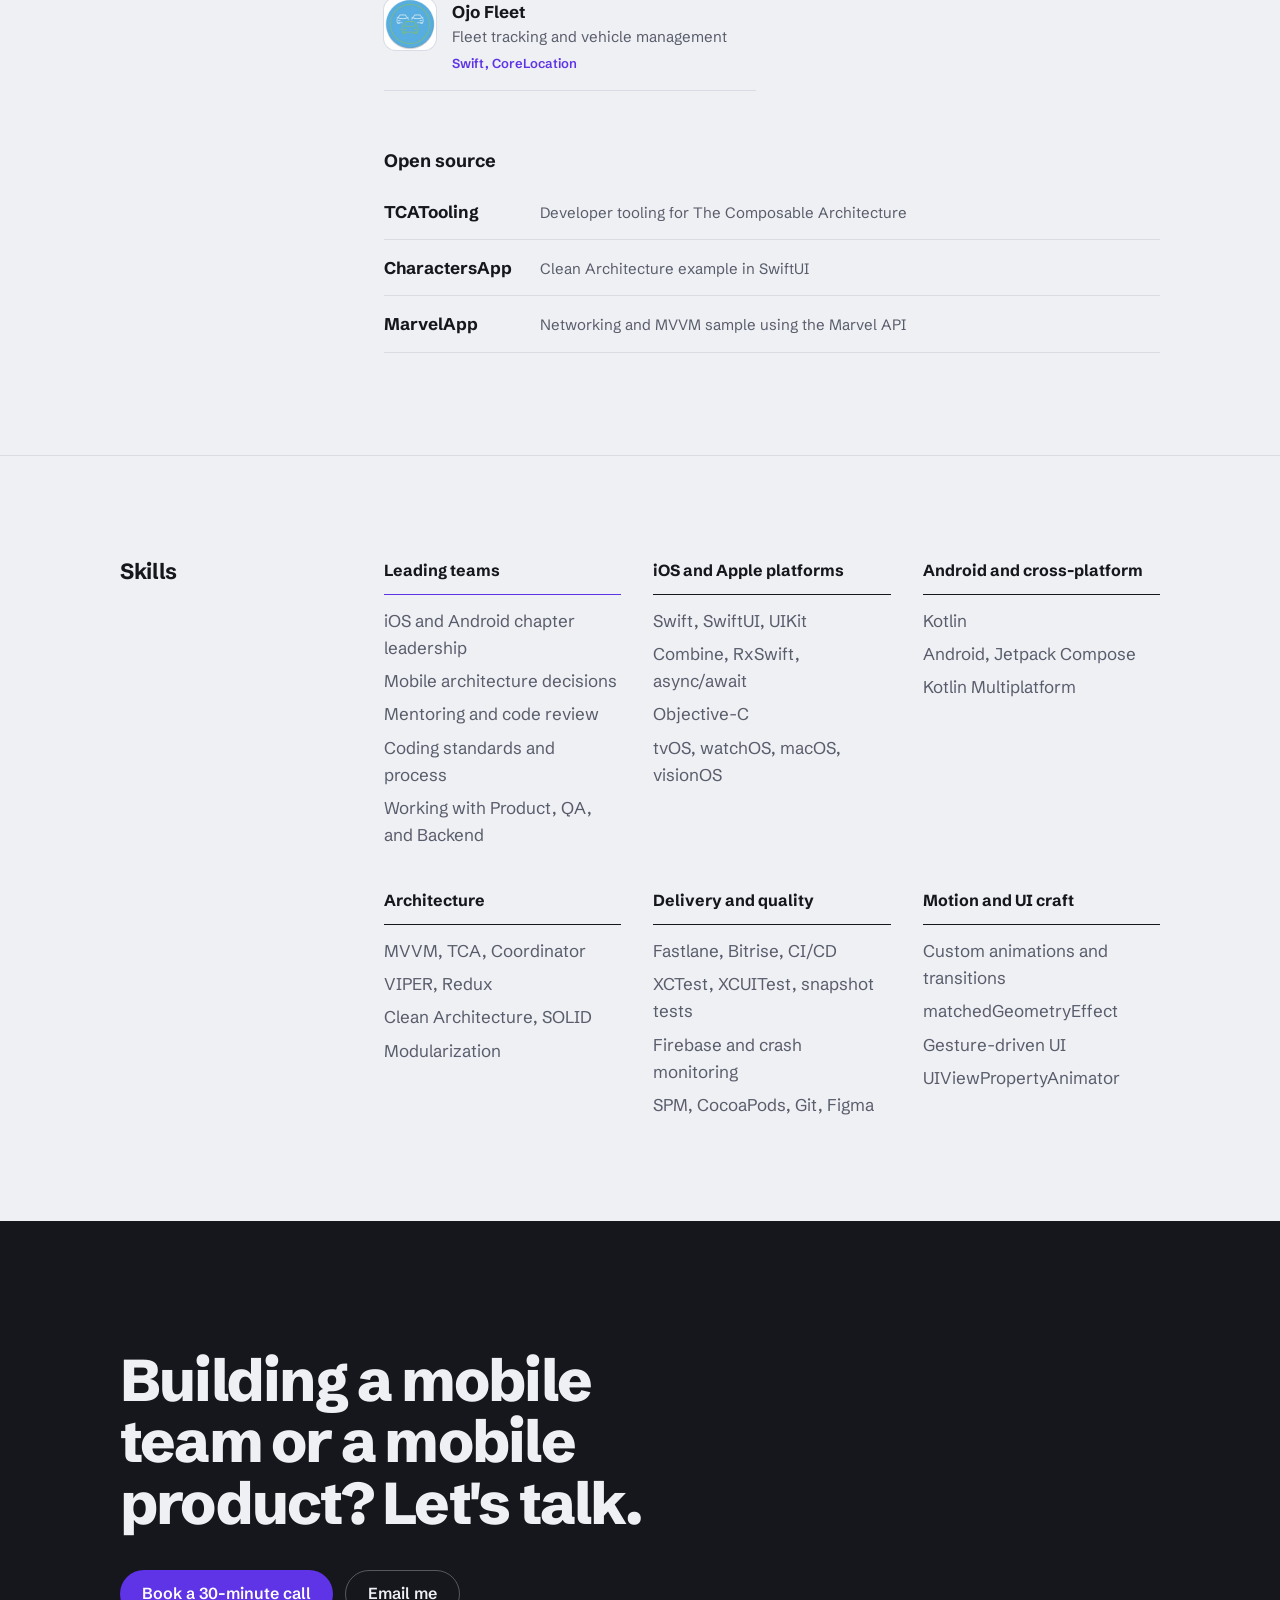
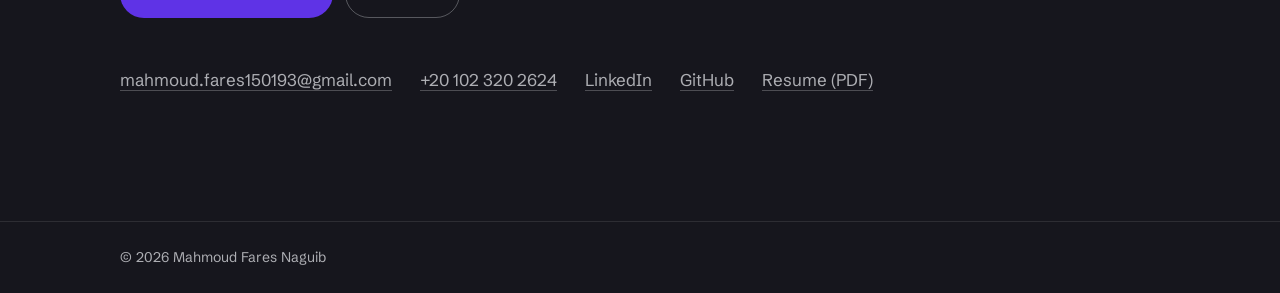
==== commit abedf1a0: "Fix mobile layout of the hero app grid - Springboard and dock use minmax(0, 1fr) so long labels can " ====
--- a/index.html
+++ b/index.html
@@ -20,7 +20,7 @@
       document.documentElement.setAttribute('data-theme', t);
     } catch (e) {}
   </script>
-  <link rel="stylesheet" href="style.css?v=4.2">
+  <link rel="stylesheet" href="style.css?v=4.4">
   <title>Mahmoud Fares Naguib - Mobile Chapter Lead</title>
 </head>
 <body>
@@ -434,6 +434,6 @@
     </div>
   </footer>
 
-  <script src="script.js?v=4.2"></script>
+  <script src="script.js?v=4.4"></script>
 </body>
 </html>
--- a/style.css
+++ b/style.css
@@ -144,7 +144,7 @@
 .nav__link:hover, .nav__link.is-active { color: var(--ink); }
 .nav__actions { display: flex; gap: 4px; }
 
-.nav__menu-btn { display: none; flex-direction: column; gap: 6px; }
+.nav__menu-btn { display: none; flex-direction: column; align-items: center; justify-content: center; gap: 6px; }
 .nav__menu-btn span {
   display: block;
   width: 18px;
@@ -251,12 +251,16 @@
 
 .springboard {
   display: grid;
-  grid-template-columns: repeat(4, 1fr);
+  /* minmax(0, …): long labels must not widen a column; all 4 stay equal. */
+  grid-template-columns: repeat(4, minmax(0, 1fr));
   gap: 18px 10px;
   margin-top: 30px;
 }
 
+.springboard li, .dock li { min-width: 0; }
+
 .springboard a, .dock a {
+  min-width: 0;
   display: flex;
   flex-direction: column;
   align-items: center;
@@ -271,10 +275,15 @@
   background: #fff;
   transition: transform .25s var(--ease);
 }
-.springboard a:hover img, .dock a:hover img { transform: scale(1.08); }
+/* Hover only on real pointers: on touch, :hover sticks after a tap. */
+@media (hover: hover) {
+  .springboard a:hover img, .dock a:hover img { transform: scale(1.08); }
+}
 .springboard a:active img, .dock a:active img { transform: scale(.94); }
 .springboard span {
-  max-width: 100%;
+  display: block;
+  width: calc(100% + 8px); /* labels may use the column gap, like iOS */
+  margin-inline: -4px;
   font-size: .68rem;
   line-height: 1.2;
   text-align: center;
@@ -286,7 +295,7 @@
 
 .dock {
   display: grid;
-  grid-template-columns: repeat(4, 1fr);
+  grid-template-columns: repeat(4, minmax(0, 1fr));
   gap: 10px;
   margin-top: auto;
   padding: 10px;
@@ -530,6 +539,8 @@
 @media (max-width: 480px) {
   .skills { grid-template-columns: 1fr; }
   .hero__cta .btn, .contact__cta .btn { flex: 1 1 100%; }
+  .device { width: min(264px, 74vw); }
+  .springboard { gap: 14px 8px; margin-top: 24px; }
 }
 
 @media (prefers-reduced-motion: reduce) {
